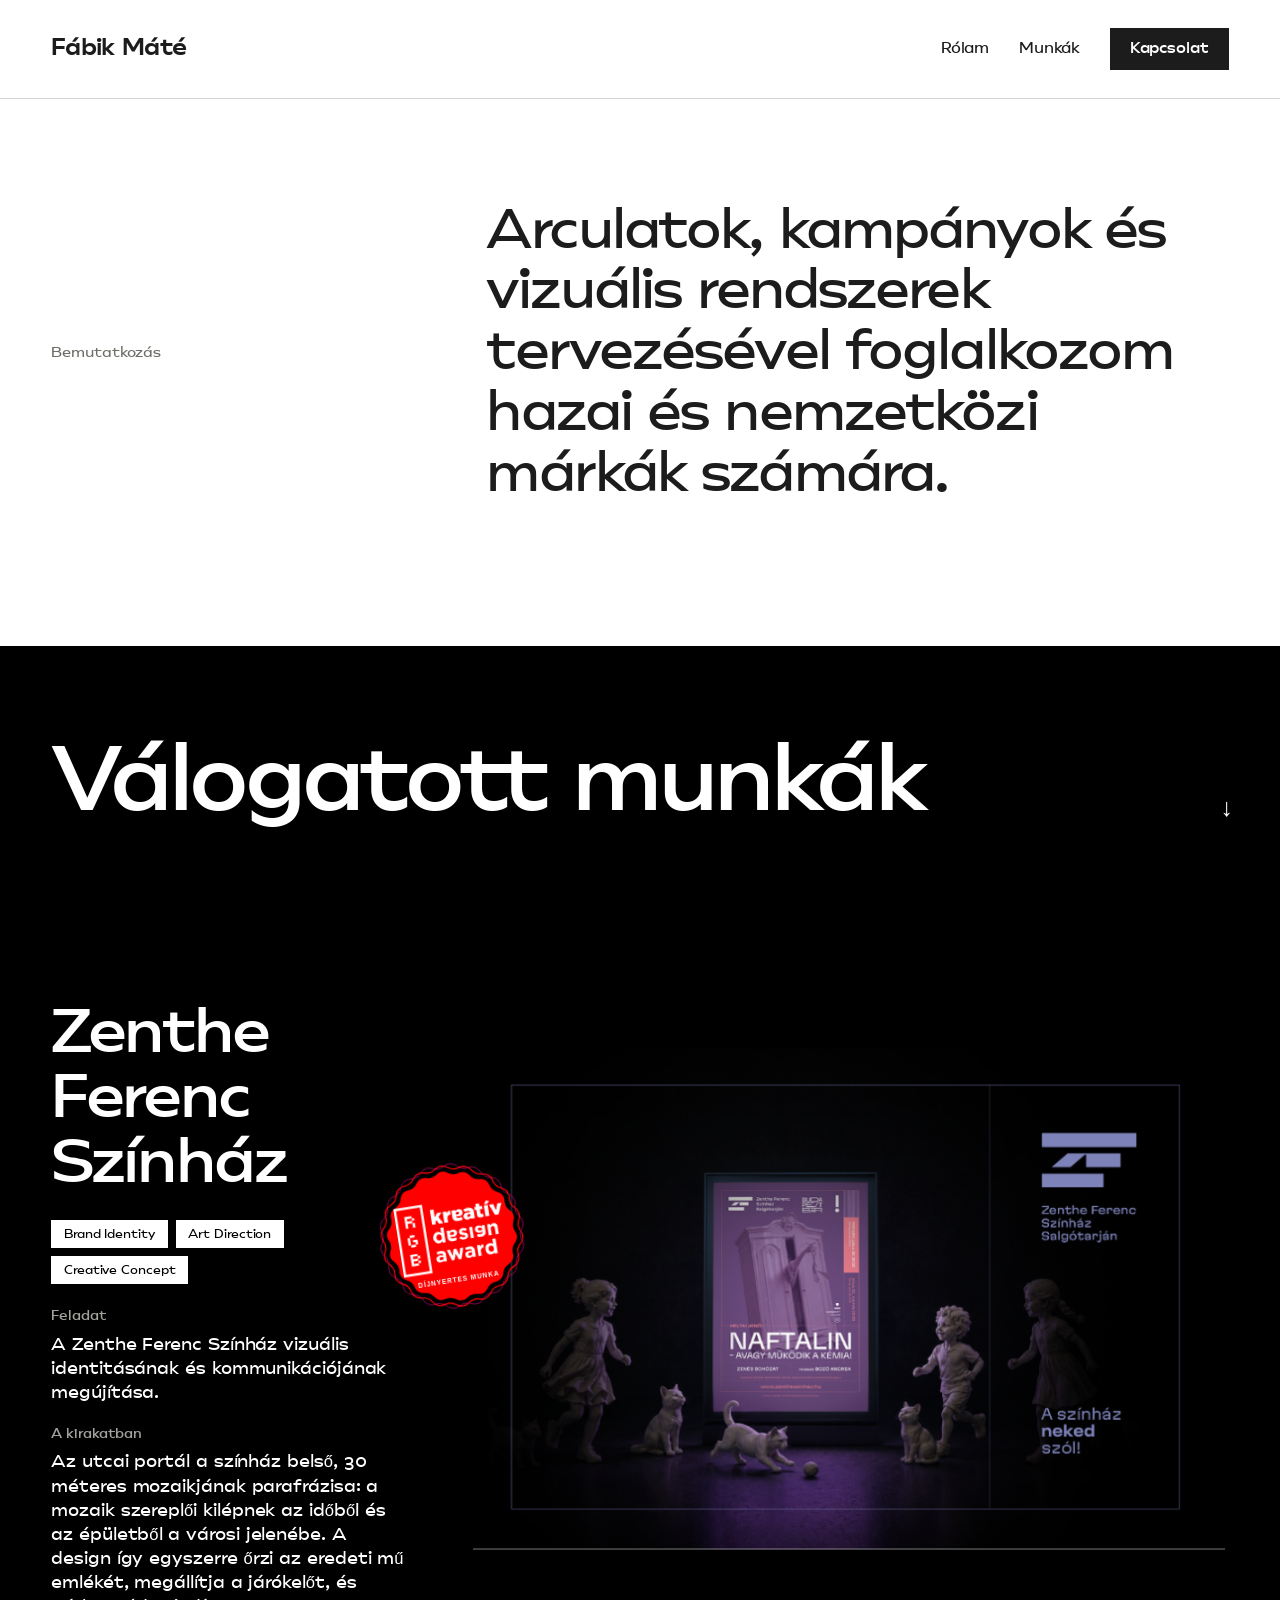
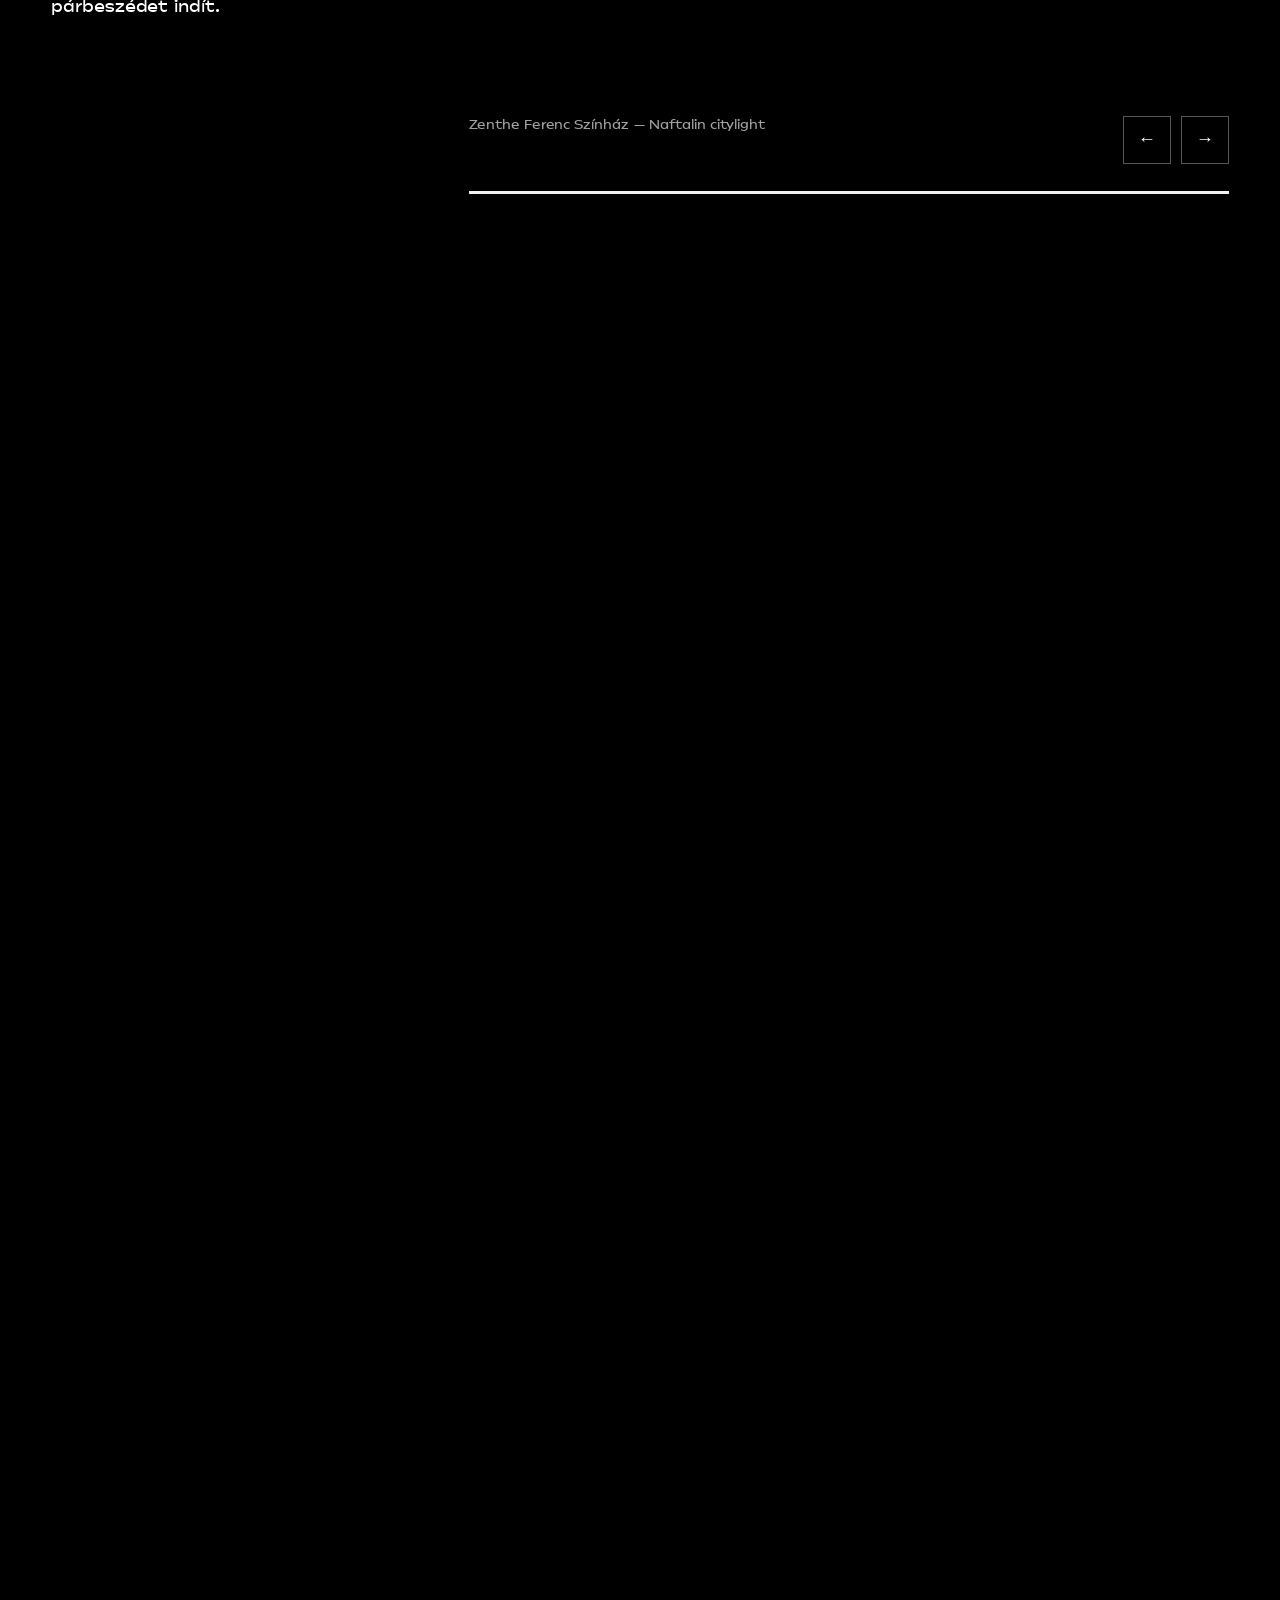
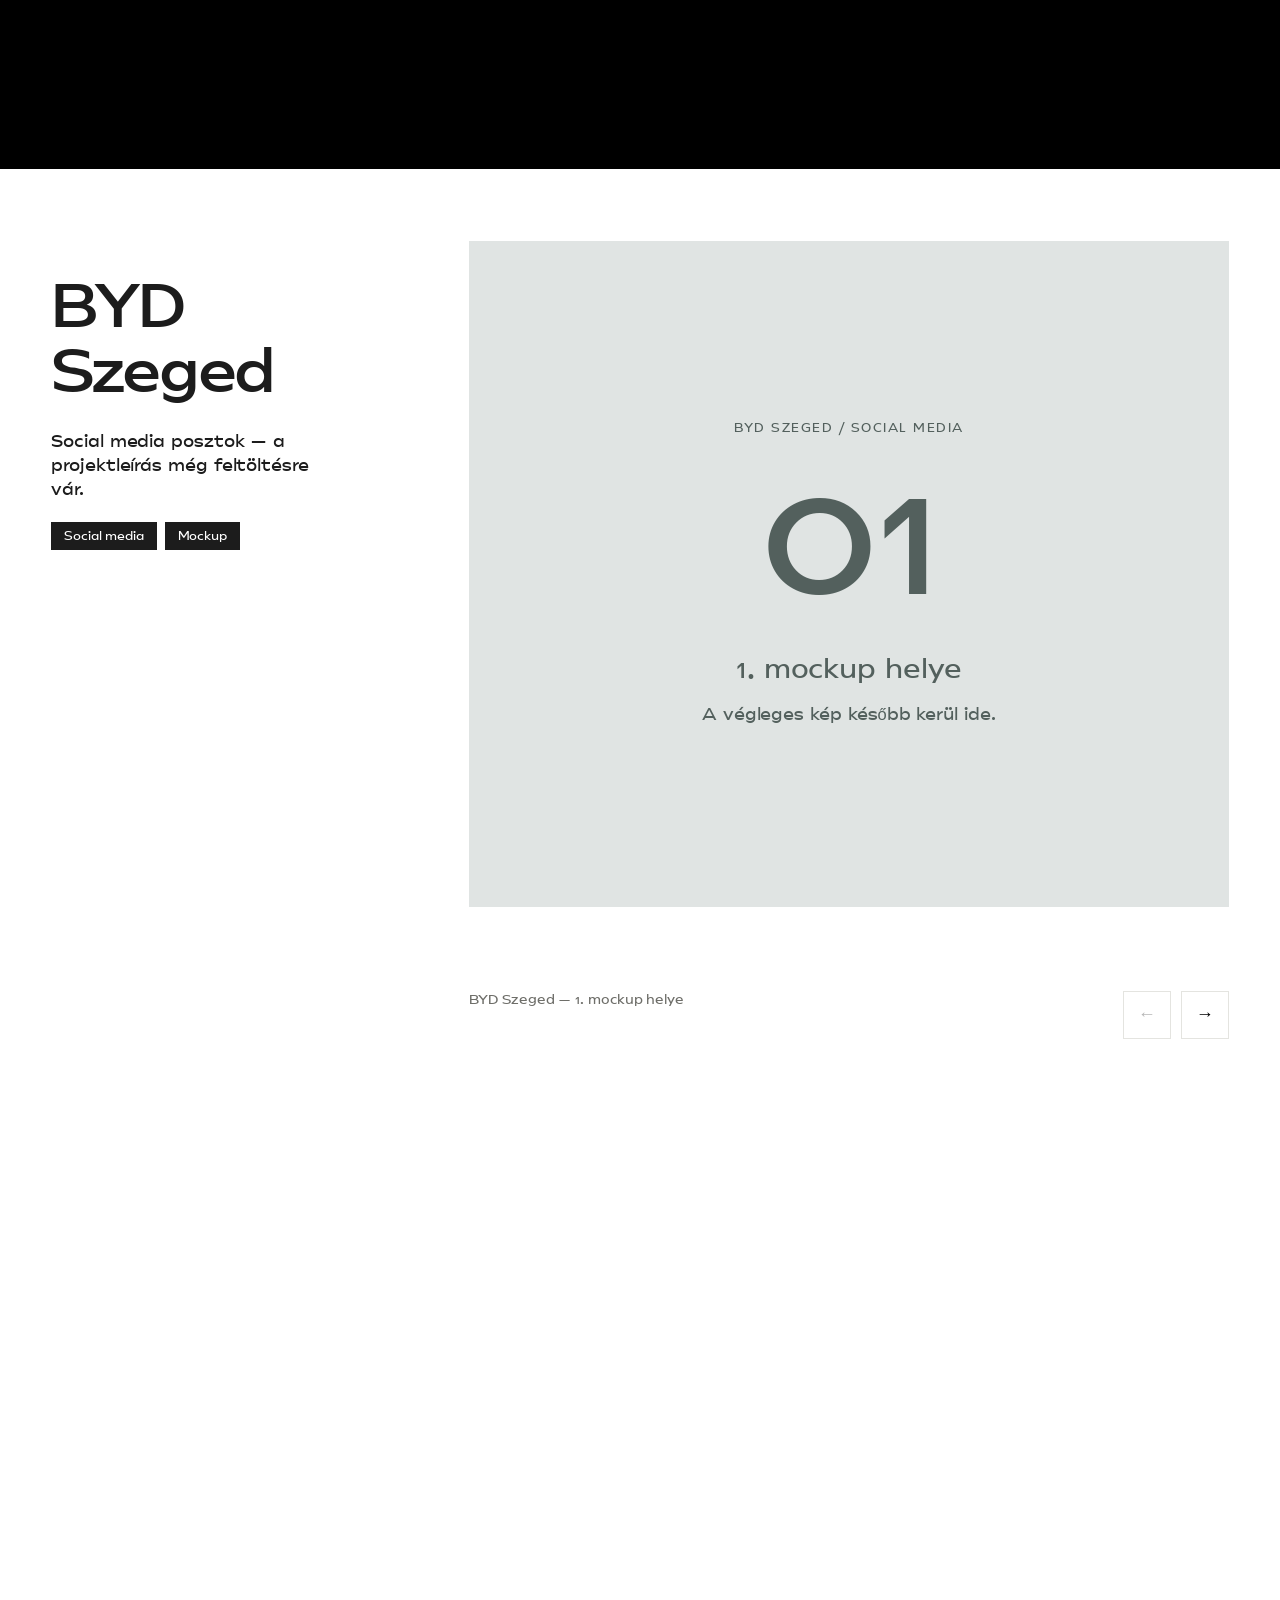
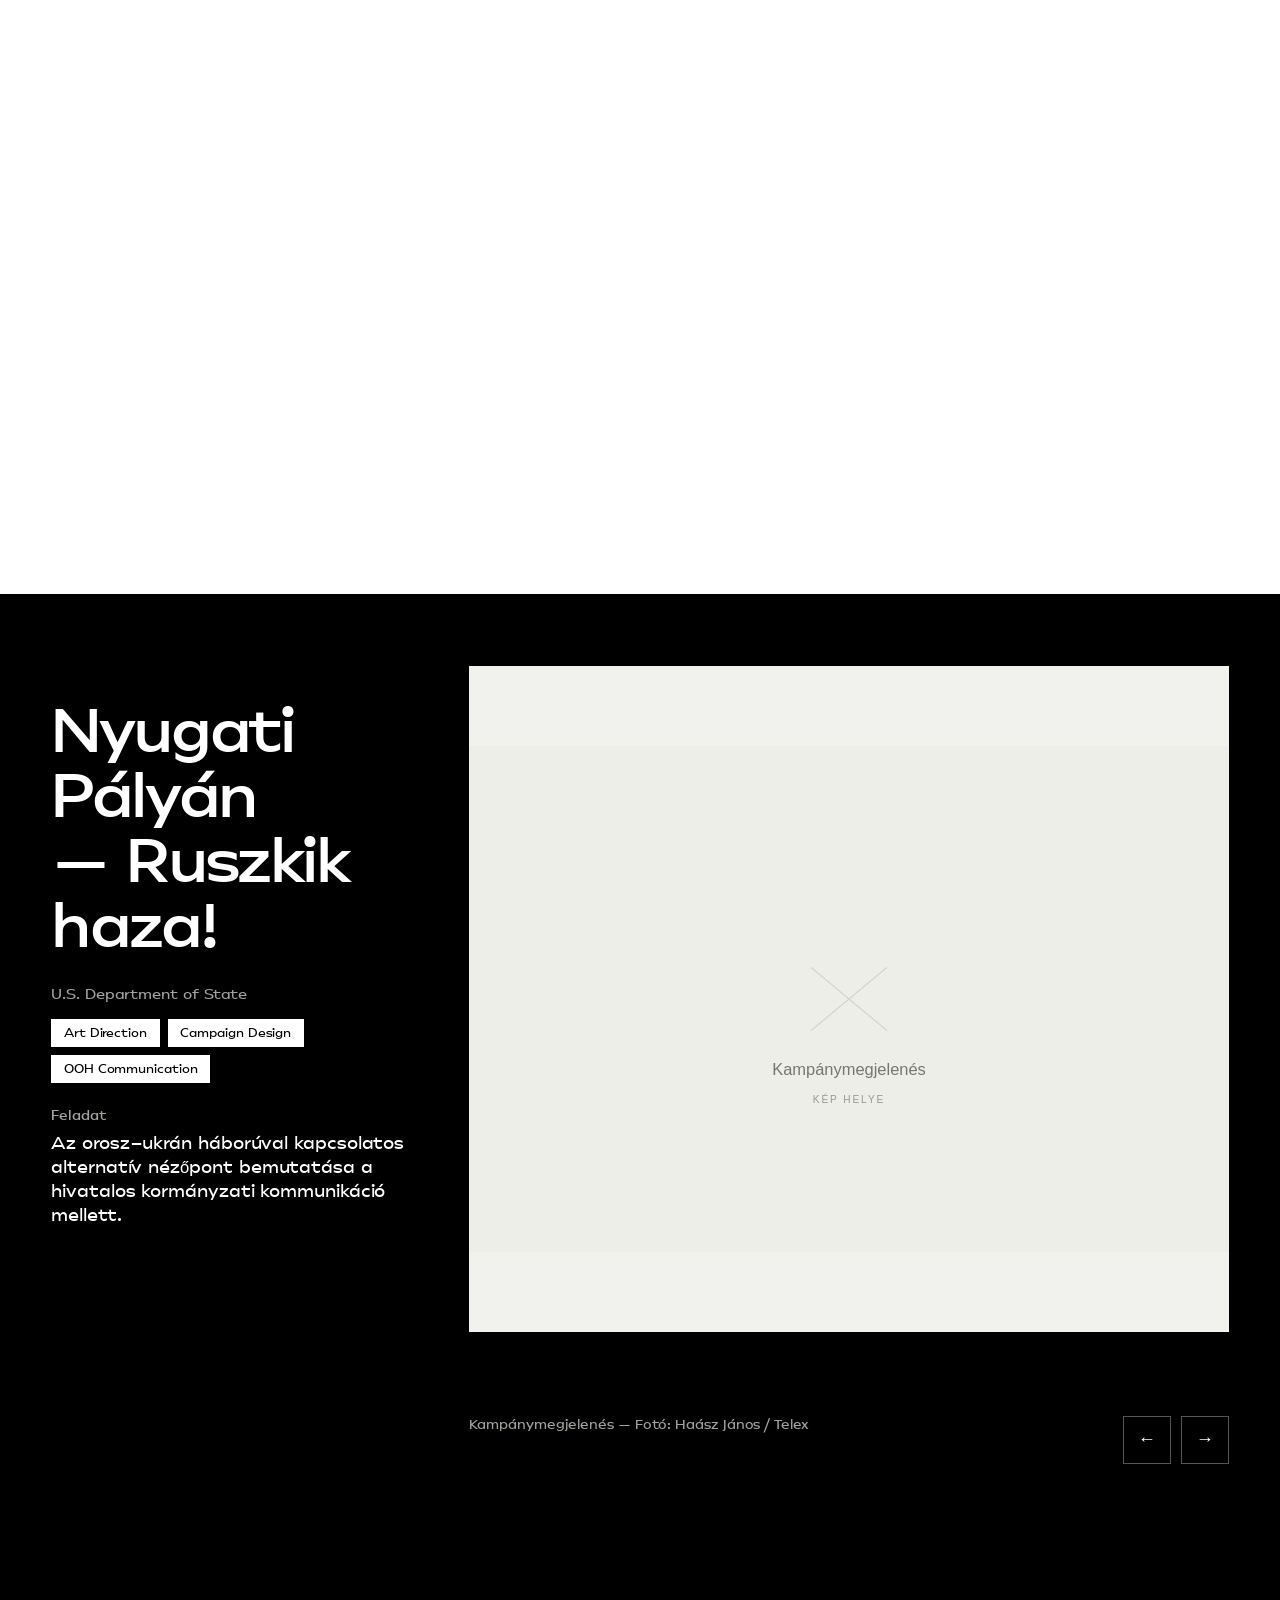
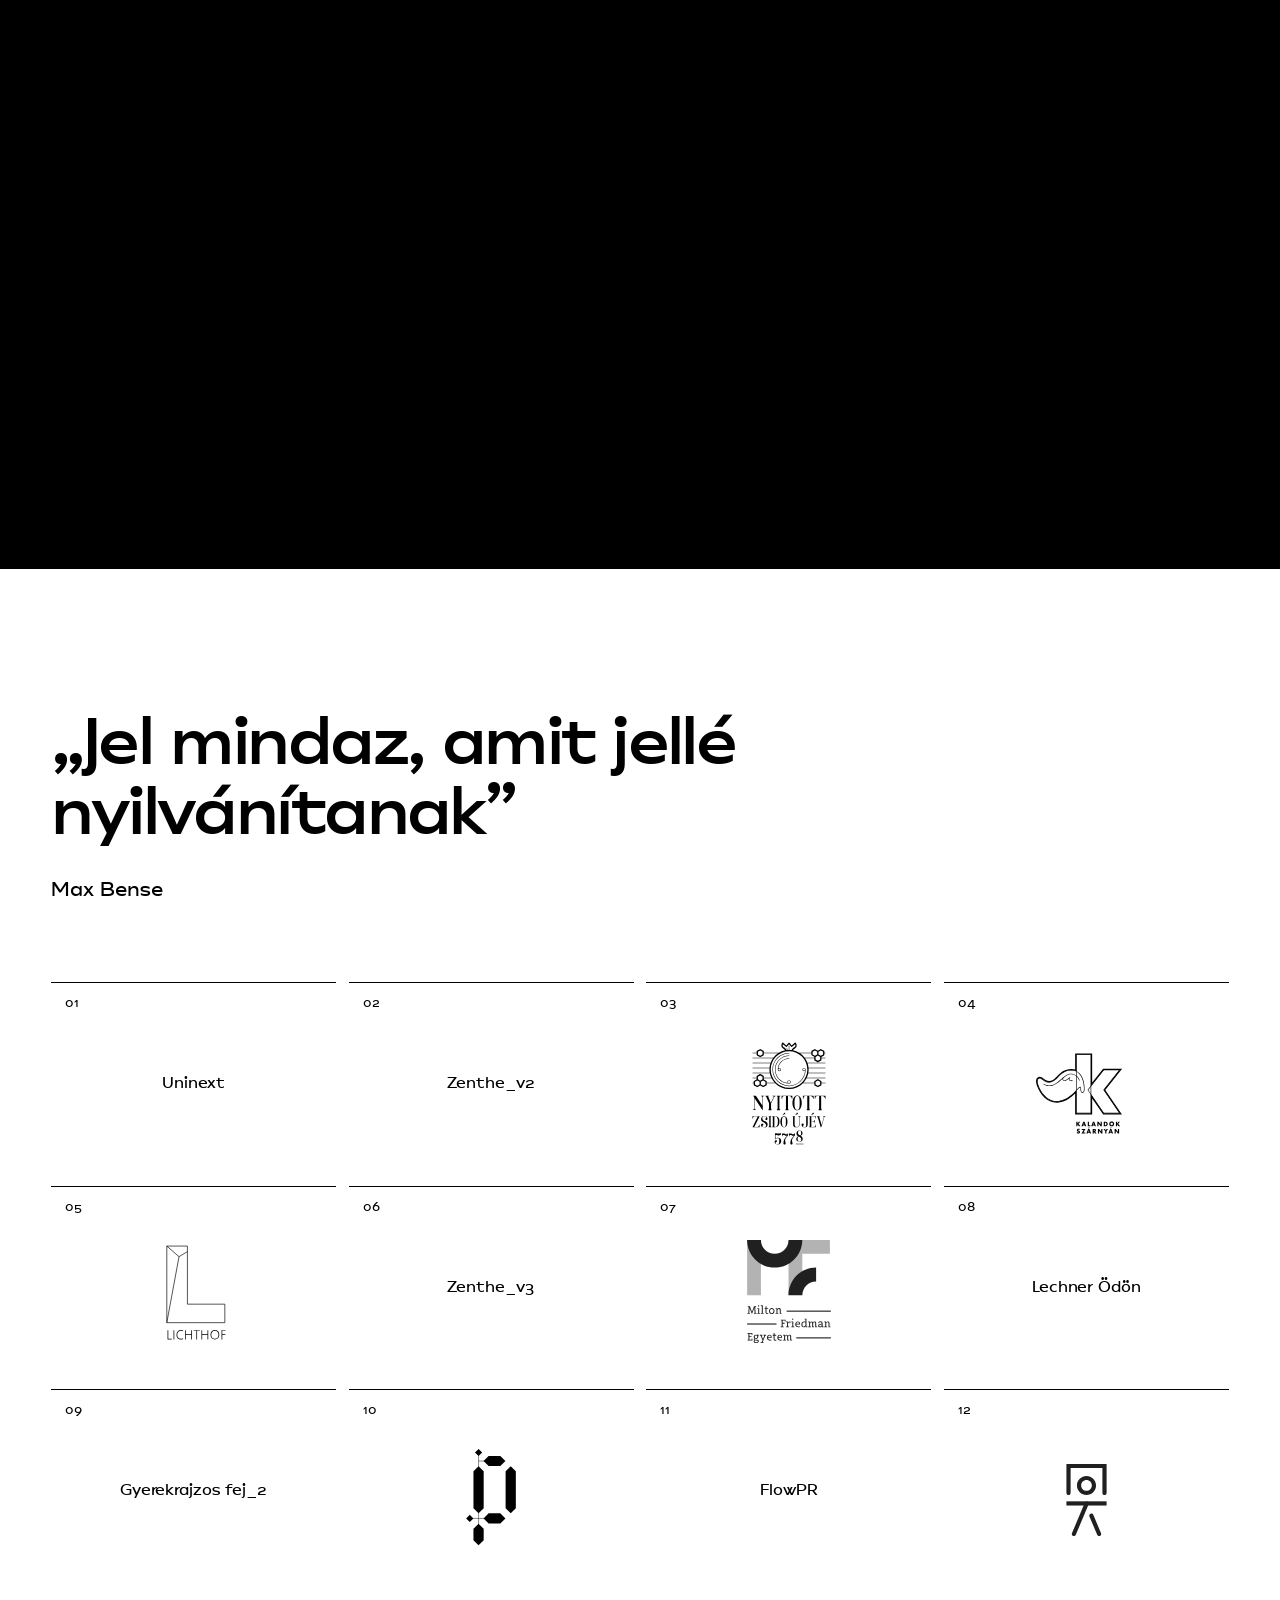
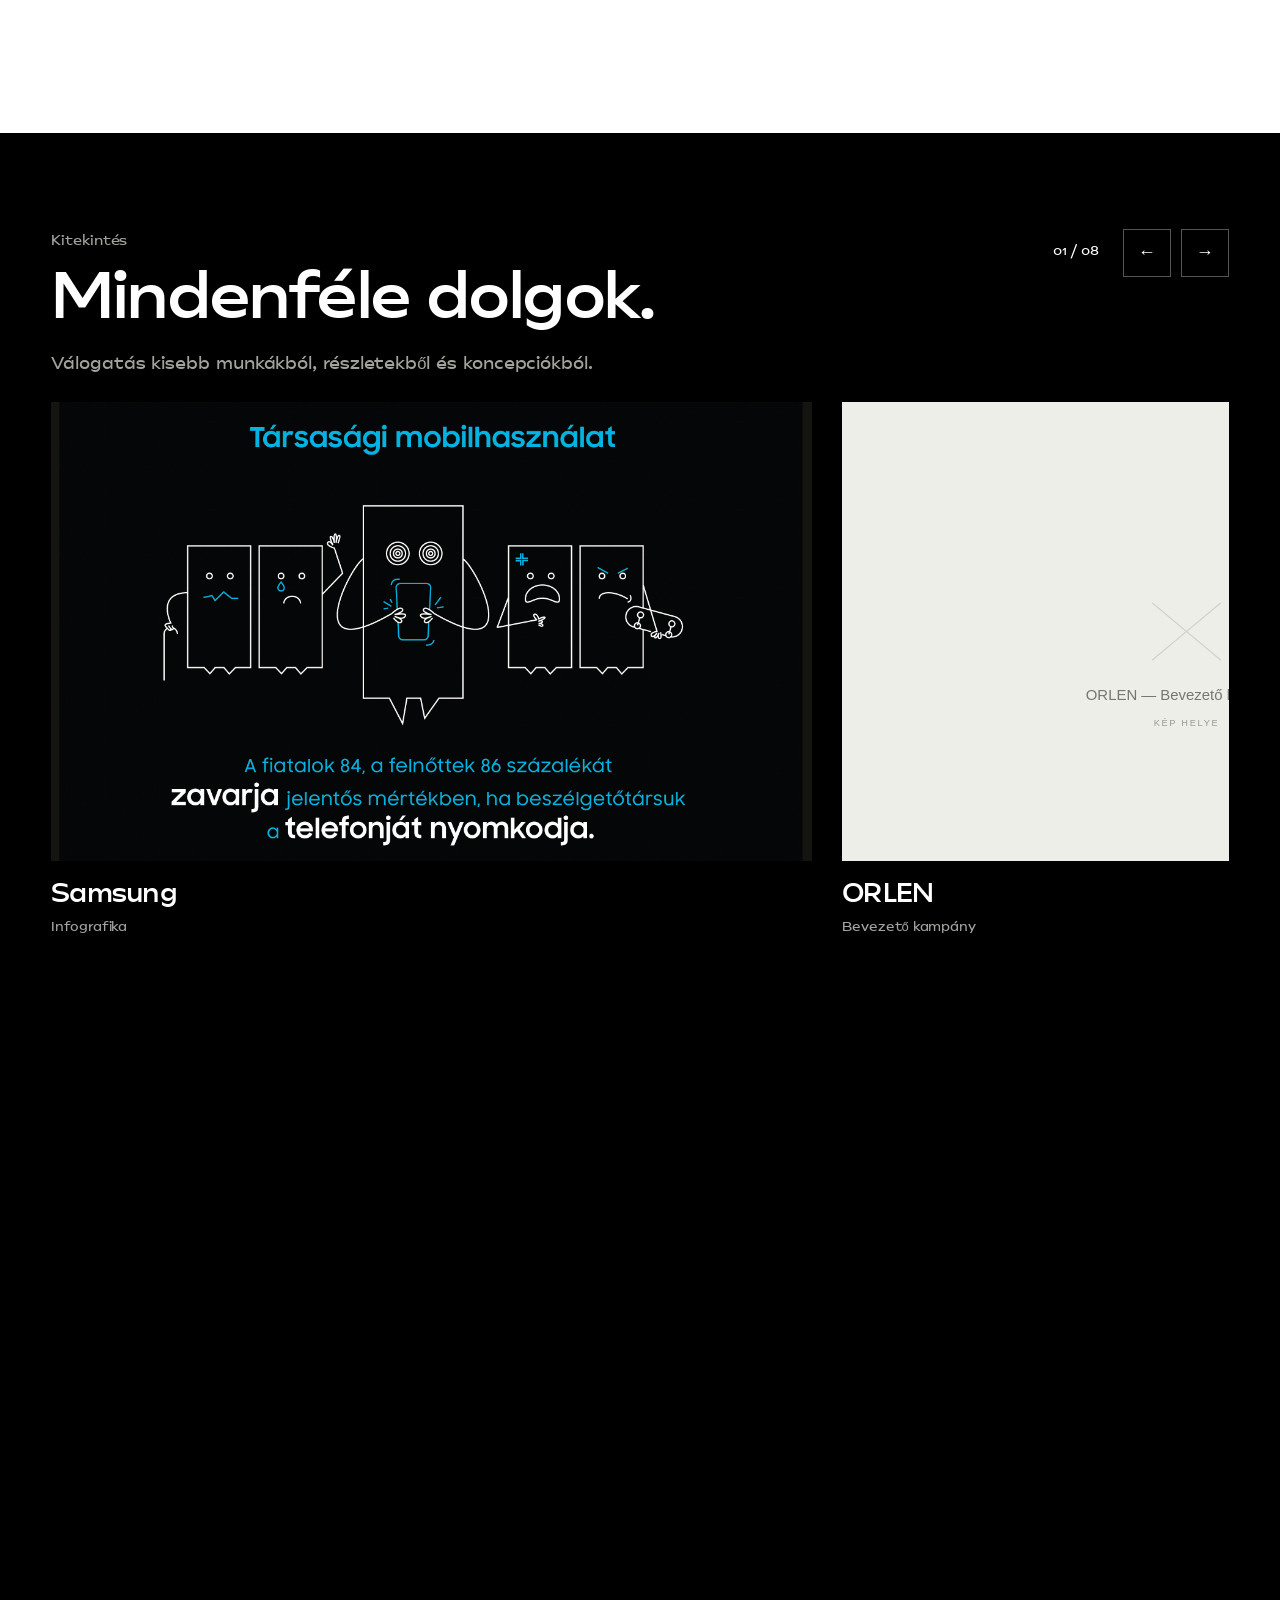
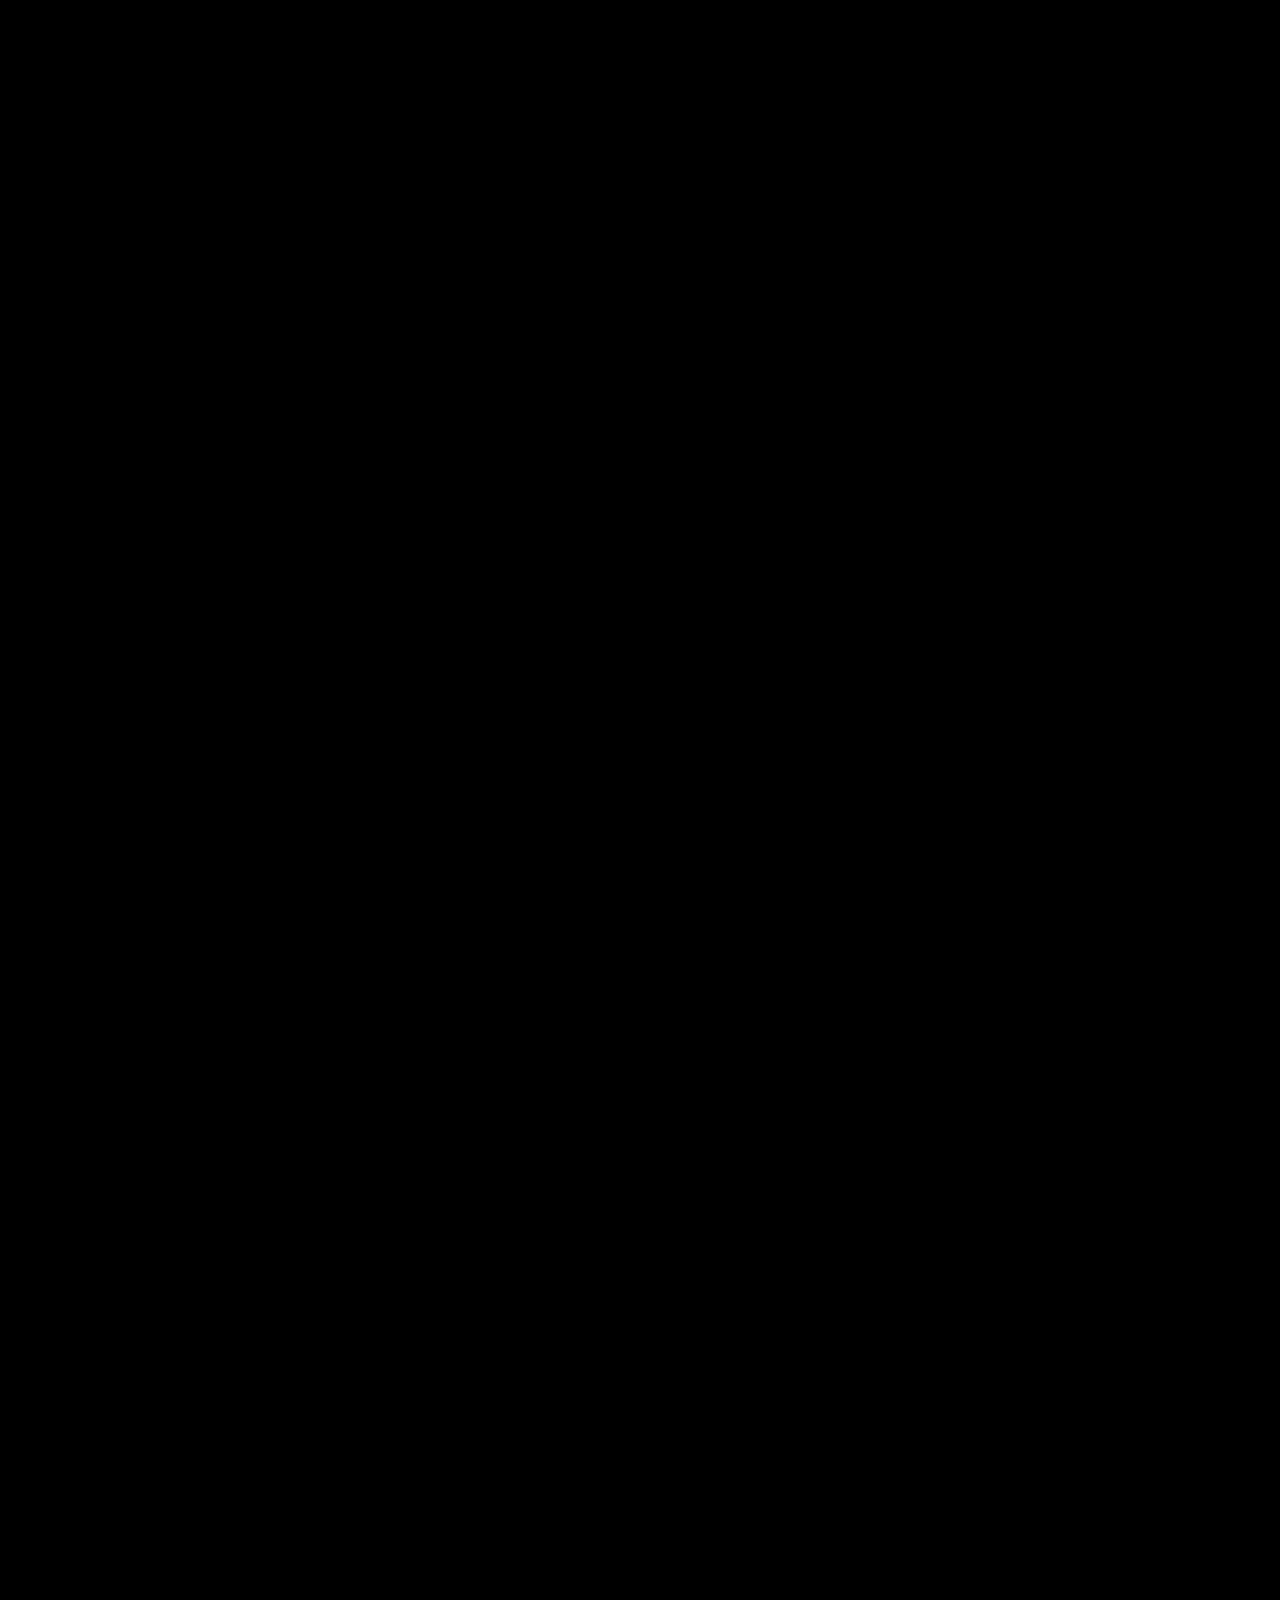
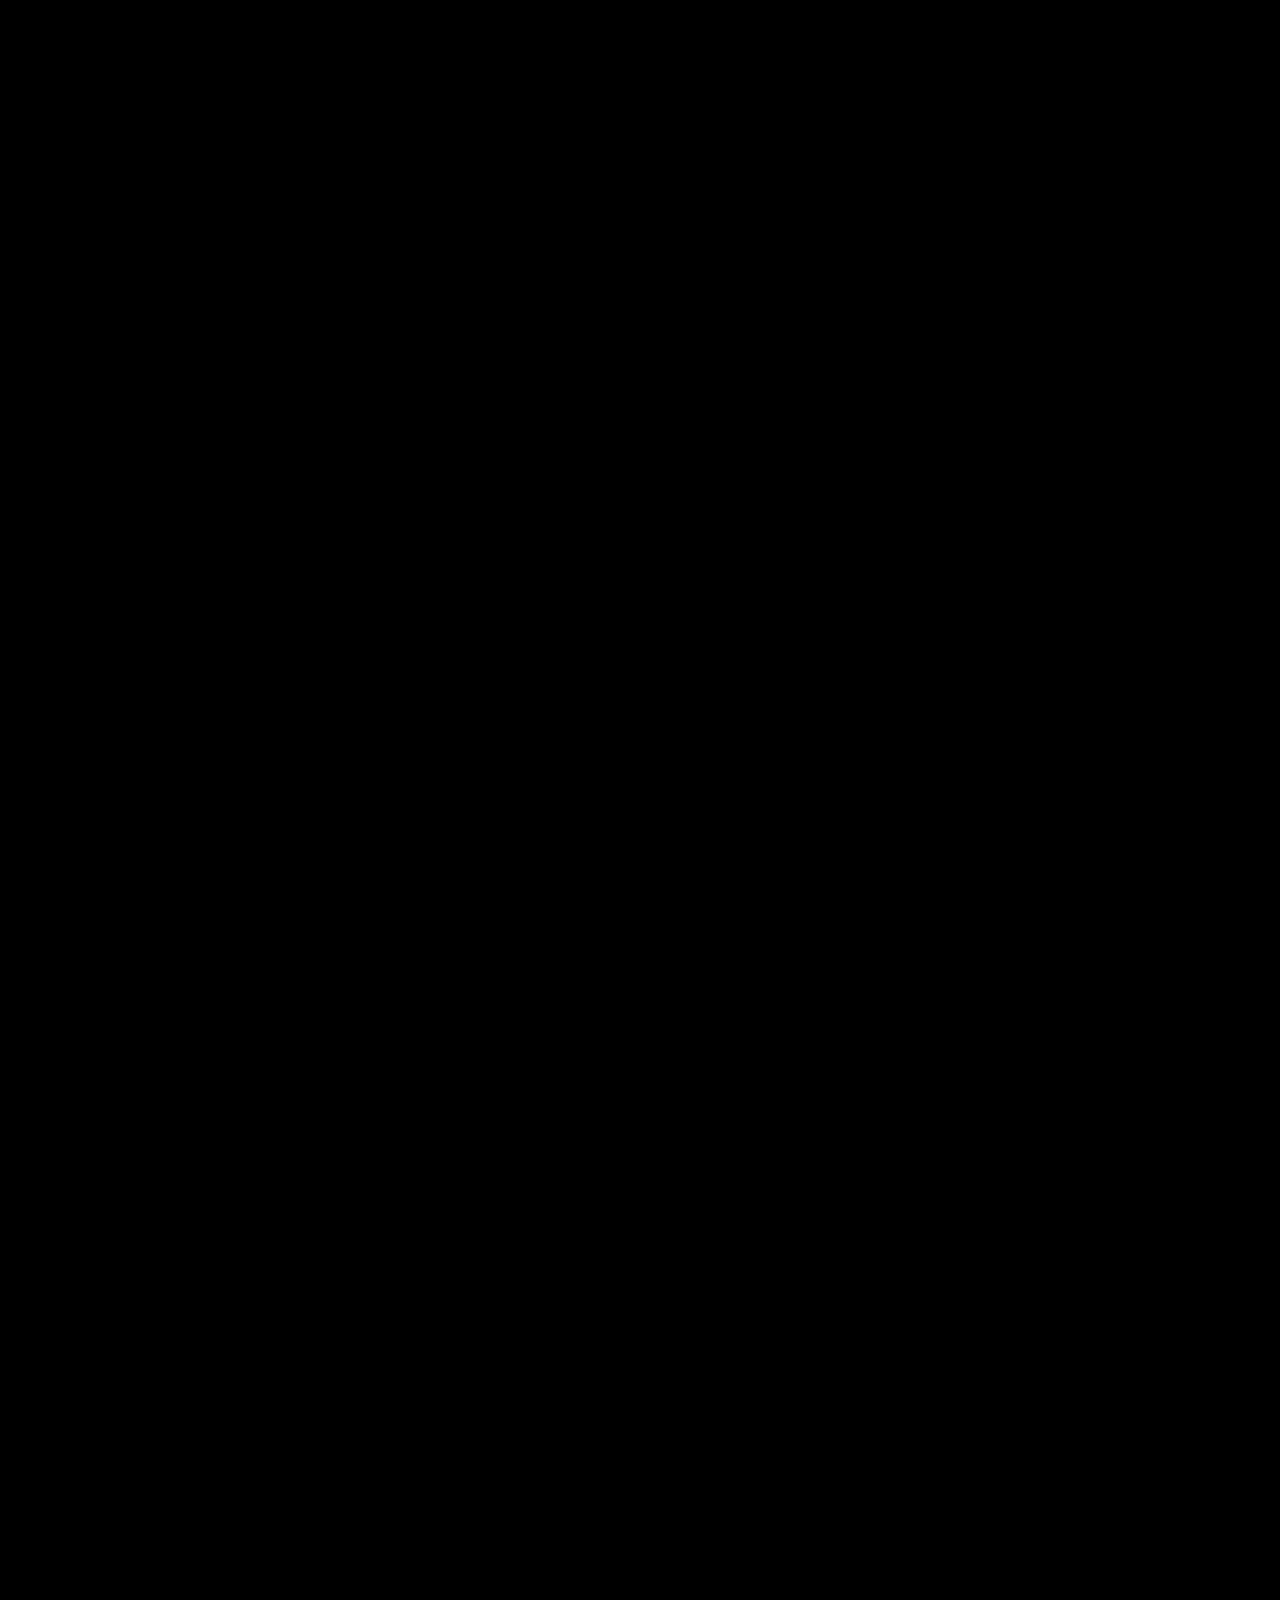
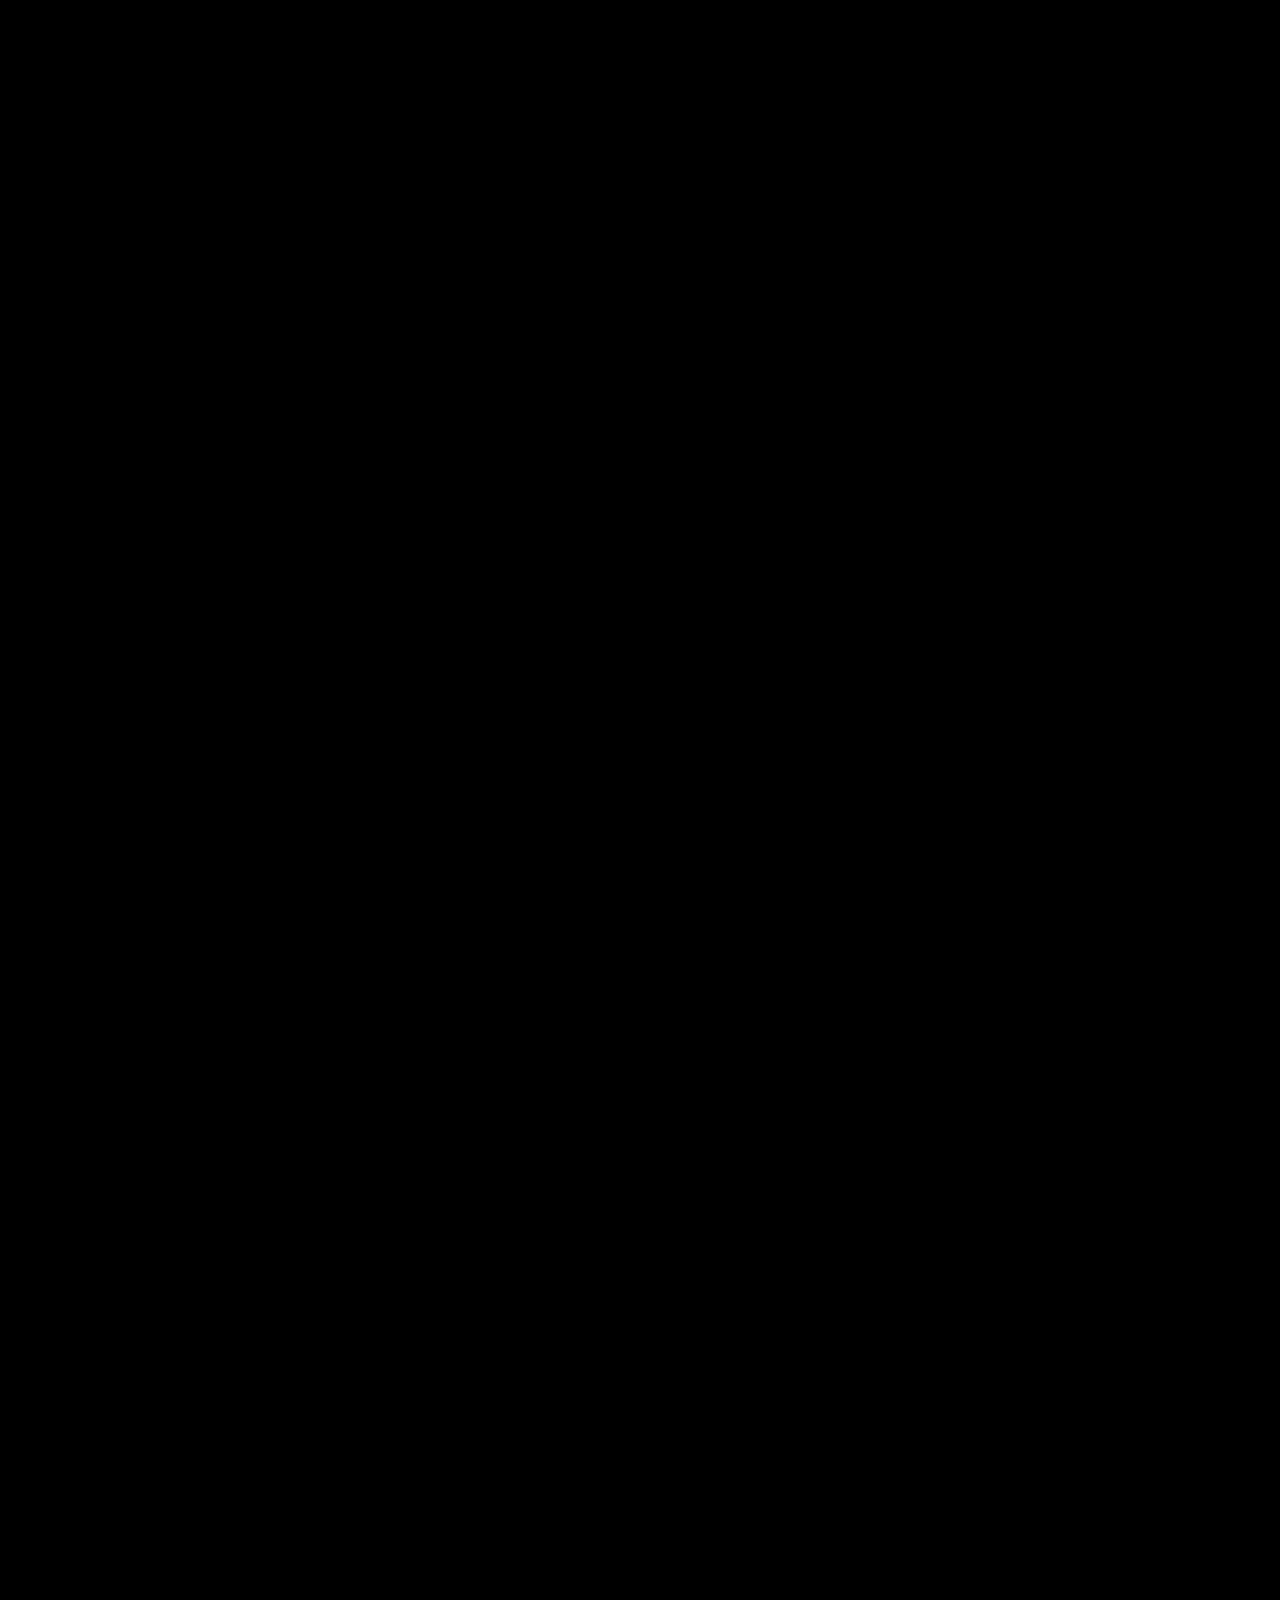
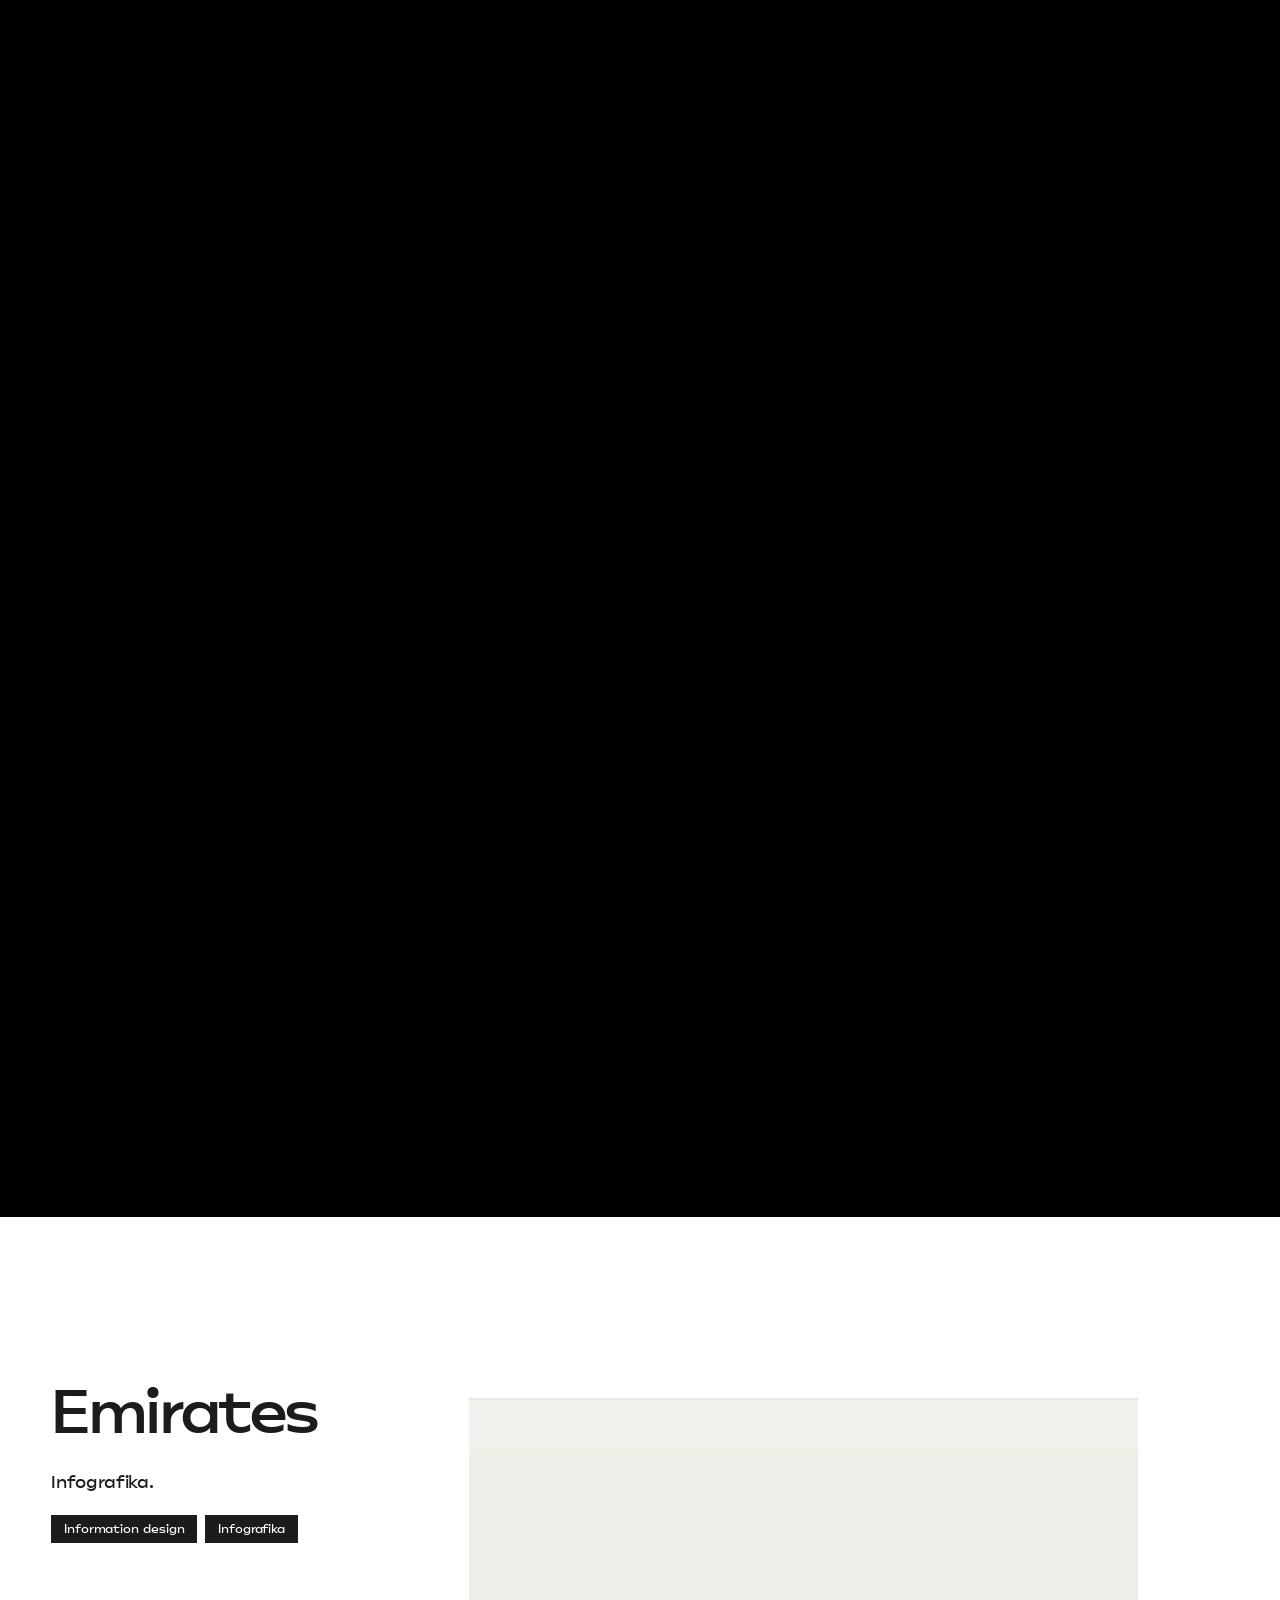
==== public/index.html @ b6dcae7c "Prepare v60 portfolio for Vercel hosting" ====
<!doctype html><html lang="hu" class="no-js"><head><meta charset="utf-8"><meta name="viewport" content="width=device-width, initial-scale=1"><title>Fábik Máté — Art director portfólió</title>











<link rel="stylesheet" href="styles.css"><meta name="robots" content="noindex,nofollow"></head><body><header class="nav wrap"><a href="#top" class="name">Fábik Máté</a><nav class="nav-links" aria-label="Fő navigáció"><a href="#intro"><span class="roll"><span data-t="Rólam">Rólam</span></span></a><a href="#work"><span class="roll"><span data-t="Munkák">Munkák</span></span></a><a class="nav-cta" href="#contact"><span class="roll"><span data-t="Kapcsolat">Kapcsolat</span></span></a></nav></header><main id="top"><div class="wrap"><section class="intro" id="intro"><span class="eyebrow">Bemutatkozás</span><div><p>Arculatok, kampányok és vizuális rendszerek tervezésével foglalkozom hazai és nemzetközi márkák számára.</p></div></section><div class="themed dark"><h2 class="work-title" id="work">Válogatott munkák <span>↓</span></h2><section class="project stacked-project" id="project-1" style="--steps:4" aria-labelledby="title-1"><div class="project-stage"><div class="project-info"><h2 id="title-1">Zenthe Ferenc<br>Színház</h2><div class="tags"><span>Brand Identity</span><span>Art Direction</span><span>Creative Concept</span></div><div class="project-story"><div class="story-page" data-story="0"><h3>Feladat</h3><p>A Zenthe Ferenc Színház vizuális identitásának és kommunikációjának megújítása.</p><h3>A kirakatban</h3><p>Az utcai portál a színház belső, 30 méteres mozaikjának parafrázisa: a mozaik szereplői kilépnek az időből és az épületből a városi jelenébe. A design így egyszerre őrzi az eredeti mű emlékét, megállítja a járókelőt, és párbeszédet indít.</p></div><div class="story-page" data-story="1"><h3>Szlogen</h3><p>A saját ötletből született „A színház … szól!” kreatív platform rugalmasan bővíthető, és többféle kommunikációs üzenetre is könnyen adaptálható. Egységes keretet ad az évad és az egyes előadások kommunikációjának, miközben a színházat sokféle nézői élmény közös otthonaként pozícionálja.</p></div><div class="story-page" data-story="2"><h3>A rendszer</h3><p>A keretezés és a tipográfia stabil rendet eredményez, miközben a 3D-s, szoborszerű képi elemek fejezik ki az előadások drámáját, humorát, érzékiségét.</p><h3>Logó</h3><p>A logó a névadó monogramját a város brutalista hagyományaiból építkező jellé sűríti.</p></div><div class="story-page" data-story="3"><h3>Megvalósítás</h3><p>Logótervezés, arculati rendszer, évadkommunikáció, kiadványok, plakátok és nagy méretű megjelenések.</p><h3>Eredmény</h3><p>Következetes, több felületen is működő márkarendszer és kommunikációs platform.</p></div></div></div><div class="zenthe-award"><svg xmlns="http://www.w3.org/2000/svg" viewBox="0 0 240 240" role="img" aria-labelledby="award-title"><title id="award-title">RGB RED — kreatív.hu — Díjnyertes munka</title>

<image class="badge-inner" x="-10" y="-10" width="260" height="260" href="assets/eebf6dcefcfb0331.svg"/><image class="badge-outer" x="-10" y="-10" width="260" height="260" href="assets/8e0b26b0750b0427.svg"/>
<image x="37" y="65" width="166" height="107" preserveAspectRatio="xMidYMid meet" href="assets/19cd7f42b6163da1.webp"/><text x="120" y="191" fill="#fff" text-anchor="middle" font-family="Arial,Helvetica,sans-serif" font-size="10" font-weight="700" letter-spacing="1.5">DÍJNYERTES MUNKA</text></svg></div><div class="image-area"><div class="image-stack"><figure class="project-image" data-caption="Zenthe Ferenc Színház — Naftalin citylight"><div class="zenthe-sheet" style="background:#000"><img src="assets/1261232fd916cf80.png" alt="Zenthe Ferenc Színház — Naftalin citylight plakát" loading="lazy" decoding="async"></div></figure><figure class="project-image" data-caption="Az arculati rendszer alkalmazása — 01"><div class="zenthe-sheet"><img src="data:image/svg+xml,%3Csvg%20xmlns%3D%22http%3A%2F%2Fwww.w3.org%2F2000%2Fsvg%22%20width%3D%221200%22%20height%3D%22800%22%20viewBox%3D%220%200%201200%20800%22%3E%3Crect%20width%3D%221200%22%20height%3D%22800%22%20fill%3D%22%23eeeee9%22%2F%3E%3Cpath%20d%3D%22M540%20350L660%20450M660%20350L540%20450%22%20stroke%3D%22%23d2d2ca%22%20stroke-width%3D%222%22%2F%3E%3Ctext%20x%3D%22600%22%20y%3D%22520%22%20text-anchor%3D%22middle%22%20font-family%3D%22Arial%2Csans-serif%22%20font-size%3D%2226%22%20fill%3D%22%2377776f%22%3EAz%20arculati%20rendszer%20alkalmaz%C3%A1sa%20%E2%80%94%2001%3C%2Ftext%3E%3Ctext%20x%3D%22600%22%20y%3D%22565%22%20text-anchor%3D%22middle%22%20font-family%3D%22Arial%2Csans-serif%22%20font-size%3D%2216%22%20letter-spacing%3D%223%22%20fill%3D%22%2399998f%22%3EK%C3%89P%20HELYE%3C%2Ftext%3E%3C%2Fsvg%3E" alt="Placeholder — Az arculati rendszer alkalmazása — 01" loading="lazy" decoding="async"></div></figure><figure class="project-image" data-caption="Az arculati rendszer alkalmazása — 02"><div class="zenthe-sheet"><img src="data:image/svg+xml,%3Csvg%20xmlns%3D%22http%3A%2F%2Fwww.w3.org%2F2000%2Fsvg%22%20width%3D%221200%22%20height%3D%22800%22%20viewBox%3D%220%200%201200%20800%22%3E%3Crect%20width%3D%221200%22%20height%3D%22800%22%20fill%3D%22%23eeeee9%22%2F%3E%3Cpath%20d%3D%22M540%20350L660%20450M660%20350L540%20450%22%20stroke%3D%22%23d2d2ca%22%20stroke-width%3D%222%22%2F%3E%3Ctext%20x%3D%22600%22%20y%3D%22520%22%20text-anchor%3D%22middle%22%20font-family%3D%22Arial%2Csans-serif%22%20font-size%3D%2226%22%20fill%3D%22%2377776f%22%3EAz%20arculati%20rendszer%20alkalmaz%C3%A1sa%20%E2%80%94%2002%3C%2Ftext%3E%3Ctext%20x%3D%22600%22%20y%3D%22565%22%20text-anchor%3D%22middle%22%20font-family%3D%22Arial%2Csans-serif%22%20font-size%3D%2216%22%20letter-spacing%3D%223%22%20fill%3D%22%2399998f%22%3EK%C3%89P%20HELYE%3C%2Ftext%3E%3C%2Fsvg%3E" alt="Placeholder — Az arculati rendszer alkalmazása — 02" loading="lazy" decoding="async"></div></figure><figure class="project-image" data-caption="Az arculati rendszer alkalmazása — 03"><div class="zenthe-sheet"><img src="data:image/svg+xml,%3Csvg%20xmlns%3D%22http%3A%2F%2Fwww.w3.org%2F2000%2Fsvg%22%20width%3D%221200%22%20height%3D%22800%22%20viewBox%3D%220%200%201200%20800%22%3E%3Crect%20width%3D%221200%22%20height%3D%22800%22%20fill%3D%22%23eeeee9%22%2F%3E%3Cpath%20d%3D%22M540%20350L660%20450M660%20350L540%20450%22%20stroke%3D%22%23d2d2ca%22%20stroke-width%3D%222%22%2F%3E%3Ctext%20x%3D%22600%22%20y%3D%22520%22%20text-anchor%3D%22middle%22%20font-family%3D%22Arial%2Csans-serif%22%20font-size%3D%2226%22%20fill%3D%22%2377776f%22%3EAz%20arculati%20rendszer%20alkalmaz%C3%A1sa%20%E2%80%94%2003%3C%2Ftext%3E%3Ctext%20x%3D%22600%22%20y%3D%22565%22%20text-anchor%3D%22middle%22%20font-family%3D%22Arial%2Csans-serif%22%20font-size%3D%2216%22%20letter-spacing%3D%223%22%20fill%3D%22%2399998f%22%3EK%C3%89P%20HELYE%3C%2Ftext%3E%3C%2Fsvg%3E" alt="Placeholder — Az arculati rendszer alkalmazása — 03" loading="lazy" decoding="async"></div></figure></div><div class="image-caption"><span class="caption-text">Zenthe Ferenc Színház — Naftalin citylight</span><div class="image-controls"><button type="button" class="prev" aria-label="Előző projektkép">←</button><button type="button" class="next" aria-label="Következő projektkép">→</button></div></div></div></div></section></div><section class="project stacked-project" id="project-2" style="--steps:3" aria-labelledby="title-2"><div class="project-stage"><div class="project-info"><h2 id="title-2">BYD Szeged</h2><p class="project-description">Social media posztok — a projektleírás még feltöltésre vár.</p><div class="tags"><span>Social media</span><span>Mockup</span></div></div><div class="image-area"><div class="image-stack"><figure class="project-image" data-caption="BYD Szeged — 1. mockup helye"><div class="zenthe-sheet"><div class="pending-image"><span>BYD SZEGED / SOCIAL MEDIA</span><strong>01</strong><p>1. mockup helye</p><small>A végleges kép később kerül ide.</small></div></div></figure><figure class="project-image" data-caption="BYD Szeged — 2. mockup helye"><div class="zenthe-sheet"><div class="pending-image"><span>BYD SZEGED / SOCIAL MEDIA</span><strong>02</strong><p>2. mockup helye</p><small>A végleges kép később kerül ide.</small></div></div></figure><figure class="project-image" data-caption="BYD Szeged — 3. mockup helye"><div class="zenthe-sheet"><div class="pending-image"><span>BYD SZEGED / SOCIAL MEDIA</span><strong>03</strong><p>3. mockup helye</p><small>A végleges kép később kerül ide.</small></div></div></figure></div><div class="image-caption"><span class="caption-text">BYD Szeged — 1. mockup helye</span><div class="image-controls"><button type="button" class="prev" aria-label="Előző projektkép">←</button><button type="button" class="next" aria-label="Következő projektkép">→</button></div></div></div></div></section><section class="project stacked-project themed dark" id="project-3" style="--steps:2" aria-labelledby="title-3"><div class="project-stage"><div class="project-info"><h2 id="title-3">Nyugati Pályán<br>— Ruszkik haza!</h2><p class="project-client">U.S. Department of State</p><div class="tags"><span>Art Direction</span><span>Campaign Design</span><span>OOH Communication</span></div><div class="project-story"><div class="story-page" data-story="0"><h3>Feladat</h3><p>Az orosz–ukrán háborúval kapcsolatos alternatív nézőpont bemutatása a hivatalos kormányzati kommunikáció mellett.</p></div><div class="story-page" data-story="1"><h3>Megvalósítás</h3><p>Billboard és citylight kampányok vizuális tervezése, social media megjelenések adaptálása és kreatív kivitelezése.</p><h3>Eredmény</h3><p>A kampány országos médiafigyelmet kapott, több vezető hírportál foglalkozott vele, és a közéleti diskurzus részévé vált.</p></div></div></div><div class="image-area"><div class="image-stack"><figure class="project-image" data-caption="Kampánymegjelenés — Fotó: Haász János / Telex"><div class="zenthe-sheet"><img src="data:image/svg+xml,%3Csvg%20xmlns%3D%22http%3A%2F%2Fwww.w3.org%2F2000%2Fsvg%22%20width%3D%221200%22%20height%3D%22800%22%20viewBox%3D%220%200%201200%20800%22%3E%3Crect%20width%3D%221200%22%20height%3D%22800%22%20fill%3D%22%23eeeee9%22%2F%3E%3Cpath%20d%3D%22M540%20350L660%20450M660%20350L540%20450%22%20stroke%3D%22%23d2d2ca%22%20stroke-width%3D%222%22%2F%3E%3Ctext%20x%3D%22600%22%20y%3D%22520%22%20text-anchor%3D%22middle%22%20font-family%3D%22Arial%2Csans-serif%22%20font-size%3D%2226%22%20fill%3D%22%2377776f%22%3EKamp%C3%A1nymegjelen%C3%A9s%3C%2Ftext%3E%3Ctext%20x%3D%22600%22%20y%3D%22565%22%20text-anchor%3D%22middle%22%20font-family%3D%22Arial%2Csans-serif%22%20font-size%3D%2216%22%20letter-spacing%3D%223%22%20fill%3D%22%2399998f%22%3EK%C3%89P%20HELYE%3C%2Ftext%3E%3C%2Fsvg%3E" alt="Placeholder — Kampánymegjelenés — Fotó: Haász János / Telex" loading="lazy" decoding="async"></div></figure><figure class="project-image" data-caption="Kampánymegjelenés — Fotó: Haász János / Telex"><div class="zenthe-sheet"><img src="data:image/svg+xml,%3Csvg%20xmlns%3D%22http%3A%2F%2Fwww.w3.org%2F2000%2Fsvg%22%20width%3D%221200%22%20height%3D%22800%22%20viewBox%3D%220%200%201200%20800%22%3E%3Crect%20width%3D%221200%22%20height%3D%22800%22%20fill%3D%22%23eeeee9%22%2F%3E%3Cpath%20d%3D%22M540%20350L660%20450M660%20350L540%20450%22%20stroke%3D%22%23d2d2ca%22%20stroke-width%3D%222%22%2F%3E%3Ctext%20x%3D%22600%22%20y%3D%22520%22%20text-anchor%3D%22middle%22%20font-family%3D%22Arial%2Csans-serif%22%20font-size%3D%2226%22%20fill%3D%22%2377776f%22%3EKamp%C3%A1nymegjelen%C3%A9s%3C%2Ftext%3E%3Ctext%20x%3D%22600%22%20y%3D%22565%22%20text-anchor%3D%22middle%22%20font-family%3D%22Arial%2Csans-serif%22%20font-size%3D%2216%22%20letter-spacing%3D%223%22%20fill%3D%22%2399998f%22%3EK%C3%89P%20HELYE%3C%2Ftext%3E%3C%2Fsvg%3E" alt="Placeholder — Kampánymegjelenés — Fotó: Haász János / Telex" loading="lazy" decoding="async"></div></figure></div><div class="image-caption"><span class="caption-text">Kampánymegjelenés — Fotó: Haász János / Telex</span><div class="image-controls"><button type="button" class="prev" aria-label="Előző projektkép">←</button><button type="button" class="next" aria-label="Következő projektkép">→</button></div></div></div></div></section><section class="clients themed" id="clients"><div class="clients-head clients-quote"><div><h2>„Jel mindaz, amit jellé nyilvánítanak”</h2><p class="quote-author">Max Bense</p></div></div><div class="logo-grid"><div class="logo-slot"><small>01</small><div class="logo-reveal"><span>Uninext</span></div></div><div class="logo-slot"><small>02</small><div class="logo-reveal"><span>Zenthe_v2</span></div></div><div class="logo-slot logo-loaded"><small>03</small><div class="logo-reveal"><img class="client-logo" src="assets/0f66ef749f1b070f.svg" alt="Nyitott zsidó újév" decoding="async"></div></div><div class="logo-slot logo-loaded"><small>04</small><div class="logo-reveal"><img class="client-logo" src="assets/0591ff07ad6c3bba.svg" alt="Kalandok szárnyán" decoding="async"></div></div><div class="logo-slot logo-loaded"><small>05</small><div class="logo-reveal"><img class="client-logo" src="assets/65beb220b16b7091.svg" alt="Lichthof" decoding="async"></div></div><div class="logo-slot"><small>06</small><div class="logo-reveal"><span>Zenthe_v3</span></div></div><div class="logo-slot logo-loaded logo-enlarged"><small>07</small><div class="logo-reveal"><img class="client-logo logo-grayscale" src="assets/baa1f4f78a40d2a9.svg" alt="Milton" decoding="async"></div></div><div class="logo-slot"><small>08</small><div class="logo-reveal"><span>Lechner Ödön</span></div></div><div class="logo-slot"><small>09</small><div class="logo-reveal"><span>Gyerekrajzos fej_2</span></div></div><div class="logo-slot logo-loaded"><small>10</small><div class="logo-reveal"><img class="client-logo" src="assets/bbe396ac470ff3cc.svg" alt="Privát Veszprém" decoding="async"></div></div><div class="logo-slot"><small>11</small><div class="logo-reveal"><span>FlowPR</span></div></div><div class="logo-slot logo-loaded"><small>12</small><div class="logo-reveal"><img class="client-logo logo-grayscale" src="assets/0f00538db229e761.svg" alt="Fotó" decoding="async"></div></div></div></section><section class="misc themed dark" id="misc"><div class="misc-pin"><div class="misc-heading"><div><span class="eyebrow">Kitekintés</span><h2>Mindenféle dolgok.</h2></div><div class="misc-controls"><span class="misc-count" aria-live="polite">01 / 08</span><button type="button" class="misc-prev" aria-label="Előző munka">←</button><button type="button" class="misc-next" aria-label="Következő munka">→</button></div></div><p class="misc-intro">Válogatás kisebb munkákból, részletekből és koncepciókból.</p><div class="misc-track" aria-label="Vegyes munkák lapozója"><article class="misc-card"><div class="misc-picture"><img src="assets/e54d77381b43a974.png" alt="Samsung — Társasági mobilhasználat infografika" loading="lazy" decoding="async" style="object-fit:contain;background:#080808"></div><div class="misc-caption"><h3>Samsung</h3><span>Infografika</span></div></article><article class="misc-card"><div class="misc-picture"><img src="data:image/svg+xml,%3Csvg%20xmlns%3D%22http%3A%2F%2Fwww.w3.org%2F2000%2Fsvg%22%20width%3D%221200%22%20height%3D%22800%22%20viewBox%3D%220%200%201200%20800%22%3E%3Crect%20width%3D%221200%22%20height%3D%22800%22%20fill%3D%22%23eeeee9%22%2F%3E%3Cpath%20d%3D%22M540%20350L660%20450M660%20350L540%20450%22%20stroke%3D%22%23d2d2ca%22%20stroke-width%3D%222%22%2F%3E%3Ctext%20x%3D%22600%22%20y%3D%22520%22%20text-anchor%3D%22middle%22%20font-family%3D%22Arial%2Csans-serif%22%20font-size%3D%2226%22%20fill%3D%22%2377776f%22%3EORLEN%20%E2%80%94%20Bevezet%C5%91%20kamp%C3%A1ny%3C%2Ftext%3E%3Ctext%20x%3D%22600%22%20y%3D%22565%22%20text-anchor%3D%22middle%22%20font-family%3D%22Arial%2Csans-serif%22%20font-size%3D%2216%22%20letter-spacing%3D%223%22%20fill%3D%22%2399998f%22%3EK%C3%89P%20HELYE%3C%2Ftext%3E%3C%2Fsvg%3E" alt="Placeholder — ORLEN — Bevezető kampány" loading="lazy"></div><div class="misc-caption"><h3>ORLEN</h3><span>Bevezető kampány</span></div></article><article class="misc-card"><div class="misc-picture"><img src="assets/1f40b9fd4a134662.png" alt="Dr. Gerard — közösségi média kreatív" loading="lazy" decoding="async"></div><div class="misc-caption"><h3>Dr. Gerard</h3><span>Közösségi média</span></div></article><article class="misc-card"><div class="misc-picture"><div class="misc-pending"><span>04 / VEGYES MUNKÁK</span><strong>Énjövőm</strong><p>Kép feltöltésére vár</p></div></div><div class="misc-caption"><h3>Énjövőm</h3><span>Kép feltöltésére vár</span></div></article><article class="misc-card"><div class="misc-picture"><div class="misc-pending"><span>05 / VEGYES MUNKÁK</span><strong>CIG figurák</strong><p>Képek feltöltésére vár</p></div></div><div class="misc-caption"><h3>CIG figurák</h3><span>Képek feltöltésére vár</span></div></article><article class="misc-card"><div class="misc-picture"><img src="assets/64701ca1a2964f7c.png" alt="ÓBKF — közösségi média kreatív" loading="lazy" decoding="async"></div><div class="misc-caption"><h3>ÓBKF</h3><span>Közösségi média</span></div></article><article class="misc-card"><div class="misc-picture"><div class="misc-pending"><span>07 / VEGYES MUNKÁK</span><strong>+1 — még nyitott</strong><p>Opcionális további munka</p></div></div><div class="misc-caption"><h3>+1 — még nyitott</h3><span>Opcionális további munka</span></div></article><article class="misc-card"><div class="misc-picture"><div class="misc-pending"><span>08 / VEGYES MUNKÁK</span><strong>+2 — még nyitott</strong><p>Opcionális további munka</p></div></div><div class="misc-caption"><h3>+2 — még nyitott</h3><span>Opcionális további munka</span></div></article></div></div></section><section class="project" id="project-5" style="--steps:1" aria-labelledby="title-5"><div class="project-stage"><div class="project-info"><h2 id="title-5">Emirates</h2><p class="project-description">Infografika.</p><div class="tags"><span>Information design</span><span>Infografika</span></div></div><div class="image-area"><div class="image-stack"><figure class="project-image" data-caption="Emirates — infografika"><img src="data:image/svg+xml,%3Csvg%20xmlns%3D%22http%3A%2F%2Fwww.w3.org%2F2000%2Fsvg%22%20width%3D%221200%22%20height%3D%22800%22%20viewBox%3D%220%200%201200%20800%22%3E%3Crect%20width%3D%221200%22%20height%3D%22800%22%20fill%3D%22%23eeeee9%22%2F%3E%3Cpath%20d%3D%22M540%20350L660%20450M660%20350L540%20450%22%20stroke%3D%22%23d2d2ca%22%20stroke-width%3D%222%22%2F%3E%3Ctext%20x%3D%22600%22%20y%3D%22520%22%20text-anchor%3D%22middle%22%20font-family%3D%22Arial%2Csans-serif%22%20font-size%3D%2226%22%20fill%3D%22%2377776f%22%3EEmirates%20%E2%80%94%20infografika%3C%2Ftext%3E%3Ctext%20x%3D%22600%22%20y%3D%22565%22%20text-anchor%3D%22middle%22%20font-family%3D%22Arial%2Csans-serif%22%20font-size%3D%2216%22%20letter-spacing%3D%223%22%20fill%3D%22%2399998f%22%3EK%C3%89P%20HELYE%3C%2Ftext%3E%3C%2Fsvg%3E" alt="Placeholder — Emirates — infografika" loading="lazy" decoding="async"></figure></div><div class="image-caption"><span class="caption-text">Emirates — infografika</span><div class="image-controls"><button type="button" class="prev" aria-label="Előző projektkép">←</button><button type="button" class="next" aria-label="Következő projektkép">→</button></div></div></div></div></section><section class="project themed dark" id="project-4" style="--steps:1" aria-labelledby="title-4"><div class="project-stage"><div class="project-info"><h2 id="title-4">Uber @ Sziget</h2><p class="project-client">Fikciós projekt</p><div class="tags"><span>Creative Concept</span><span>Experience Design</span><span>Visual Design</span></div><div class="project-story"><div class="story-page" data-story="0"><h3>Feladat</h3><p>Egy emlékezetes és fesztiválkörnyezetben jól működő Uber-brand megjelenés koncepciójának kidolgozása.</p><h3>Megvalósítás</h3><p>Vizuális koncepció, helyszíni megjelenés tervezése.</p><h3>Eredmény</h3><p>A projekt próbafeladatként készült egy munkáltató számára, és hozzájárult a felvételi folyamat sikeréhez.</p></div></div></div><div class="image-area"><div class="image-stack"><figure class="project-image" data-caption="Uber @ Sziget — koncepcióvideó"><video controls playsinline preload="metadata" aria-label="Uber @ Sziget — koncepcióvideó"><source src="assets/projects/fabikmate_UBER.mp4" type="video/mp4">A böngésződ nem támogatja a videólejátszást.</video></figure></div><div class="image-caption"><span class="caption-text">Uber @ Sziget — koncepcióvideó</span><div class="image-controls"><button type="button" class="prev" aria-label="Előző projektkép">←</button><button type="button" class="next" aria-label="Következő projektkép">→</button></div></div></div></div></section><section class="thinking" id="thinking"><div class="thinking-intro"><span class="eyebrow">Amiben gondolkodom · munkaszöveg</span><h2>Önálló megjelenések helyett<br>összefüggő vizuális világok.</h2></div><div class="thinking-list"><div class="thinking-row"><small>01</small><div><h3>Gondolat.</h3><p>Egy tiszta alapötlet, amely irányt ad a teljes kommunikációnak.</p></div></div><div class="thinking-row"><small>02</small><div><h3>Karakter.</h3><p>Felismerhető vizuális nyelv, amely saját hangot ad a márkának.</p></div></div><div class="thinking-row"><small>03</small><div><h3>Rendszer.</h3><p>Egymáshoz kapcsolódó megoldások — a plakáttól a digitális felületig, a kiadványtól a térig.</p></div></div></div></section><section class="project themed dark" id="project-6" style="--steps:1" aria-labelledby="title-6"><div class="project-stage"><div class="project-info"><h2 id="title-6">Score.</h2><div class="tags"><span>Creative Coding</span><span>Information Design</span><span>Data Sonification</span></div><div class="project-story"><div class="story-page" data-story="0"><h3>Feladat</h3><p>Az adatvizualizáció és a szonifikáció határterületeinek feltérképezése.</p><h3>Megvalósítás</h3><p>A projekt JavaScript és SVG technológiákra épül. Az IMDb-pontszámok hangfrekvenciákká alakulnak, így a színészek filmográfiája egyszerre jelenik meg vizuális és auditív formában.</p><h3>Fókusz</h3><p>Az adatok alternatív, hangalapú értelmezésének vizsgálata.</p></div><div class="story-page" data-story="1"><h3>Mi ez?!</h3><p>A „score” angolul egyszerre jelent pontszámot és kottát. Az alkalmazás erre a kettős jelentésre építve az IMDb-értékeléseket dallammá alakítja, így egy színész karrierje nemcsak megjeleníthető, hanem meghallgatható is.</p></div><div class="story-page" data-story="2"><p>A grafikon minden pontja egy filmet jelöl, a lejátszás során pedig az egyes értékelések hangokká válnak, létrehozva a színész „karrierjének dalát”. A pontokra kattintva megjelenő tooltip a film címét, megjelenési évét, a színész életkorát és az IMDb-pontszámot mutatja, összekapcsolva a hallható élményt a mögöttes adatokkal.</p></div><div class="story-page" data-story="3"><p>A felület szándékosan a vakok és gyengénlátók számára készült weboldalak egyszerű, kontrasztos vizuális világát idézi. A hang itt nem pusztán kiegészítő elem, hanem az adatok értelmezésének egyik eszköze, amely a filmográfiát alternatív, auditív nézőpontból teszi megtapasztalhatóvá.</p></div></div><div class="story-navigation"><span class="story-count">Szöveg 01 / 04</span><button type="button" class="story-prev" aria-label="Előző szövegrész">←</button><button type="button" class="story-next" aria-label="Következő szövegrész">→</button></div></div><div class="project-label-badge"><svg xmlns="http://www.w3.org/2000/svg" viewBox="0 0 240 240" role="img" aria-label="Adatvizualizáció"><image class="badge-inner" x="-10" y="-10" width="260" height="260" href="assets/eebf6dcefcfb0331.svg"/><image class="badge-outer" x="-10" y="-10" width="260" height="260" href="assets/8e0b26b0750b0427.svg"/><g fill="white" text-anchor="middle" font-family="Arial,Helvetica,sans-serif" font-weight="700"><path d="M70 96V77M95 96V59M120 96V40M145 96V66M170 96V48" stroke="white" stroke-width="10"/><text x="120" y="137" font-size="25">adat</text><text x="120" y="166" font-size="23">vizualizáció</text></g></svg></div><div class="image-area"><div class="image-stack"><figure class="project-image" data-caption="Score — az élő, interaktív felület (a lejátszáshoz kattints rá)"><iframe class="embed-frame" src="https://john-smith-fm.github.io/sonification/" title="Score — színészi karrier szonifikációja" loading="lazy" allow="autoplay; fullscreen" sandbox="allow-scripts allow-same-origin allow-popups" referrerpolicy="no-referrer"></iframe></figure></div><div class="image-caption"><span class="caption-text">Score — az élő, interaktív felület (a lejátszáshoz kattints rá)</span><div class="image-controls"><button type="button" class="prev" aria-label="Előző projektkép">←</button><button type="button" class="next" aria-label="Következő projektkép">→</button></div></div></div></div></section><section class="project stacked-project" id="project-7" style="--steps:4" aria-labelledby="title-7"><div class="project-stage"><div class="project-info"><h2 id="title-7">Nostra Culpa</h2><div class="tags"><span>Editorial Design</span><span>Visual Identity</span><span>Cultural Communication</span></div><div class="project-story"><div class="story-page" data-story="0"><h3>Feladat</h3><p>Előadás és a kiállítás kommunikációs megjelenésének megtervezése.</p></div><div class="story-page" data-story="1"><h3>Megvalósítás</h3><p>Plakátok, kiadvány és egyéb arculati elemek tervezése.</p></div><div class="story-page" data-story="2"><h3>Fókusz</h3><p>Egységes vizuális rendszer az előadás és a kiállítás kommunikációjához.</p></div><div class="story-page" data-story="3"><h3>Hogyan lesz egy Twitter-vitából kortárs opera?</h3><p>A Nostra Culpa Paul Krugman és Toomas Hendrik Ilves gazdaságpolitikai vitáját dolgozza fel kortárs operaként. A vizuális identitás központi motívuma a Twitter-logó, amely a kreatívokon operai szereplőkké, előadókká és zenészekké alakul.</p><a href="https://look.org.hu/nc.htm" target="_blank" rel="noopener">A produkció oldala ↗</a></div></div></div><div class="project-label-badge"><svg xmlns="http://www.w3.org/2000/svg" viewBox="0 0 240 240" role="img" aria-label="loveproject"><image class="badge-inner" x="-10" y="-10" width="260" height="260" href="assets/eebf6dcefcfb0331.svg"/><image class="badge-outer" x="-10" y="-10" width="260" height="260" href="assets/8e0b26b0750b0427.svg"/><g fill="white" text-anchor="middle" font-family="Arial,Helvetica,sans-serif" font-weight="700"><path d="M120 99C67 68 93 41 120 62C147 41 173 68 120 99Z" fill="white"/><text x="120" y="145" font-size="24">loveproject</text></g></svg></div><div class="image-area"><div class="image-stack"><figure class="project-image" data-caption="Nostra Culpa — újság, 1. oldal"><div class="zenthe-sheet" style="background:#fff"><img src="assets/6759d721bf700202.png" alt="Nostra Culpa — újság, 1. oldal" loading="lazy" decoding="async"></div></figure><figure class="project-image" data-caption="Nostra Culpa — újság, 2. oldal"><div class="zenthe-sheet" style="background:#fff"><img src="assets/b8d3039dae19de8b.png" alt="Nostra Culpa — újság, 2. oldal" loading="lazy" decoding="async"></div></figure><figure class="project-image" data-caption="Nostra Culpa — vizuális részlet 02"><div class="zenthe-sheet"><img src="data:image/svg+xml,%3Csvg%20xmlns%3D%22http%3A%2F%2Fwww.w3.org%2F2000%2Fsvg%22%20width%3D%221200%22%20height%3D%22800%22%20viewBox%3D%220%200%201200%20800%22%3E%3Crect%20width%3D%221200%22%20height%3D%22800%22%20fill%3D%22%23eeeee9%22%2F%3E%3Cpath%20d%3D%22M540%20350L660%20450M660%20350L540%20450%22%20stroke%3D%22%23d2d2ca%22%20stroke-width%3D%222%22%2F%3E%3Ctext%20x%3D%22600%22%20y%3D%22520%22%20text-anchor%3D%22middle%22%20font-family%3D%22Arial%2Csans-serif%22%20font-size%3D%2226%22%20fill%3D%22%2377776f%22%3ENostra%20Culpa%20%E2%80%94%20vizu%C3%A1lis%20r%C3%A9szlet%2002%3C%2Ftext%3E%3Ctext%20x%3D%22600%22%20y%3D%22565%22%20text-anchor%3D%22middle%22%20font-family%3D%22Arial%2Csans-serif%22%20font-size%3D%2216%22%20letter-spacing%3D%223%22%20fill%3D%22%2399998f%22%3EK%C3%89P%20HELYE%3C%2Ftext%3E%3C%2Fsvg%3E" alt="Placeholder — Nostra Culpa — vizuális részlet 02" loading="lazy" decoding="async"></div></figure><figure class="project-image" data-caption="Nostra Culpa — vizuális részlet 03"><div class="zenthe-sheet"><img src="data:image/svg+xml,%3Csvg%20xmlns%3D%22http%3A%2F%2Fwww.w3.org%2F2000%2Fsvg%22%20width%3D%221200%22%20height%3D%22800%22%20viewBox%3D%220%200%201200%20800%22%3E%3Crect%20width%3D%221200%22%20height%3D%22800%22%20fill%3D%22%23eeeee9%22%2F%3E%3Cpath%20d%3D%22M540%20350L660%20450M660%20350L540%20450%22%20stroke%3D%22%23d2d2ca%22%20stroke-width%3D%222%22%2F%3E%3Ctext%20x%3D%22600%22%20y%3D%22520%22%20text-anchor%3D%22middle%22%20font-family%3D%22Arial%2Csans-serif%22%20font-size%3D%2226%22%20fill%3D%22%2377776f%22%3ENostra%20Culpa%20%E2%80%94%20vizu%C3%A1lis%20r%C3%A9szlet%2003%3C%2Ftext%3E%3Ctext%20x%3D%22600%22%20y%3D%22565%22%20text-anchor%3D%22middle%22%20font-family%3D%22Arial%2Csans-serif%22%20font-size%3D%2216%22%20letter-spacing%3D%223%22%20fill%3D%22%2399998f%22%3EK%C3%89P%20HELYE%3C%2Ftext%3E%3C%2Fsvg%3E" alt="Placeholder — Nostra Culpa — vizuális részlet 03" loading="lazy" decoding="async"></div></figure></div><div class="image-caption"><span class="caption-text">Nostra Culpa — újság, 1. oldal</span><div class="image-controls"><button type="button" class="prev" aria-label="Előző projektkép">←</button><button type="button" class="next" aria-label="Következő projektkép">→</button></div></div></div></div></section><section class="project themed dark" id="project-8" style="--steps:1" aria-labelledby="title-8"><div class="project-stage"><div class="project-info"><h2 id="title-8">KOCH Borászat</h2><p class="project-description">Címketerv.</p><div class="tags"><span>Packaging</span><span>Label design</span></div></div><div class="image-area"><div class="image-stack"><figure class="project-image" data-caption="KOCH Borászat — címketerv"><img src="data:image/svg+xml,%3Csvg%20xmlns%3D%22http%3A%2F%2Fwww.w3.org%2F2000%2Fsvg%22%20width%3D%221200%22%20height%3D%22800%22%20viewBox%3D%220%200%201200%20800%22%3E%3Crect%20width%3D%221200%22%20height%3D%22800%22%20fill%3D%22%23eeeee9%22%2F%3E%3Cpath%20d%3D%22M540%20350L660%20450M660%20350L540%20450%22%20stroke%3D%22%23d2d2ca%22%20stroke-width%3D%222%22%2F%3E%3Ctext%20x%3D%22600%22%20y%3D%22520%22%20text-anchor%3D%22middle%22%20font-family%3D%22Arial%2Csans-serif%22%20font-size%3D%2226%22%20fill%3D%22%2377776f%22%3EKOCH%20Bor%C3%A1szat%20%E2%80%94%20c%C3%ADmketerv%3C%2Ftext%3E%3Ctext%20x%3D%22600%22%20y%3D%22565%22%20text-anchor%3D%22middle%22%20font-family%3D%22Arial%2Csans-serif%22%20font-size%3D%2216%22%20letter-spacing%3D%223%22%20fill%3D%22%2399998f%22%3EK%C3%89P%20HELYE%3C%2Ftext%3E%3C%2Fsvg%3E" alt="Placeholder — KOCH Borászat — címketerv" loading="lazy" decoding="async"></figure></div><div class="image-caption"><span class="caption-text">KOCH Borászat — címketerv</span><div class="image-controls"><button type="button" class="prev" aria-label="Előző projektkép">←</button><button type="button" class="next" aria-label="Következő projektkép">→</button></div></div></div></div></section></div></main><footer class="contact wrap" id="contact"><div class="contact-top"><div><span class="eyebrow">Kapcsolat</span><h2>Mi legyen<br>a következő?</h2><a class="contact-email" href="mailto:mate.fabik@gmail.com">mate.fabik@gmail.com ↗</a><p class="contact-phone"><a href="tel:+36204555758">06 20 455 57 58</a></p></div><form class="contact-form"><label class="field">Neved<input name="name" autocomplete="name" required placeholder="Hogy szólíthatlak?" maxlength="120"></label><label class="field">E-mail-címed<input name="email" type="email" autocomplete="email" required placeholder="nev@pelda.hu" maxlength="200"></label><label class="field">Miről beszélgessünk?<textarea name="message" required placeholder="Pár mondat a projektről, az elképzelésedről…" maxlength="3000"></textarea></label><button class="send" type="submit"><span>E-mail-piszkozat megnyitása</span><span>↗</span></button><p class="form-note">Ebben a látványtervben az űrlap a saját e-mail-alkalmazásodban nyit piszkozatot. Közvetlen küldés még nincs bekötve.</p><p class="form-status" role="status"></p></form></div><div class="footer"><span>Fábik Máté — Art director</span><span>Portfólió / koncepció 60</span><span>Placeholder képek · Cinke Sans Beta tipográfia</span></div></footer><script>(()=>{
const reduced=window.matchMedia('(prefers-reduced-motion: reduce), (max-width: 700px), (max-height: 620px)');
const clamp=(x,a=0,b=1)=>Math.max(a,Math.min(b,x));
const ease=t=>t*t*(3-2*t);
const introHold=.22, endHold=.5;
const projects=[...document.querySelectorAll('.project')].map(section=>({section,stage:section.querySelector('.project-stage'),figures:[...section.querySelectorAll('.project-image')],segments:[...section.querySelectorAll('.progress-segment')],count:section.querySelector('.current'),caption:section.querySelector('.caption-text'),prev:section.querySelector('.prev'),next:section.querySelector('.next'),active:-1,travel:0,unit:0,textPages:[...section.querySelectorAll('.story-page')],storyActive:-1}));
function layout(){
 projects.forEach(p=>{
  if(reduced.matches){p.section.style.height='';p.stage.style.height='';return}
  const height=window.innerHeight;
  if(p.section.classList.contains('stacked-project')){
   p.unit=height*.5;
   p.travel=p.unit*(p.figures.length-1+endHold);
   p.section.style.height=(height+p.travel)+'px';p.stage.style.height=height+'px';
   p.section.style.setProperty('--zenthe-vh',height+'px');
   p.section.style.setProperty('--stack-step',p.unit+'px');
   return;
  }
  p.unit=height*.92;
  const steps=Math.max(p.figures.length,p.textPages.length);
  p.travel=steps>1?p.unit*(steps-1+introHold+endHold):height*.36;
  p.section.style.height=(height+p.travel)+'px';
  p.stage.style.height=height+'px';
 });
}
function draw(p,progress,actualProgress=progress){
 const n=p.figures.length;
 const textSteps=Math.max(n,p.textPages.length);
 const textPosition=p.section.classList.contains('stacked-project')
  ?clamp(progress*(textSteps-1+endHold),0,textSteps-1)
  :clamp(progress*(textSteps-1+introHold+endHold)-introHold,0,textSteps-1);
 // Stacked copy changes only when the incoming sheet reaches its resting position.
 const storyIndex=Math.min(p.textPages.length-1,Math.floor(textPosition+(p.section.classList.contains("stacked-project")?0.001:.5)));
 p.textPages.forEach((page,i)=>{page.hidden=!reduced.matches&&i!==storyIndex;});
 if(p.storyActive!==storyIndex)p.section.querySelector(".project-info").scrollTop=0;
 p.storyActive=storyIndex;
 const storyCount=p.section.querySelector('.story-count');
 if(storyCount){storyCount.textContent='Szöveg '+String(storyIndex+1).padStart(2,'0')+' / '+String(p.textPages.length).padStart(2,'0');p.section.querySelector('.story-prev').disabled=storyIndex===0;p.section.querySelector('.story-next').disabled=storyIndex===p.textPages.length-1;}

 if(p.section.classList.contains('stacked-project')){
  // Firs structure: full-height sticky sheets in normal flow.
  // Later sheets have higher paint order and scroll in over earlier ones.
  const position=clamp(progress*(n-1+endHold),0,n-1);
  const index=Math.min(n-1,Math.floor(position+0.001));
  p.figures.forEach((f,i)=>{
   const recede=clamp(position-i);
   const scale=1-.5*ease(recede);
   const sheet=f.querySelector('.zenthe-sheet');
   // All sheets share one pinned stage and leave the section together.
   const offset=reduced.matches?0:2*Math.max(0,i*p.unit-progress*p.travel);
   sheet.style.transform=`translate3d(0,${offset.toFixed(4)}px,0) scale(${scale.toFixed(5)})`;
   f.style.transform='none';f.style.opacity='1';f.style.zIndex=String(i+1);
   f.setAttribute('aria-hidden',reduced.matches?'false':String(i!==index));
  });
  p.segments.forEach((el,i)=>el.style.setProperty('--fill',clamp(position-i+1)));
  if(p.active!==index){p.active=index;p.caption.textContent=p.figures[index].dataset.caption;p.prev.disabled=index===0;p.next.disabled=index===n-1;}
  return;
 }

 const raw=clamp(progress*(n-1+introHold+endHold)-introHold,0,n-1);
 const whole=Math.floor(raw),fraction=raw-whole;
 const position=whole+ease(fraction);
 const index=Math.min(n-1,Math.floor(position+.5));
 p.figures.forEach((f,i)=>{
  const depth=i-position;
  let x,y,scale;
  if(depth>=0){const d=Math.min(depth,3);x=d*4.5;y=d*-8;scale=1-d*.06;}
  else{const t=clamp(-depth);x=-2*t;y=135*t;scale=1;}
  f.style.transform=`translate3d(${x.toFixed(4)}%,${y.toFixed(4)}%,0) scale(${scale.toFixed(5)})`;
  f.style.opacity="1";
  f.style.zIndex=String(n-i);
  f.style.pointerEvents=i===index?'auto':'none';
  f.setAttribute('aria-hidden',reduced.matches?'false':String(i!==index));
 });
 p.segments.forEach((el,i)=>{const fill=n===1?1:clamp(position-i+1);el.style.setProperty('--fill',fill);});
 if(p.active!==index){p.active=index;p.caption.textContent=p.figures[index].dataset.caption;p.prev.disabled=index===0;p.next.disabled=index===n-1;}
}
let queued=false,lastFrame=0;
function update(now=performance.now()){
 queued=false;
 const dt=Math.min(64,Math.max(1,now-lastFrame||16.67));lastFrame=now;
 const blend=1-Math.exp(-dt/110);
 let moving=false;
 projects.forEach(p=>{
  const rect=p.section.getBoundingClientRect();
  const progress=reduced.matches?0:clamp(-rect.top/Math.max(1,p.travel));
  const smooth=p.section.classList.contains('stacked-project')&&!reduced.matches&&rect.top<window.innerHeight&&rect.bottom>0;
  if(!smooth||p.renderProgress===undefined)p.renderProgress=progress;
  else{
   p.renderProgress+=(progress-p.renderProgress)*blend;
   if(Math.abs(progress-p.renderProgress)*p.travel<.05)p.renderProgress=progress;
   else moving=true;
  }
  if(p.lastProgress!==p.renderProgress||p.lastActual!==progress||p.active<0){
   draw(p,p.renderProgress,progress);p.lastProgress=p.renderProgress;p.lastActual=progress;
  }
 });
 if(moving)schedule();
}
function schedule(){if(!queued){queued=true;requestAnimationFrame(update)}}

projects.forEach(p=>{
 function jump(dir){
  const index=clamp(p.active+dir,0,p.figures.length-1);
  const offset=p.section.classList.contains('stacked-project')
   ?p.unit*(index+(index===p.figures.length-1?endHold*.2:0))
   :index===0?p.unit*introHold*.5:p.unit*(introHold+index+(index===p.figures.length-1?endHold*.35:0));
  window.scrollTo({top:window.scrollY+p.section.getBoundingClientRect().top+offset,behavior:reduced.matches?'instant':'smooth'});
 }
 p.prev.addEventListener('click',()=>jump(-1));p.next.addEventListener('click',()=>jump(1));
 const storyPrev=p.section.querySelector('.story-prev'),storyNext=p.section.querySelector('.story-next');
 function jumpStory(dir){const index=clamp(p.storyActive+dir,0,p.textPages.length-1);window.scrollTo({top:window.scrollY+p.section.getBoundingClientRect().top+p.unit*(introHold+index+.05),behavior:'smooth'});}
 if(storyPrev){storyPrev.addEventListener('click',()=>jumpStory(-1));storyNext.addEventListener('click',()=>jumpStory(1));}

});
document.documentElement.classList.remove('no-js');
window.addEventListener('scroll',schedule,{passive:true});
window.addEventListener('resize',()=>{layout();schedule()});
reduced.addEventListener('change',()=>{projects.forEach(p=>{p.active=-1;p.lastProgress=null});layout();schedule()});
layout();update();

const miscSection=document.querySelector('.misc'),miscPin=document.querySelector('.misc-pin');
const miscTrack=document.querySelector('.misc-track');
const miscCards=[...miscTrack.querySelectorAll('.misc-card')];
const miscPrev=document.querySelector('.misc-prev'),miscNext=document.querySelector('.misc-next');
const miscLead=.2,miscTail=.5;
let miscIndex=0,miscTravel=0,miscUnit=0,miscQueued=false;
function miscStatus(){
 const offsets=miscCards.map(card=>card.offsetLeft-miscCards[0].offsetLeft);
 miscIndex=offsets.reduce((best,x,i)=>Math.abs(x-miscTrack.scrollLeft)<Math.abs(offsets[best]-miscTrack.scrollLeft)?i:best,0);
 document.querySelector('.misc-count').textContent=String(miscIndex+1).padStart(2,'0')+' / '+String(miscCards.length).padStart(2,'0');
 miscPrev.disabled=miscIndex===0;miscNext.disabled=miscIndex===miscCards.length-1;
}
function renderMisc(){
 miscQueued=false;
 if(!reduced.matches){
  const distance=-miscSection.getBoundingClientRect().top;
  const position=clamp(distance/Math.max(1,miscUnit)-miscLead,0,miscCards.length-1);
  const i=Math.floor(position),next=Math.min(i+1,miscCards.length-1);
  const start=miscCards[i].offsetLeft-miscCards[0].offsetLeft;
  miscTrack.scrollLeft=start+(miscCards[next].offsetLeft-miscCards[i].offsetLeft)*(position-i);
 }
 miscStatus();
}
function scheduleMisc(){if(!miscQueued){miscQueued=true;requestAnimationFrame(renderMisc)}}
function layoutMisc(){
 miscCards.forEach(card=>{const img=card.querySelector('img');if(img&&img.naturalWidth)card.style.setProperty('--image-ratio',img.naturalWidth/img.naturalHeight);});
 const last=miscCards[miscCards.length-1];
 miscTrack.style.paddingRight=Math.max(0,miscTrack.clientWidth-last.offsetWidth)+'px';
 if(reduced.matches){miscSection.style.height='';miscPin.style.height='';}
 else{miscUnit=window.innerHeight*.95;miscTravel=miscUnit*(miscCards.length-1+miscLead+miscTail);miscSection.style.height=(window.innerHeight+miscTravel)+'px';miscPin.style.height=window.innerHeight+'px';}
 renderMisc();
}
function moveMisc(dir){
 const target=clamp(miscIndex+dir,0,miscCards.length-1);
 if(reduced.matches){miscTrack.scrollTo({left:miscCards[target].offsetLeft-miscCards[0].offsetLeft,behavior:'instant'});miscStatus();return;}
 const offset=miscUnit*(miscLead+target+(target===miscCards.length-1?miscTail*.3:0));
 window.scrollTo({top:window.scrollY+miscSection.getBoundingClientRect().top+offset,behavior:'smooth'});
}
miscTrack.querySelectorAll('img').forEach(img=>img.addEventListener('load',layoutMisc));
miscPrev.addEventListener('click',()=>moveMisc(-1));miscNext.addEventListener('click',()=>moveMisc(1));
miscTrack.addEventListener('scroll',miscStatus,{passive:true});
window.addEventListener('scroll',scheduleMisc,{passive:true});window.addEventListener('resize',layoutMisc);reduced.addEventListener('change',layoutMisc);layoutMisc();

const form=document.querySelector('.contact-form');form.addEventListener('submit',e=>{e.preventDefault();if(!form.reportValidity())return;const data=new FormData(form);const subject='Portfólió megkeresés — '+data.get('name');const body='Név: '+data.get('name')+'\nE-mail: '+data.get('email')+'\n\n'+data.get('message');window.location.href='mailto:mate.fabik@gmail.com?subject='+encodeURIComponent(subject)+'&body='+encodeURIComponent(body);document.querySelector('.form-status').textContent='Az e-mail-piszkozat megnyitását kértük. A küldést az e-mail-alkalmazásodban véglegesítheted.'});
})();
</script>
<script>(()=>{
 const grid=document.querySelector('.logo-grid');
 const motion=matchMedia('(prefers-reduced-motion: reduce)');
 if(!grid||!('IntersectionObserver' in window))return;
 let observer;
 function setup(){
  if(observer)observer.disconnect();
  if(motion.matches){grid.classList.remove('logos-ready');return;}
  grid.classList.add('logos-ready');
  observer=new IntersectionObserver(entries=>{
   entries.forEach(entry=>{
    if(entry.isIntersecting){entry.target.classList.add('logo-revealed');observer.unobserve(entry.target);}
   });
  },{rootMargin:'0px 0px -'+Math.round(innerHeight*.15)+'px 0px',threshold:0});
  grid.querySelectorAll('.logo-slot:not(.logo-revealed)').forEach(slot=>observer.observe(slot));
 }
 setup();motion.addEventListener('change',setup);
 window.addEventListener('resize',setup,{passive:true});
})();</script>
<script>
(()=>{
 const nav=document.querySelector('header.nav');
 if(!nav)return;
 const spacer=document.createElement('div');
 spacer.setAttribute('aria-hidden','true');
 nav.before(spacer);
 function measure(){spacer.style.height=nav.getBoundingClientRect().height+'px';}
 measure();
 nav.classList.add('nav-floating');
 new ResizeObserver(measure).observe(nav);
 let lastY=Math.max(0,window.scrollY),distance=0,direction=0,pending=false;
 function update(){
  pending=false;
  const y=Math.max(0,Math.min(window.scrollY,document.documentElement.scrollHeight-innerHeight));
  const delta=y-lastY;
  lastY=y;
  if(y<=8){nav.classList.remove('nav-hidden');distance=0;direction=0;return;}
  if(!delta)return;
  const nextDirection=Math.sign(delta);
  if(nextDirection!==direction){distance=0;direction=nextDirection;}
  distance+=Math.abs(delta);
  // Require sustained upward travel; small direction changes do not reveal the menu.
  const threshold=direction<0?240:10;
  if(distance>=threshold){
   nav.classList.toggle('nav-hidden',direction>0 && y>nav.offsetHeight && !nav.contains(document.activeElement));
   distance=0;
  }
 }
 addEventListener('scroll',()=>{if(!pending){pending=true;requestAnimationFrame(update);}},{passive:true});
 nav.addEventListener('focusin',()=>nav.classList.remove('nav-hidden'));
})();
</script>
</body></html>
---- public/styles.css ----
/* Cinke Sans Beta, embedded (woff2) */
@font-face{font-family:"Cinke Sans Beta";src:url(assets/8796080695e3a6a0.woff2) format("woff2");font-weight:300;font-style:normal;font-display:swap}
@font-face{font-family:"Cinke Sans Beta";src:url(assets/21485ce2ed5b03f6.woff2) format("woff2");font-weight:400;font-style:normal;font-display:swap}
@font-face{font-family:"Cinke Sans Beta";src:url(assets/289e57a57d9b15dd.woff2) format("woff2");font-weight:500;font-style:normal;font-display:swap}
@font-face{font-family:"Cinke Sans Beta";src:url(assets/1c4b4fd83de6e47a.woff2) format("woff2");font-weight:600;font-style:normal;font-display:swap}
@font-face{font-family:"Cinke Sans Beta";src:url(assets/e5c53af3841dce12.woff2) format("woff2");font-weight:700;font-style:normal;font-display:swap}
:root{--ink:#292925;--muted:#777770;--line:#ddddd5;--paper:#fff;--soft:#f3f3ee}*{box-sizing:border-box}html{scroll-behavior:smooth}body{margin:0;background:var(--paper);color:var(--ink);font-family:Arial,Helvetica,sans-serif}a{color:inherit;text-decoration:none}button,input,textarea{font:inherit}button,a{touch-action:manipulation}button{cursor:pointer}a:hover{text-decoration:underline;text-underline-offset:5px}:focus-visible{outline:3px solid #8172ac;outline-offset:5px}.wrap{padding-left:4%;padding-right:4%}.nav{display:flex;align-items:center;justify-content:space-between;padding-top:30px;padding-bottom:30px;gap:24px}.name{font-size:40.5px;font-weight:600;letter-spacing:-1.4px}.nav-links{display:flex;gap:35px;font-size:19.5px}.nav-links small{font-size:13.5px;margin-right:8px;color:#777}.hero{height:70vh;min-height:380px;max-height:850px;background:#e9e9e2;position:relative;display:flex;align-items:center;justify-content:center;overflow:hidden}.hero:before,.hero:after{content:'';position:absolute;width:46%;height:1px;background:#d4d4cb;transform:rotate(30deg)}.hero:after{transform:rotate(-30deg)}.hero-center{background:#e9e9e2;padding:18px;z-index:1;text-align:center;font-size:19.5px;color:#77776d}.hero-center span{display:block;font-size:15px;letter-spacing:2px;text-transform:uppercase;margin-bottom:10px}.hero-caption{position:absolute;bottom:24px;left:4%;font-size:16.5px;color:#77776d}.intro{display:grid;grid-template-columns:4fr 8fr;gap:30px;padding-top:130px;padding-bottom:150px}.eyebrow{font-size:18px;line-height:1.5;color:var(--muted)}h1{font-size:clamp(57px,7.95vw,114px);line-height:1.06;letter-spacing:-.055em;font-weight:400;margin:0 0 35px;max-width:940px}.intro p{font-size:28.5px;line-height:1.5;max-width:570px;margin:0}.work-title{font-size:clamp(72px,12vw,174px);letter-spacing:-.065em;font-weight:400;line-height:1;margin:0;padding-bottom:50px;display:flex;justify-content:space-between;gap:24px;border-bottom:1px solid var(--line)}.project{position:relative;height:calc(100svh + var(--steps) * 72vh);scroll-margin-top:0}.project-stage{height:100svh;min-height:0;position:sticky;top:0;padding-top:7vh;padding-bottom:6vh;display:grid;grid-template-columns:4fr 8fr;gap:3vw;align-items:center;border-bottom:1px solid var(--line)}.project-info{align-self:stretch;display:flex;flex-direction:column;justify-content:center}.project-no{font-size:18px;color:var(--muted);margin-bottom:30px}.project h2{font-size:clamp(46.5px,5.55vw,87px);letter-spacing:-.06em;line-height:1.03;font-weight:400;margin:0 0 22px}.project-description{font-size:22.5px;line-height:1.5;max-width:290px;margin:0 0 20px}.tags{font-size:16.5px;line-height:1.7;color:var(--muted)}.project-progress{margin-top:45px;max-width:235px}.project-counter{font-size:18px;display:flex;justify-content:space-between;margin-bottom:15px}.progress-track{display:flex;gap:7px}.progress-segment{height:2px;background:#deded8;flex:1}.progress-segment.past,.progress-segment.active{background:#292925}.scroll-hint{font-size:16.5px;color:#828279;margin-top:20px}.image-area{min-width:0;position:relative}.image-stack{position:relative;height:min(64vh,700px);min-height:350px;isolation:isolate}.project-image{margin:0;position:absolute;inset:0;display:flex;align-items:center;justify-content:center;background:#f1f1ed;transform-origin:50% 50%;transition:none;overflow:hidden}.project-image img{width:100%;height:100%;object-fit:contain;display:block}.image-caption{display:flex;justify-content:space-between;gap:20px;font-size:16.5px;line-height:1.5;color:var(--muted);margin-top:20px;min-height:32px}.image-caption span:first-child{max-width:75%}.image-controls{display:flex;gap:10px}.image-controls button{background:none;border:1px solid #ccccc3;width:36px;height:32px;border-radius:0;font-size:25.5px}.image-controls button:hover{background:#292925;color:white}.image-controls button:disabled{opacity:.3;cursor:default}.clients{padding-top:100px;padding-bottom:140px}.clients-head{display:flex;justify-content:space-between;gap:30px}.clients h2{font-size:clamp(57px,8.1vw,114px);letter-spacing:-.06em;line-height:1.05;font-weight:400;margin:0}.logo-note{font-size:18px;color:var(--muted);margin:28px 0 50px}.logo-grid{display:grid;grid-template-columns:repeat(4,1fr);border-left:1px solid var(--line);border-top:1px solid var(--line)}.logo-slot{position:relative;aspect-ratio:1.6;display:flex;align-items:center;justify-content:center;border-right:1px solid var(--line);border-bottom:1px solid var(--line);font-size:21px;color:#a1a198}.logo-slot small{position:absolute;left:15px;top:13px;font-size:15px;color:#88887f}.logo-slot b{position:absolute;right:15px;bottom:10px;font-weight:400;color:#bcbcb2}.thinking{padding-top:110px;padding-bottom:140px;border-bottom:1px solid var(--line)}.thinking-intro{display:grid;grid-template-columns:4fr 8fr;gap:30px;margin-bottom:75px}.thinking-intro h2{font-size:clamp(51px,6.45vw,93px);font-weight:400;line-height:1.1;letter-spacing:-.055em;margin:0}.thinking-list{margin-left:33.333%}.thinking-row{border-top:1px solid var(--line);padding:30px 0 35px;display:grid;grid-template-columns:38px 1fr;gap:14px}.thinking-row small{font-size:15px;color:var(--muted);padding-top:12px}.thinking-row h3{font-size:clamp(64.5px,9.6vw,138px);letter-spacing:-.065em;line-height:1;font-weight:400;margin:0 0 20px}.thinking-row p{font-size:22.5px;line-height:1.5;margin:0;max-width:420px}.contact{background:var(--soft);padding-top:85px;padding-bottom:30px}.contact-top{display:grid;grid-template-columns:1fr 1fr;gap:7vw}.contact h2{font-size:clamp(72px,10.35vw,150px);font-weight:400;letter-spacing:-.065em;line-height:.98;margin:30px 0 35px}.contact-email{font-size:24px;border-bottom:1px solid #aaa99f;padding-bottom:7px;overflow-wrap:anywhere}.contact-form{padding-top:20px}.field{display:block;font-size:18px;margin-bottom:28px}.field input,.field textarea{display:block;width:100%;background:transparent;border:0;border-bottom:1px solid #bdbdb2;border-radius:0;padding:15px 0;color:#292925;font-size:24px;resize:vertical}.field textarea{min-height:120px}.send{display:flex;align-items:center;justify-content:space-between;width:100%;padding:18px 20px;background:#292925;color:#fff;border:0;font-size:21px}.form-note{font-size:16.5px;color:#77776d;line-height:1.5;margin-top:15px}.form-status{font-size:19.5px;line-height:1.5}.footer{display:flex;justify-content:space-between;gap:20px;flex-wrap:wrap;border-top:1px solid #d2d2c8;padding-top:23px;margin-top:100px;font-size:15px;color:#77776e}.no-js .project{height:auto}.no-js .project-stage{height:auto;position:static}.no-js .project-image{position:relative;inset:auto;margin-bottom:15px;min-height:200px}.no-js .image-stack{height:auto}.no-js .image-controls{display:none}
@media(max-width:700px){.nav{padding-top:22px;padding-bottom:22px}.name{font-size:34.5px}.nav-links{gap:16px;font-size:18px}.nav-links small{display:none}.hero{height:53vh;min-height:300px}.intro{grid-template-columns:1fr;padding-top:65px;padding-bottom:85px;gap:25px}.intro p{font-size:25.5px}.work-title{font-size:70.5px;padding-bottom:30px}.project-stage{grid-template-columns:1fr;gap:0;padding-top:25px;padding-bottom:25px;align-content:center;min-height:0}.project-info{display:block;margin-bottom:35px}.project-no{margin-bottom:12px;font-size:15px}.project h2{font-size:48px;margin-bottom:12px}.project-description{display:none}.tags{font-size:15px}.project-progress{margin-top:16px;max-width:none;display:flex;align-items:center;gap:25px}.project-counter{font-size:16.5px;margin:0;gap:10px;white-space:nowrap}.project-counter .progress-label{display:none}.progress-track{flex:1}.scroll-hint{display:none}.image-stack{height:43svh;min-height:235px;max-height:430px}.image-caption{margin-top:13px;font-size:15px}.clients{padding-top:70px;padding-bottom:80px}.clients-head{flex-direction:column-reverse;gap:22px}.logo-grid{grid-template-columns:repeat(3,1fr)}.logo-slot{aspect-ratio:1.15;font-size:18px}.logo-slot small{left:10px;top:10px}.thinking{padding-top:65px;padding-bottom:70px}.thinking-intro{grid-template-columns:1fr;gap:25px;margin-bottom:40px}.thinking-list{margin-left:0}.thinking-row h3{font-size:76.5px}.contact-top{grid-template-columns:1fr;gap:35px}.contact{padding-top:60px}.contact h2{font-size:93px}.footer{margin-top:60px}.image-controls button{width:40px;height:40px}}
@media(max-height:650px) and (min-width:701px){.project-stage{min-height:0}.image-stack{min-height:270px}.project-no{margin-bottom:15px}.project-progress{margin-top:20px}.project-description{font-size:19.5px}.project h2{font-size:51px}}
@media(prefers-reduced-motion:reduce){html{scroll-behavior:auto}*,*:before,*:after{transition:none!important;animation:none!important}.project{height:auto}.project-stage{height:auto;min-height:0;position:static;padding-top:55px;padding-bottom:55px;align-items:start}.image-stack{height:auto;min-height:0}.project-image{position:relative!important;inset:auto!important;transform:none!important;opacity:1!important;margin:0 0 20px;height:auto;z-index:auto!important}.project-image img{height:auto}.image-controls,.project-progress,.scroll-hint{display:none}.image-caption{margin-top:0}}

.progress-segment{position:relative;overflow:hidden}.progress-segment:after{content:"";position:absolute;inset:0;background:#292925;transform:scaleX(var(--fill,0));transform-origin:left}
@media(max-height:620px) and (max-width:700px){.project-stage{padding-top:15px;padding-bottom:15px}.project-info{margin-bottom:22px}.project h2{font-size:37.5px;margin-bottom:8px}.project-no{margin-bottom:6px}.project-progress{margin-top:8px}.image-stack{height:36svh;min-height:150px}.image-caption{margin-top:8px}.tags{font-size:13.5px}}

/* Opaque physical stack: cards leave the clipped stage, never dissolve. */
.image-stack{overflow:hidden;overflow:clip}
.project-image{inset:18% 12% 0 0;transform-origin:center center;background:#f1f1ed;opacity:1;box-shadow:0 -2px 0 rgba(0,0,0,.1)}
@media(prefers-reduced-motion:reduce){.image-stack{overflow:visible}.project-image{box-shadow:none}}

.pending-image{width:100%;height:100%;background:#e0e4e3;display:flex;flex-direction:column;align-items:center;justify-content:center;padding:24px;text-align:center;color:#53605d}.pending-image>span{font-size:15px;letter-spacing:2px}.pending-image strong{font-size:clamp(90px,13.5vw,180px);line-height:1;margin:20px 0;font-weight:400;letter-spacing:-6px}.pending-image p{font-size:27px;margin:0 0 14px}.pending-image small{font-size:16.5px;line-height:1.5}.project-image:nth-child(2) .pending-image{background:#d2dad7}.project-image:nth-child(3) .pending-image{background:#c3ceca}.uber-pending{background:#e3e3de;color:#373b36}.misc{padding:90px 0 120px;border-bottom:1px solid var(--line)}.misc-heading{display:flex;align-items:end;justify-content:space-between;gap:25px}.misc h2{font-size:clamp(54px,7.8vw,108px);font-weight:400;letter-spacing:-.055em;line-height:1.05;margin:20px 0 0}.misc-intro{font-size:21px;color:var(--muted);margin:25px 0 40px}.misc-controls{display:flex;align-items:center;gap:10px}.misc-count{font-size:18px;white-space:nowrap;margin-right:14px}.misc-controls button{background:none;border:1px solid #ccc;width:44px;height:44px;font-size:30px}.misc-controls button:disabled{opacity:.3;cursor:default}.misc-track{display:flex;gap:30px;overflow-x:auto;scroll-snap-type:x mandatory;overscroll-behavior-x:contain;scrollbar-width:thin;padding-bottom:20px}.misc-card{flex:0 0 72%;scroll-snap-align:start;min-width:0}.misc-picture{height:460px;background:#f1f1ed}.misc-picture img{width:100%;height:100%;object-fit:contain;display:block}.misc-caption{display:flex;gap:20px;justify-content:space-between;align-items:baseline;padding-top:18px}.misc-caption h3{font-size:33px;font-weight:400;margin:0;letter-spacing:-.6px}.misc-caption span{font-size:18px;color:var(--muted)}
@media(max-width:700px){.misc{padding:65px 0 75px}.misc-heading{display:block}.misc-controls{margin-top:25px}.misc-card{flex-basis:88%}.misc-track{gap:16px}.misc-picture{height:300px}.misc-caption{display:block}.misc-caption span{display:block;margin-top:9px}.pending-image p{font-size:22.5px}.pending-image strong{font-size:97.5px;margin:12px 0}.pending-image{padding:15px}}

.misc{padding:0;position:relative;border-bottom:0}
.misc-pin{position:sticky;top:0;height:100svh;display:flex;flex-direction:column;justify-content:center;padding:35px 0;border-bottom:1px solid var(--line);overflow:hidden}
.misc h2{font-size:clamp(48px,6.75vw,96px);margin-top:12px}
.misc-intro{margin:18px 0 25px}
.misc-track{position:relative;flex-shrink:0;overflow-x:hidden;scroll-snap-type:none;scroll-behavior:auto;gap:30px;padding-bottom:0;scrollbar-width:none}
.misc-card{flex-basis:100%;scroll-snap-align:none}
.misc-picture{height:min(51vh,520px)}
.misc-caption{padding-top:15px;min-height:42px}
@media(max-width:700px){.misc{padding:0}.misc-pin{padding:20px 0}.misc-heading{display:flex;align-items:center;gap:12px}.misc-controls{margin-top:0;gap:5px;flex-wrap:wrap;justify-content:flex-end;max-width:110px}.misc-count{width:100%;text-align:right;margin:0 0 5px}.misc h2{font-size:48px}.misc-intro{font-size:18px;margin:15px 0 22px}.misc-card{flex-basis:100%}.misc-picture{height:43svh}.misc-caption{min-height:66px}}
@media(prefers-reduced-motion:reduce){.misc{height:auto!important;padding:60px 0}.misc-pin{position:static;height:auto!important;overflow:visible;padding:0}.misc-track{overflow-x:auto;scroll-snap-type:x mandatory}.misc-card{scroll-snap-align:start}}
.no-js .misc{height:auto}.no-js .misc-pin{position:static;height:auto;padding:60px 0}.no-js .misc-track{overflow-x:auto}

.logo-slot>span{padding:25px 16px;text-align:center;max-width:100%;line-height:1.4;overflow-wrap:anywhere;color:#797970}
.misc-pending{height:100%;width:100%;display:flex;flex-direction:column;align-items:center;justify-content:center;padding:30px;text-align:center;background:#e9e9e3;color:#74776b}
.misc-pending>span{font-size:15px;letter-spacing:1.5px}
.misc-pending strong{font-weight:400;font-size:clamp(48px,7.5vw,105px);line-height:1.1;letter-spacing:-.055em;margin:30px 0 15px}
.misc-pending p{font-size:18px;margin:0;line-height:1.5}
@media(max-width:700px){.logo-slot>span{font-size:16.5px;padding:25px 10px}.misc-pending strong{font-size:57px}}

/* Firs-style sticky sheets. No clipping mask and no opacity animation. */
.stacked-project{height:auto}
.stacked-project .project-stage{position:relative;top:auto;height:auto!important;min-height:0;padding:0;align-items:start;overflow:visible}
.stacked-project .project-info{position:sticky;top:0;height:var(--zenthe-vh,100svh);align-self:start;padding:7vh 0;justify-content:center}
.stacked-project .image-stack{height:auto;min-height:0;overflow:visible;padding-bottom:calc(var(--zenthe-vh,100svh) * .5);isolation:isolate}
.stacked-project .project-image{position:sticky;top:0;inset:auto;height:var(--zenthe-vh,100svh);width:100%;margin:0;padding:0;display:flex;align-items:flex-start;justify-content:center;overflow:visible;background:transparent;box-shadow:none;transform:none!important;opacity:1!important;clip-path:none!important}
.stacked-project .project-image{top:0}
.stacked-project .zenthe-sheet{width:100%;height:64vh;max-height:700px;margin-top:12vh;background:#f1f1ed;transform-origin:top center;box-shadow:0 -1px 0 #00000012;will-change:transform}
.stacked-project .project-image:nth-child(2) .zenthe-sheet{margin-top:calc(12vh + 14px)}
.stacked-project .project-image:nth-child(3) .zenthe-sheet{margin-top:calc(12vh + 28px)}
.stacked-project .project-image:nth-child(4) .zenthe-sheet{margin-top:calc(12vh + 42px)}
.stacked-project .zenthe-sheet img{height:100%;width:100%;object-fit:contain}
.stacked-project .image-caption{position:absolute;bottom:30px;left:0;right:0;margin:0}
@media(max-width:700px){
 .stacked-project .project-stage{grid-template-columns:1fr}
 .stacked-project .project-info{position:sticky;top:0;height:190px;padding:20px 0 0;margin:0;z-index:10;background:#fff}
 .stacked-project .image-area{margin-top:-190px}
 .stacked-project .zenthe-sheet{margin-top:220px;height:43svh;max-height:430px}
 .stacked-project .project-image:nth-child(2) .zenthe-sheet{margin-top:230px}
 .stacked-project .project-image:nth-child(3) .zenthe-sheet{margin-top:240px}
 .stacked-project .project-image:nth-child(4) .zenthe-sheet{margin-top:250px}
 .stacked-project .image-caption{bottom:22px}
}
@media(max-height:620px) and (max-width:700px){.stacked-project .project-info{height:150px}.stacked-project .image-area{margin-top:-150px}.stacked-project .zenthe-sheet{margin-top:170px;height:36svh}.stacked-project .project-image:nth-child(2) .zenthe-sheet{margin-top:180px}.stacked-project .project-image:nth-child(3) .zenthe-sheet{margin-top:190px}.stacked-project .project-image:nth-child(4) .zenthe-sheet{margin-top:200px}}
@media(prefers-reduced-motion:reduce){.stacked-project .project-info{position:static;height:auto;margin:0;padding:25px 0}.stacked-project .image-area{margin-top:0}.stacked-project .image-stack{padding-bottom:0}.stacked-project .project-image{position:relative;height:auto;margin:0 0 25px}.stacked-project .project-image .zenthe-sheet{margin-top:0;height:auto;max-height:none;transform:none!important}.stacked-project .zenthe-sheet img{height:auto}.stacked-project .image-caption{position:static}}

.stacked-project .image-stack{padding-bottom:0}
.stacked-project .image-stack:after{content:"";display:block;height:calc(var(--zenthe-vh,100svh) * .5)}
@media(prefers-reduced-motion:reduce){.stacked-project .image-stack:after{display:none}}

.project-copy{padding:50px 0 100px;border-bottom:1px solid var(--line)}
.copy-grid{display:grid;grid-template-columns:repeat(3,minmax(0,1fr));gap:45px}
.project-copy h3{font-size:19.5px;font-weight:500;margin:0 0 14px}
.project-copy p{font-size:24px;line-height:1.65;margin:0;max-width:650px}
.copy-narrative{margin-top:65px;margin-left:34%;display:grid;gap:32px}
.copy-narrative h3{font-size:34.5px;font-weight:400;letter-spacing:-.5px}
.copy-narrative a{font-size:19.5px;text-decoration:underline;text-underline-offset:4px}
.project-client{font-size:18px;color:var(--muted);margin:0 0 18px}
.contact-phone{font-size:22.5px;margin-top:24px}
@media(max-width:700px){.project-copy{padding:35px 0 65px}.copy-grid{grid-template-columns:1fr;gap:28px}.project-copy p{font-size:22.5px}.copy-narrative{margin-left:0;margin-top:40px;gap:25px}.project-client{margin:0 0 8px;font-size:15px}}

.project-story{margin-top:22px;max-width:360px}
.story-page[hidden]{display:none}
.story-page h3{font-size:16.5px;letter-spacing:.2px;font-weight:600;margin:16px 0 7px}
.story-page h3:first-child{margin-top:0}
.story-page p{font-size:21px;line-height:1.5;margin:0 0 10px}
.story-page a{font-size:18px;text-decoration:underline}
.project-info .project-progress{margin-top:22px}
.project-info .project-no{margin-bottom:18px}
.project-info h2{font-size:clamp(43.5px,4.95vw,69px);margin-bottom:16px}
.project-info .scroll-hint{margin-top:12px}
.story-navigation{display:flex;gap:10px;align-items:center;margin-top:12px}
.story-count{font-size:16.5px;color:var(--muted);margin-right:auto}
.story-navigation button{background:transparent;border:1px solid var(--line);width:36px;height:32px}
.story-navigation button:disabled{opacity:.35}
@media(prefers-reduced-motion:reduce),(max-width:700px),(max-height:620px){
.project{height:auto!important}.project-stage{position:static!important;height:auto!important;min-height:0;display:grid;grid-template-columns:1fr;padding:45px 0;gap:30px}
.project-info,.stacked-project .project-info{position:static!important;height:auto!important;padding:0;margin:0}
.project-description{display:block}.project-story{max-width:650px}.story-page[hidden]{display:block}.story-page+.story-page{margin-top:28px}
.image-stack,.stacked-project .image-stack{height:auto;min-height:0;padding:0;overflow:visible}
.project-image,.stacked-project .project-image{position:relative!important;inset:auto!important;top:auto!important;transform:none!important;opacity:1!important;clip-path:none!important;height:auto!important;margin:0 0 20px}
.project-image img{height:auto;max-height:75vh;object-fit:contain}
.stacked-project .image-area{margin-top:0}.stacked-project .image-stack:after{display:none}
.stacked-project .project-image .zenthe-sheet{margin:0;height:auto;max-height:none;transform:none!important}
.image-caption,.stacked-project .image-caption{position:static;margin-top:12px}
.project-progress,.scroll-hint,.image-controls,.story-navigation{display:none!important}
.pending-image{min-height:230px}
.misc{height:auto!important;padding:50px 0}.misc-pin{position:static;height:auto!important;padding:0;overflow:visible}.misc-track{overflow-x:auto;scroll-snap-type:x mandatory}.misc-card{scroll-snap-align:start}
}

/* Cinke Sans (locally installed) with measured Firs-style type scale. */
body{font-family:"Cinke Sans Beta","Cinke Sans",Arial,Helvetica,sans-serif;font-size:27px;line-height:1.3;letter-spacing:-.01em}
.name{font-weight:500;letter-spacing:-.035em}
.nav-links{font-size:27px;line-height:1.3;letter-spacing:-.02em}
h1{font-size:clamp(54px,6.5625vw,105px);font-weight:500;line-height:1;letter-spacing:-.035em}
.intro p,.project-description,.story-page p,.thinking-row p{font-size:27px;line-height:1.3;letter-spacing:-.01em}
.work-title{font-size:clamp(82.5px,15.3vw,240px);font-weight:500;line-height:.8;letter-spacing:-.04em;padding-bottom:64px}
.project h2{font-size:clamp(48px,5.625vw,84px);font-weight:500;line-height:1;letter-spacing:-.03em}
.project-story{max-width:440px;margin-top:22px}
.story-page h3{font-size:21px;line-height:1.3;font-weight:500;letter-spacing:-.02em}
.project-stage{grid-template-columns:5fr 7fr}
.project-info{min-width:0}
.stacked-project .pending-image{height:100%;width:100%}
.clients h2{font-size:clamp(60px,6.5625vw,105px);font-weight:500;line-height:1;letter-spacing:-.035em}
.thinking-intro h2{font-size:clamp(54px,6.5625vw,105px);font-weight:500;line-height:1;letter-spacing:-.035em}
.thinking-row h3{font-size:clamp(69px,13.9995vw,210px);font-weight:500;line-height:.8;letter-spacing:-.05em;margin-bottom:30px}
.contact h2{font-weight:500;line-height:.9;letter-spacing:-.04em}
#project-6{--ink:#fff;--muted:#aaa;--line:#333;background:#000;color:#fff;margin-inline:-4.348%;padding-inline:4.348%}
#project-6 .project-stage{border-color:#333}
#project-6 .project-image,#project-6 .pending-image{background:#000;color:#fff;border-color:#333}
#project-6 .pending-image span,#project-6 .pending-image p,#project-6 .pending-image small,#project-6 .scroll-hint{color:#aaa}
#project-6 button{color:#fff;border-color:#666}
#project-6 button:hover{background:#fff;color:#000}
#project-6 .progress-segment{background:#333}
#project-6 .progress-segment:before,#project-6 .progress-segment:after{background:#fff}
@media(min-width:701px) and (min-height:621px){.project-info{padding-block:24px!important}.project-no{margin-bottom:18px}.project-progress{margin-top:24px}.scroll-hint{margin-top:14px}}
@media(max-width:700px),(max-height:620px){.project-stage{grid-template-columns:1fr}.project-story{max-width:650px}.nav-links{font-size:21px}.work-title{font-size:clamp(63px,15vw,135px);line-height:.95}.thinking-row h3{line-height:.95}}

/* v15: all explicit type sizes doubled; keep oversized copy readable. */
h1,h2,h3,.work-title,.pending-image strong{overflow-wrap:anywhere}
.work-title{display:block}
.nav{flex-wrap:wrap}.nav-links{flex-wrap:wrap}
.intro>div,.thinking-intro>*,.contact-top>*{min-width:0}
.intro p,.thinking-row p{max-width:none}
.project-story{max-width:none}
.project-stage{grid-template-columns:minmax(0,5fr) minmax(0,7fr)}
.image-controls button,.story-navigation button{width:64px;height:58px;flex-shrink:0}
.image-caption{align-items:start}
.logo-slot{padding:42px 20px;text-align:center;overflow-wrap:anywhere}
.logo-slot small{text-align:left}
@media(min-width:701px) and (min-height:621px){
.project .project-info{max-height:100svh;overflow-y:auto;overscroll-behavior:auto;justify-content:safe center;padding-right:12px;scrollbar-width:thin}
}
@media(max-width:700px),(max-height:620px){
.project-stage{grid-template-columns:1fr}.project-info{max-height:none;overflow:visible}
.intro,.thinking-intro,.contact-top{grid-template-columns:1fr}
.thinking-list{margin-left:0}.logo-grid{grid-template-columns:repeat(2,minmax(0,1fr))}
}

/* v16: 75% of v15 type size, with more editorial breathing room. */
.nav{padding-top:42px;padding-bottom:42px}.nav-links{gap:48px}
.intro{padding-top:180px;padding-bottom:200px;gap:5vw}
h1{margin-bottom:50px}.intro p{max-width:680px}
.work-title{padding-bottom:90px}
.project-stage{column-gap:5vw}
.project{margin-bottom:90px}
.project h2{margin-bottom:32px}.project-no{margin-bottom:28px}
.project-story{margin-top:34px}.story-page h3{margin-top:28px;margin-bottom:12px}.story-page p{margin-bottom:22px}
.project-progress{margin-top:38px}.scroll-hint{margin-top:24px}
.clients{padding-top:150px;padding-bottom:190px}.logo-note{margin-top:40px;margin-bottom:70px}.logo-slot{aspect-ratio:1.4}
.thinking{padding-top:170px;padding-bottom:190px}.thinking-intro{gap:5vw;margin-bottom:110px}
.thinking-row{padding-top:48px;padding-bottom:60px}.thinking-row h3{margin-bottom:40px}
.contact{padding-top:130px;padding-bottom:45px}.contact-top{gap:9vw}.field{margin-bottom:40px}.footer{margin-top:140px;padding-top:34px}
@media(min-width:701px) and (min-height:621px){.project .project-info{padding-top:40px!important;padding-bottom:40px!important;padding-right:20px}}
@media(max-width:700px){
.nav{padding-top:28px;padding-bottom:28px}.nav-links{gap:24px}
.intro{padding-top:100px;padding-bottom:120px;gap:36px}
.project{margin-bottom:65px}.project-stage{row-gap:48px}
.clients,.thinking{padding-top:100px;padding-bottom:120px}
.thinking-intro{margin-bottom:70px}.contact{padding-top:90px}.contact-top{gap:60px}
}

/* Logo cells retain only their top rule. */
.logo-grid{border:0;column-gap:28px}
.logo-slot{border:0;border-top:1px solid var(--line)}

/* ===== v21: Firs-inspired refinement (type scale, hero, nav, pills, rounded sheets, dark contact) ===== */
:root{--ink:#1c1c1c;--muted:#6e6e69;--line:#e4e4e0;--soft:#f3f3f0;--accent:#7a66e0;--r:clamp(12px,1.4vw,20px)}
body{font-size:clamp(16px,1.25vw,19px);line-height:1.45;letter-spacing:-.005em;-webkit-font-smoothing:antialiased}
:focus-visible{outline-color:var(--accent)}

/* nav floats over the hero */
.nav{position:absolute;left:0;right:0;top:0;z-index:30;padding-top:clamp(16px,2.4vw,34px);padding-bottom:0;color:#fff;flex-wrap:nowrap}
.name{font-size:clamp(19px,1.8vw,27px);font-weight:600;letter-spacing:-.03em}
.nav-links{font-size:clamp(14px,1.15vw,17px);line-height:1;gap:clamp(12px,2.3vw,34px);align-items:center;letter-spacing:-.005em;flex-wrap:nowrap}
.nav-links small{font-size:.78em;margin-right:6px;color:inherit;opacity:.55}
.nav a:hover{text-decoration:none;opacity:.7}
.nav .nav-cta{background:#fff;color:#000;padding:.8em 1.35em;border-radius:999px;font-weight:500;transition:background .2s,color .2s}
.nav .nav-cta:hover{opacity:1;background:var(--accent);color:#fff}

/* hero */
.hero{display:flex;flex-direction:column;justify-content:flex-end;align-items:stretch;height:100svh;min-height:540px;max-height:none;padding:0 4% clamp(24px,3.6vw,52px);color:#fff;
 background:var(--hero-img,none) center/cover no-repeat,radial-gradient(120% 90% at 85% 0%,#4b4278 0%,#1f1c30 48%,#09090c 100%)}
.hero:before{content:none}
.hero:after{content:"";position:absolute;inset:0;width:auto;height:auto;transform:none;background:linear-gradient(180deg,rgba(0,0,0,.35) 0,transparent 28%,rgba(0,0,0,.4) 100%);pointer-events:none}
.hero-inner{position:relative;z-index:1;animation:rise .9s cubic-bezier(.2,.7,.2,1) both}
@keyframes rise{from{opacity:0;transform:translateY(26px)}to{opacity:1;transform:none}}
.hero h1{font-size:clamp(40px,7.4vw,124px);line-height:.94;letter-spacing:-.05em;font-weight:500;margin:0 0 clamp(24px,3.2vw,48px);max-width:none;color:#fff}
.hero-foot{display:flex;justify-content:space-between;align-items:center;gap:16px 24px;flex-wrap:wrap}
.btn{display:inline-flex;align-items:center;background:#fff;color:#000;padding:1.05em 1.7em;border-radius:999px;font-weight:500;font-size:clamp(15px,1.2vw,18px);line-height:1;transition:background .2s,color .2s}
.btn:hover{text-decoration:none;background:var(--accent);color:#fff}
.hero-caption{position:static;font-size:clamp(13px,1vw,15px);color:rgba(255,255,255,.72)}

/* intro: one large statement */
.intro{padding-top:clamp(80px,12vw,200px);padding-bottom:clamp(80px,12vw,200px)}
.eyebrow{font-size:clamp(14px,1.1vw,16px);line-height:1.5;color:var(--muted)}
.intro p{font-size:clamp(26px,3.4vw,56px);line-height:1.1;letter-spacing:-.035em;font-weight:500;max-width:21em;color:var(--ink)}

.work-title{display:flex;justify-content:space-between;align-items:flex-end;font-size:clamp(54px,13.5vw,230px);line-height:.86;letter-spacing:-.05em;padding-bottom:clamp(32px,5vw,80px)}
.work-title span{font-size:.28em;line-height:1;padding-bottom:.35em}

/* projects */
.project h2,.project-info h2{font-size:clamp(34px,4.7vw,74px);line-height:.98;letter-spacing:-.04em;font-weight:500;margin-bottom:clamp(14px,1.8vw,26px)}
.project-description,.story-page p{font-size:clamp(16px,1.3vw,20px);line-height:1.45;letter-spacing:-.005em}
.story-page p{margin-bottom:1em}
.story-page h3{font-size:clamp(13px,1vw,15px);font-weight:500;line-height:1.3;letter-spacing:0;color:var(--muted);margin-top:1.7em;margin-bottom:.5em}
.project-client{font-size:clamp(14px,1.1vw,16px);color:var(--muted);margin:0 0 14px}
.project-story{margin-top:clamp(18px,2vw,30px)}
.tags{display:flex;flex-wrap:wrap;gap:8px;margin:0}
.tags span{font-size:clamp(12px,.95vw,14px);line-height:1;padding:.65em 1.05em;border:1px solid var(--line);border-radius:999px;color:var(--ink);white-space:nowrap}
.stacked-project .zenthe-sheet{border-radius:var(--r);overflow:hidden}
.project-image{border-radius:var(--r)}
.image-caption{font-size:clamp(13px,1vw,15px)}
.image-controls button,.story-navigation button,.misc-controls button{width:48px;height:48px;padding:0;border-radius:50%;border:1px solid var(--line);background:transparent;font-size:18px;line-height:1;display:inline-grid;place-items:center;transition:background .2s,color .2s}
.story-count,.project-counter{font-size:clamp(13px,1vw,15px)}
.pending-image>span,.misc-pending>span{font-size:12px;letter-spacing:1.5px}

/* clients as soft tiles */
.clients{padding-top:clamp(80px,11vw,170px);padding-bottom:clamp(80px,11vw,170px)}
.clients h2{font-size:clamp(34px,5vw,80px);line-height:1;letter-spacing:-.04em;font-weight:500}
.logo-note{font-size:clamp(14px,1.1vw,16px)}
.logo-grid{gap:clamp(8px,1vw,14px)}
.logo-slot{border:0;background:var(--soft);border-radius:var(--r);font-size:clamp(14px,1.2vw,18px);padding:0}
.logo-slot small{font-size:12px;left:14px;top:12px}

/* thinking */
.thinking{padding-top:clamp(80px,11vw,170px);padding-bottom:clamp(80px,11vw,170px)}
.thinking-intro{margin-bottom:clamp(50px,7vw,110px)}
.thinking-intro h2{font-size:clamp(30px,4.6vw,72px);line-height:1;letter-spacing:-.04em}
.thinking-row h3{font-size:clamp(46px,11vw,170px);line-height:.86;letter-spacing:-.05em}
.thinking-row p{font-size:clamp(16px,1.3vw,20px);line-height:1.45}
.thinking-row small{font-size:13px}

/* misc gallery */
.misc h2{font-size:clamp(32px,5vw,80px);font-weight:500;letter-spacing:-.04em}
.misc-intro{font-size:clamp(15px,1.3vw,19px)}
.misc-count{font-size:clamp(13px,1vw,15px)}
.misc-picture{border-radius:var(--r);overflow:hidden}
.misc-caption h3{font-size:clamp(20px,2vw,30px);font-weight:500;letter-spacing:-.03em}
.misc-caption span{font-size:clamp(13px,1vw,16px)}

/* contact: dark closing block */
.contact{background:#000;color:#fff;border-radius:clamp(20px,3vw,40px) clamp(20px,3vw,40px) 0 0;padding-top:clamp(70px,9vw,140px);padding-bottom:32px}
.contact .eyebrow{color:#9b9b95}
.contact h2{font-size:clamp(46px,9vw,150px);line-height:.9;letter-spacing:-.05em;font-weight:500;margin:clamp(18px,2vw,30px) 0 clamp(24px,3vw,44px)}
.contact-email{font-size:clamp(18px,2vw,30px);border-bottom:1px solid #555}
.contact-phone{font-size:clamp(16px,1.4vw,22px)}
.field{font-size:clamp(13px,1vw,15px);color:#a5a5a0}
.field input,.field textarea{color:#fff;border-bottom:1px solid #444;font-size:clamp(18px,1.7vw,24px)}
.field input::placeholder,.field textarea::placeholder{color:#6a6a66}
.send{background:#fff;color:#000;border-radius:999px;padding:1.05em 1.6em;font-size:clamp(16px,1.3vw,19px);font-weight:500;transition:background .2s,color .2s}
.send:hover{background:var(--accent);color:#fff}
.form-note,.form-status{font-size:clamp(13px,1vw,15px);color:#9b9b95}
.contact :focus-visible{outline-color:#fff}
.footer{border-top:1px solid #2a2a2a;color:#8d8d88;font-size:clamp(12px,.95vw,14px)}

@media(max-width:700px){
 .nav-links small{display:none}
 .hero{min-height:520px}
 .hero-foot{flex-direction:column;align-items:flex-start}
 .work-title span{display:none}
}

/* v21.1: mobile/reduced-motion flow fix — sheets are plain stacked blocks, nothing may overflow its section */
@media(max-width:700px),(max-height:620px),(prefers-reduced-motion:reduce){
 .project .image-area,.stacked-project .image-area{height:auto!important;margin-top:0!important}
 .project .image-stack,.stacked-project .image-stack{height:auto!important;min-height:0!important;max-height:none!important;overflow:visible!important;padding:0!important}
 .stacked-project .project-image:nth-child(n) .zenthe-sheet,.stacked-project .project-image .zenthe-sheet{margin:0!important;height:auto!important;max-height:none!important;transform:none!important;box-shadow:none}
 .project-image{margin:0 0 14px!important;height:auto!important;min-height:0!important;box-shadow:none}
 .project .project-image img{max-height:70vh}
 .project .image-caption,.stacked-project .image-caption{position:static!important;margin-top:4px}
 .project-stage{overflow:visible}
}

/* nav text-roll (Firs-style): label slides up, duplicate rises from below */
.nav-links a{display:inline-flex;align-items:baseline}
.roll{display:inline-block;position:relative;overflow:hidden;vertical-align:top;line-height:1.25;height:1.25em}
.roll>span{display:block;transition:transform .55s cubic-bezier(.76,0,.24,1)}
.roll>span:after{content:attr(data-t);display:block}
.nav-links a:hover,.nav .nav-cta:hover{opacity:1}
.nav-links a:focus-visible .roll>span{transform:translateY(-50%)}
@media(hover:hover){.nav-links a:hover .roll>span{transform:translateY(-50%)}}
.nav .nav-cta{align-items:center}

/* v21.2: titles and copy sit top-left on the grid in every section */
.intro,.thinking-intro,.contact-top,.misc-heading{align-items:start}
.clients-head{display:grid;grid-template-columns:minmax(0,4fr) minmax(0,8fr);gap:5vw;align-items:start}
.clients-head .eyebrow{order:-1}
.intro,.clients,.thinking,.misc,.contact,.project-info{text-align:left}
.project-stage{align-items:start}
@media(min-width:701px) and (min-height:621px){
 .project .project-info{align-self:start;justify-content:flex-start!important}
 .project:not(.stacked-project) .project-info{padding-top:calc(min(64vh,700px)*.18)!important}
 .stacked-project .project-info{padding-top:12vh!important}
}
@media(max-width:700px),(max-height:620px){.clients-head{grid-template-columns:1fr;gap:22px}}

/* v21.3: filled tag pills — inverse of the background, text in the background colour, no outline */
.tags span{border:0;background:var(--ink);color:#fff}
#project-6 .tags span{background:#fff;color:#000}

/* ===== v21.4: no hero; white header above the intro; white/black alternating section backgrounds ===== */
.nav{position:static;color:var(--ink);padding-top:clamp(16px,2.2vw,32px);padding-bottom:clamp(16px,2.2vw,32px)}
.nav .nav-cta{background:var(--ink);color:#fff}
.nav .nav-cta:hover{background:var(--accent);color:#fff}
.intro{padding-top:clamp(56px,8vw,130px);padding-bottom:clamp(80px,11vw,180px)}
.intro h1{font-size:clamp(40px,7.4vw,124px);line-height:.94;letter-spacing:-.05em;font-weight:500;margin:0 0 clamp(24px,3vw,48px);max-width:none;animation:rise .9s cubic-bezier(.2,.7,.2,1) both}
.intro p{font-size:clamp(18px,1.7vw,26px);line-height:1.3;letter-spacing:-.015em;font-weight:400;max-width:32em}

/* full-bleed theme bands inside the padded wrapper */
.themed{margin-inline:-4.348%;padding-inline:4.348%}
.project,.project.themed{margin-bottom:0}
.project-stage,.thinking,.misc-pin{border-bottom:0}
.work-title{border-bottom:0;padding-top:clamp(48px,7vw,110px)}
.dark{--ink:#fff;--muted:#a3a39d;--line:#2e2e2e;--soft:#171717;background:#000;color:#fff}
.dark .tags span{background:#fff;color:#000}
.dark button,.dark .image-controls button,.dark .story-navigation button,.dark .misc-controls button{color:#fff;border-color:#555}
.dark button:hover,.dark .image-controls button:hover{background:#fff;color:#000}
.dark .progress-segment{background:#333}
.dark .progress-segment:after{background:#fff}
.dark .logo-slot>span{color:#b5b5ae}
.dark .logo-slot small{color:#8d8d87}
.stacked-project .project-info{background:transparent}

/* closing block is white (13th band), so it is themed light */
.contact{background:#fff;color:var(--ink);border-radius:0;border-top:0}
.contact .eyebrow{color:var(--muted)}
.contact-email{border-bottom-color:#9a9a94}
.field{color:var(--muted)}
.field input,.field textarea{color:var(--ink);border-bottom-color:#c9c9c3}
.field input::placeholder,.field textarea::placeholder{color:#a2a29c}
.send{background:var(--ink);color:#fff}
.send:hover{background:var(--accent);color:#fff}
.form-note,.form-status{color:var(--muted)}
.contact :focus-visible{outline-color:var(--accent)}
.footer{border-top-color:var(--line);color:#77776e}

/* v21.5: hairline under the header */
.nav{border-bottom:1px solid #d6d6d0}

/* v21.6: more leading on large headings so ascenders and descenders no longer collide */
.work-title{line-height:1.02}
.intro h1{line-height:1.04}
.project h2,.project-info h2{line-height:1.08}
.clients h2,.thinking-intro h2,.misc h2{line-height:1.1}
.thinking-row h3{line-height:.98}
.contact h2{line-height:1.04}

/* v21.7: logo cells — no grey tile, only a thin light rule on the top edge */
.logo-slot{background:none;border:0;border-top:1px solid #d2d2cc;border-radius:0}
.logo-grid{row-gap:0}

/* v21.8: Score — live embed instead of an image, as large as the stage allows */
@media(min-width:701px) and (min-height:621px){
 #project-6 .project-stage{grid-template-columns:minmax(0,4fr) minmax(0,8fr);column-gap:3vw}
 #project-6 .project-info{padding-top:0!important}
 #project-6 .image-stack{height:calc(100svh - 13svh - 76px);min-height:380px;max-height:none}
}
#project-6 .project-image{inset:0;background:#000;border-radius:var(--r);overflow:hidden;box-shadow:none}
.embed-frame{display:block;flex:1;width:100%;height:100%;border:0;background:#000}
@media(max-width:700px),(max-height:620px),(prefers-reduced-motion:reduce){
 #project-6 .project-image{overflow:hidden}
 #project-6 .embed-frame{height:72svh;min-height:420px}
}

/* v22: Firs-style coverage: every sheet settles on the same footprint.
   Incoming sheets move in normal flow; previous sheets recede centrally.
   Keep surfaces opaque rather than cross-fading the images. */
@media(min-width:701px) and (min-height:621px) and (prefers-reduced-motion:no-preference){
 .stacked-project .project-image:nth-child(n) .zenthe-sheet{
  margin-top:12vh;
  transform-origin:50% 50%;
  box-shadow:none;
 }
}

/* v24: half-distance image steps; the final sheet retains a full viewport. */
@media(min-width:701px) and (min-height:621px) and (prefers-reduced-motion:no-preference){
 .stacked-project .project-image{height:var(--stack-step,50svh)}
 .stacked-project .project-image:last-child{height:var(--zenthe-vh,100svh)}
 .stacked-project .image-stack:after{height:calc(var(--stack-step,50svh) * .5)}
 .story-page:not([hidden]){animation:story-enter 260ms cubic-bezier(.2,.65,.3,1) both}
}
@keyframes story-enter{from{opacity:0;transform:translateY(6px)}to{opacity:1;transform:translateY(0)}}
@media(prefers-reduced-motion:reduce){.story-page{animation:none!important}}

/* v25: one sticky stage, so rear sheets cannot detach at the section end. */
@media(min-width:701px) and (min-height:621px) and (prefers-reduced-motion:no-preference){
 .project.stacked-project .project-stage{position:sticky;top:0;height:var(--zenthe-vh,100svh)!important;padding:0;align-items:start}
 .project.stacked-project .project-info{position:relative;top:0;height:var(--zenthe-vh,100svh);align-self:start}
 .project.stacked-project .image-area{position:relative;height:var(--zenthe-vh,100svh);overflow:hidden;margin:0}
 .project.stacked-project .image-stack{position:relative;height:100%;min-height:0;padding:0}
 .project.stacked-project .image-stack:after{display:none}
 .project.stacked-project .project-image{position:absolute!important;inset:0!important;width:100%;height:100%!important;margin:0;pointer-events:none}
 .project.stacked-project .image-caption{z-index:20;bottom:30px}
}

.logo-slot .client-logo{display:block;width:78%;height:74%;object-fit:contain}.logo-slot.logo-loaded{padding:18px 0 0}

/* v30: v27 baseline, Nyugati before logos, white-first alternating bands. */
#clients{--ink:#000;--muted:#000;--line:#000;background:#fff;color:#000}
#clients .eyebrow,#clients .logo-note,#clients .logo-slot,#clients .logo-slot>span,#clients .logo-slot small{color:#000}
#clients .logo-slot{background:transparent;border:0;border-top:1px solid #000}
#clients .client-logo{filter:brightness(0)}

/* v31: measured Firs logo entrance: 125% -> 0, 800ms, no fade. */
.logo-slot .logo-reveal{width:78%;overflow:hidden;text-align:center}
.logo-slot.logo-loaded .logo-reveal{height:74%}
.logo-slot .logo-reveal>span{display:block}
.logo-slot .logo-reveal>.client-logo{width:100%;height:100%;object-fit:contain}
@media(prefers-reduced-motion:no-preference){
 .logo-grid.logos-ready .logo-reveal>*{transform:translate3d(0,125%,0);transition:transform 800ms cubic-bezier(.12,.05,.205,.995)}
 .logo-grid.logos-ready .logo-slot.logo-revealed .logo-reveal>*{transform:translate3d(0,0,0)}
}

#clients .client-logo.logo-grayscale{filter:grayscale(1)}


/* Direction-aware navigation; the spacer keeps the original page geometry. */
.nav.nav-floating{position:fixed;top:0;left:0;right:0;z-index:100;background:#fff;color:var(--ink);transform:translateY(0);transition:transform 280ms cubic-bezier(.22,.61,.36,1);will-change:transform}
.nav.nav-floating.nav-hidden{transform:translateY(-101%);pointer-events:none}
.nav.nav-floating:focus-within{transform:translateY(0);pointer-events:auto}
@media(prefers-reduced-motion:reduce){.nav.nav-floating{transition:none}}


/* v34: larger project canvases, with a narrower text column. */
@media(min-width:701px) and (min-height:621px){
 .project .project-stage,#project-6 .project-stage{grid-template-columns:minmax(0,4fr) minmax(0,8fr);column-gap:3vw}
}
@media(min-width:701px) and (min-height:621px) and (prefers-reduced-motion:no-preference){
 .project:not(.stacked-project) .image-stack{height:74svh;min-height:0;max-height:none}
 #project-6 .image-stack{height:74svh;min-height:0;max-height:none}
 .stacked-project .project-image:nth-child(n) .zenthe-sheet{height:74svh;max-height:none;margin-top:8svh}
}


/* v38: square corners throughout the portfolio. */
:root{--r:0px}
*,*::before,*::after{border-radius:0!important}


/* v41: independent award seal, above the project image stack. */
#project-1 .project-stage{position:relative}
#project-1 .zenthe-award{position:absolute;left:34%;top:38%;width:clamp(110px,11vw,176px);transform:translate(-50%,-50%) rotate(-9deg);z-index:110;pointer-events:none}
.zenthe-award svg{display:block;width:100%;height:auto;overflow:visible}
@media(min-width:701px) and (min-height:621px) and (prefers-reduced-motion:no-preference){#project-1.stacked-project .project-stage{position:sticky}}
@media(max-width:700px),(max-height:620px),(prefers-reduced-motion:reduce){#project-1 .zenthe-award{position:relative;left:auto;top:auto;justify-self:end;width:120px;transform:rotate(-9deg);margin:-16px 0 -48px}}


/* v44: simpler introduction and a quieter work heading. */
.intro p{font-size:clamp(30px,4.2vw,68px);line-height:1.13;letter-spacing:-.035em;font-weight:400;max-width:23em}
.work-title{font-size:clamp(40px,7vw,112px);line-height:1.05;letter-spacing:-.045em}


/* v45: opening illustration alongside the introduction. */
.intro{grid-template-columns:minmax(0,4fr) minmax(0,8fr);align-items:center}
.intro-visual{min-width:0;display:flex;flex-direction:column;gap:28px}
.intro-visual img{display:block;width:100%;max-width:450px;height:auto;object-fit:contain}
@media(max-width:700px){.intro{grid-template-columns:1fr;gap:36px}.intro-visual img{width:min(72vw,320px);align-self:center}.intro-visual{gap:20px}}


/* v46: project labels share the seal shape without an award claim. */
.project-label-badge{position:absolute;left:34%;top:38%;width:clamp(110px,11vw,176px);transform:translate(-50%,-50%) rotate(-9deg);z-index:110;pointer-events:none}
.project-label-badge svg{display:block;width:100%;height:auto;overflow:visible}
.project-label-badge .award-seal{transform-origin:120px 120px;animation:award-turn 32s linear infinite}
@media(min-width:701px) and (min-height:621px) and (prefers-reduced-motion:no-preference){#project-6 .project-stage{position:sticky!important;top:0}}
@media(max-width:700px),(max-height:620px),(prefers-reduced-motion:reduce){.project-label-badge{position:relative;left:auto;top:auto;justify-self:end;width:120px;transform:rotate(-9deg);margin:-16px 0 -48px}}
@media(prefers-reduced-motion:reduce){.project-label-badge .award-seal{animation:none}}


#clients .clients-quote{display:block;margin-bottom:clamp(48px,6vw,96px)}
#clients .clients-quote h2{max-width:18ch}
#clients .quote-author{font-size:clamp(16px,1.5vw,22px);line-height:1.4;margin:28px 0 0;font-weight:400}


/* v51: enlarge the artwork without changing the reveal transform. */
.logo-slot.logo-enlarged .logo-reveal{width:100%;height:100%;overflow:visible}
.logo-slot.logo-enlarged .logo-reveal>.client-logo{width:117%;height:111%;max-width:none;margin-left:-8.5%;margin-top:-5.5%}


/* v53: cards follow each image's proportions. */
.misc-card{--image-ratio:1.5;flex:0 0 auto;width:calc(min(51vh,520px) * var(--image-ratio));max-width:92vw}
.misc-picture{height:auto;aspect-ratio:var(--image-ratio);background:transparent}
.misc-picture img{width:100%;height:100%;object-fit:contain}
.misc-caption{display:flex;flex-direction:column;align-items:flex-start;justify-content:flex-start;gap:6px;min-height:72px}
.misc-caption span{display:block;margin:0}
#project-4 video{display:block;width:100%;height:100%;object-fit:contain;background:#000}
@media(max-width:700px){.misc-card{width:calc(43svh * var(--image-ratio));max-width:92vw}.misc-picture{height:auto}}
@media(max-width:700px),(max-height:620px),(prefers-reduced-motion:reduce){#project-4 video{height:auto}}


/* v57: supplied static inner seal and rotating outer contours. */
.zenthe-award .badge-outer,.project-label-badge .badge-outer{transform-origin:120px 120px;animation:badge-outline-turn 32s linear infinite}
@keyframes badge-outline-turn{to{transform:rotate(360deg)}}
@media(prefers-reduced-motion:reduce){.zenthe-award .badge-outer,.project-label-badge .badge-outer{animation:none}}


/* v58: counter-rotating inner seal; lettering stays stationary. */
.zenthe-award .badge-inner,.project-label-badge .badge-inner{transform-origin:120px 120px;animation:badge-outline-turn 32s linear infinite reverse}
@media(prefers-reduced-motion:reduce){.zenthe-award .badge-inner,.project-label-badge .badge-inner{animation:none}}


/* v60: badges reduced 15% from v59, retaining their centers. */
#project-1 .zenthe-award,.project-label-badge{width:clamp(121.55px,12.155vw,194.48px)}
@media(max-width:700px),(max-height:620px),(prefers-reduced-motion:reduce){#project-1 .zenthe-award,.project-label-badge{width:132.6px}}

.award-seal{transform-origin:120px 120px;animation:award-turn 32s linear infinite}@keyframes award-turn{to{transform:rotate(360deg)}}@media(prefers-reduced-motion:reduce){.award-seal{animation:none}}
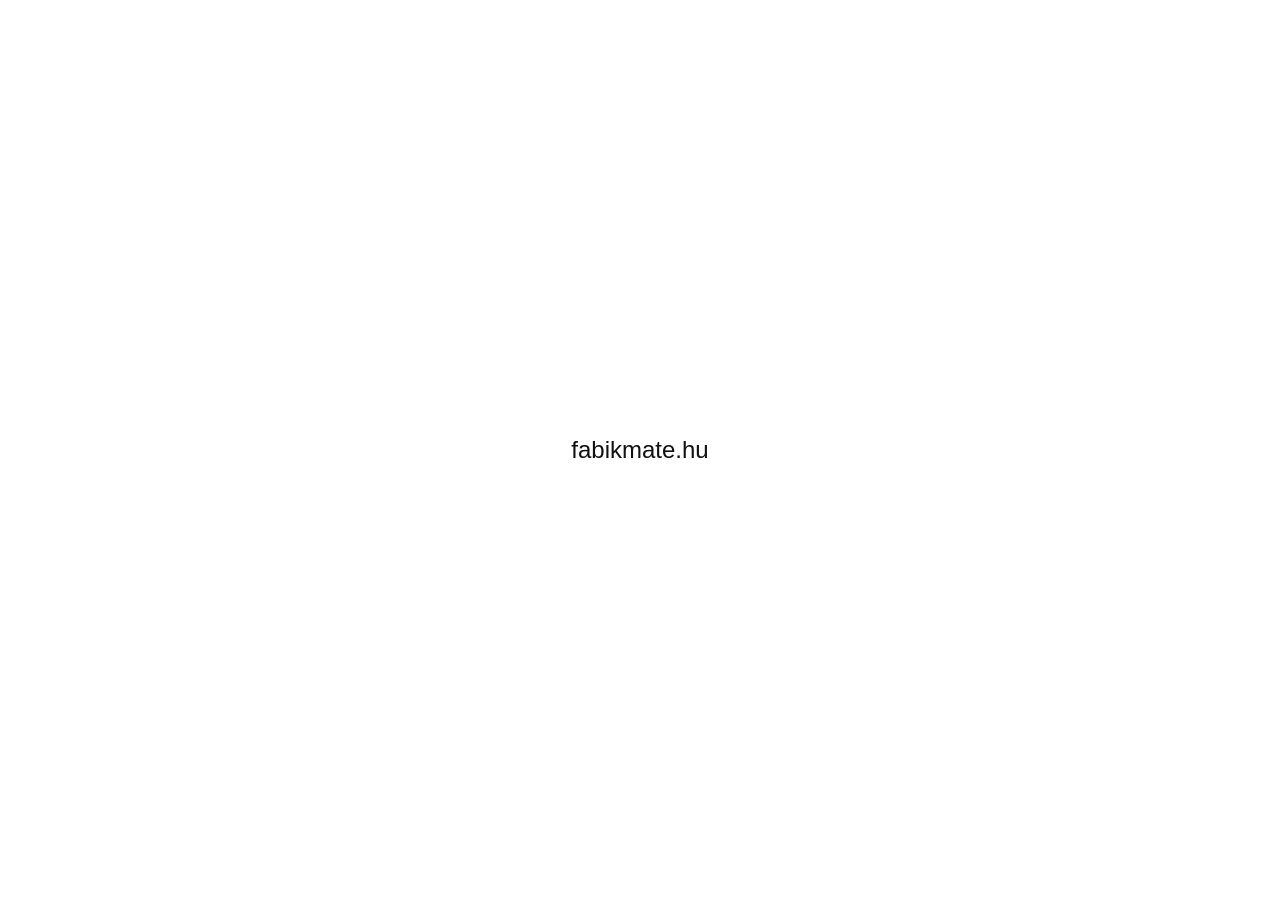
==== commit b5a9edb6: "Show only domain name on homepage and move portfolio to test route" ====
--- a/public/index.html
+++ b/public/index.html
@@ -1,235 +1,2 @@
-<!doctype html><html lang="hu" class="no-js"><head><meta charset="utf-8"><meta name="viewport" content="width=device-width, initial-scale=1"><title>Fábik Máté — Art director portfólió</title>
-
-
-
-
-
-
-
-
-
-
-
-<link rel="stylesheet" href="styles.css"><meta name="robots" content="noindex,nofollow"></head><body><header class="nav wrap"><a href="#top" class="name">Fábik Máté</a><nav class="nav-links" aria-label="Fő navigáció"><a href="#intro"><span class="roll"><span data-t="Rólam">Rólam</span></span></a><a href="#work"><span class="roll"><span data-t="Munkák">Munkák</span></span></a><a class="nav-cta" href="#contact"><span class="roll"><span data-t="Kapcsolat">Kapcsolat</span></span></a></nav></header><main id="top"><div class="wrap"><section class="intro" id="intro"><span class="eyebrow">Bemutatkozás</span><div><p>Arculatok, kampányok és vizuális rendszerek tervezésével foglalkozom hazai és nemzetközi márkák számára.</p></div></section><div class="themed dark"><h2 class="work-title" id="work">Válogatott munkák <span>↓</span></h2><section class="project stacked-project" id="project-1" style="--steps:4" aria-labelledby="title-1"><div class="project-stage"><div class="project-info"><h2 id="title-1">Zenthe Ferenc<br>Színház</h2><div class="tags"><span>Brand Identity</span><span>Art Direction</span><span>Creative Concept</span></div><div class="project-story"><div class="story-page" data-story="0"><h3>Feladat</h3><p>A Zenthe Ferenc Színház vizuális identitásának és kommunikációjának megújítása.</p><h3>A kirakatban</h3><p>Az utcai portál a színház belső, 30 méteres mozaikjának parafrázisa: a mozaik szereplői kilépnek az időből és az épületből a városi jelenébe. A design így egyszerre őrzi az eredeti mű emlékét, megállítja a járókelőt, és párbeszédet indít.</p></div><div class="story-page" data-story="1"><h3>Szlogen</h3><p>A saját ötletből született „A színház … szól!” kreatív platform rugalmasan bővíthető, és többféle kommunikációs üzenetre is könnyen adaptálható. Egységes keretet ad az évad és az egyes előadások kommunikációjának, miközben a színházat sokféle nézői élmény közös otthonaként pozícionálja.</p></div><div class="story-page" data-story="2"><h3>A rendszer</h3><p>A keretezés és a tipográfia stabil rendet eredményez, miközben a 3D-s, szoborszerű képi elemek fejezik ki az előadások drámáját, humorát, érzékiségét.</p><h3>Logó</h3><p>A logó a névadó monogramját a város brutalista hagyományaiból építkező jellé sűríti.</p></div><div class="story-page" data-story="3"><h3>Megvalósítás</h3><p>Logótervezés, arculati rendszer, évadkommunikáció, kiadványok, plakátok és nagy méretű megjelenések.</p><h3>Eredmény</h3><p>Következetes, több felületen is működő márkarendszer és kommunikációs platform.</p></div></div></div><div class="zenthe-award"><svg xmlns="http://www.w3.org/2000/svg" viewBox="0 0 240 240" role="img" aria-labelledby="award-title"><title id="award-title">RGB RED — kreatív.hu — Díjnyertes munka</title>
-
-<image class="badge-inner" x="-10" y="-10" width="260" height="260" href="assets/eebf6dcefcfb0331.svg"/><image class="badge-outer" x="-10" y="-10" width="260" height="260" href="assets/8e0b26b0750b0427.svg"/>
-<image x="37" y="65" width="166" height="107" preserveAspectRatio="xMidYMid meet" href="assets/19cd7f42b6163da1.webp"/><text x="120" y="191" fill="#fff" text-anchor="middle" font-family="Arial,Helvetica,sans-serif" font-size="10" font-weight="700" letter-spacing="1.5">DÍJNYERTES MUNKA</text></svg></div><div class="image-area"><div class="image-stack"><figure class="project-image" data-caption="Zenthe Ferenc Színház — Naftalin citylight"><div class="zenthe-sheet" style="background:#000"><img src="assets/1261232fd916cf80.png" alt="Zenthe Ferenc Színház — Naftalin citylight plakát" loading="lazy" decoding="async"></div></figure><figure class="project-image" data-caption="Az arculati rendszer alkalmazása — 01"><div class="zenthe-sheet"><img src="data:image/svg+xml,%3Csvg%20xmlns%3D%22http%3A%2F%2Fwww.w3.org%2F2000%2Fsvg%22%20width%3D%221200%22%20height%3D%22800%22%20viewBox%3D%220%200%201200%20800%22%3E%3Crect%20width%3D%221200%22%20height%3D%22800%22%20fill%3D%22%23eeeee9%22%2F%3E%3Cpath%20d%3D%22M540%20350L660%20450M660%20350L540%20450%22%20stroke%3D%22%23d2d2ca%22%20stroke-width%3D%222%22%2F%3E%3Ctext%20x%3D%22600%22%20y%3D%22520%22%20text-anchor%3D%22middle%22%20font-family%3D%22Arial%2Csans-serif%22%20font-size%3D%2226%22%20fill%3D%22%2377776f%22%3EAz%20arculati%20rendszer%20alkalmaz%C3%A1sa%20%E2%80%94%2001%3C%2Ftext%3E%3Ctext%20x%3D%22600%22%20y%3D%22565%22%20text-anchor%3D%22middle%22%20font-family%3D%22Arial%2Csans-serif%22%20font-size%3D%2216%22%20letter-spacing%3D%223%22%20fill%3D%22%2399998f%22%3EK%C3%89P%20HELYE%3C%2Ftext%3E%3C%2Fsvg%3E" alt="Placeholder — Az arculati rendszer alkalmazása — 01" loading="lazy" decoding="async"></div></figure><figure class="project-image" data-caption="Az arculati rendszer alkalmazása — 02"><div class="zenthe-sheet"><img src="data:image/svg+xml,%3Csvg%20xmlns%3D%22http%3A%2F%2Fwww.w3.org%2F2000%2Fsvg%22%20width%3D%221200%22%20height%3D%22800%22%20viewBox%3D%220%200%201200%20800%22%3E%3Crect%20width%3D%221200%22%20height%3D%22800%22%20fill%3D%22%23eeeee9%22%2F%3E%3Cpath%20d%3D%22M540%20350L660%20450M660%20350L540%20450%22%20stroke%3D%22%23d2d2ca%22%20stroke-width%3D%222%22%2F%3E%3Ctext%20x%3D%22600%22%20y%3D%22520%22%20text-anchor%3D%22middle%22%20font-family%3D%22Arial%2Csans-serif%22%20font-size%3D%2226%22%20fill%3D%22%2377776f%22%3EAz%20arculati%20rendszer%20alkalmaz%C3%A1sa%20%E2%80%94%2002%3C%2Ftext%3E%3Ctext%20x%3D%22600%22%20y%3D%22565%22%20text-anchor%3D%22middle%22%20font-family%3D%22Arial%2Csans-serif%22%20font-size%3D%2216%22%20letter-spacing%3D%223%22%20fill%3D%22%2399998f%22%3EK%C3%89P%20HELYE%3C%2Ftext%3E%3C%2Fsvg%3E" alt="Placeholder — Az arculati rendszer alkalmazása — 02" loading="lazy" decoding="async"></div></figure><figure class="project-image" data-caption="Az arculati rendszer alkalmazása — 03"><div class="zenthe-sheet"><img src="data:image/svg+xml,%3Csvg%20xmlns%3D%22http%3A%2F%2Fwww.w3.org%2F2000%2Fsvg%22%20width%3D%221200%22%20height%3D%22800%22%20viewBox%3D%220%200%201200%20800%22%3E%3Crect%20width%3D%221200%22%20height%3D%22800%22%20fill%3D%22%23eeeee9%22%2F%3E%3Cpath%20d%3D%22M540%20350L660%20450M660%20350L540%20450%22%20stroke%3D%22%23d2d2ca%22%20stroke-width%3D%222%22%2F%3E%3Ctext%20x%3D%22600%22%20y%3D%22520%22%20text-anchor%3D%22middle%22%20font-family%3D%22Arial%2Csans-serif%22%20font-size%3D%2226%22%20fill%3D%22%2377776f%22%3EAz%20arculati%20rendszer%20alkalmaz%C3%A1sa%20%E2%80%94%2003%3C%2Ftext%3E%3Ctext%20x%3D%22600%22%20y%3D%22565%22%20text-anchor%3D%22middle%22%20font-family%3D%22Arial%2Csans-serif%22%20font-size%3D%2216%22%20letter-spacing%3D%223%22%20fill%3D%22%2399998f%22%3EK%C3%89P%20HELYE%3C%2Ftext%3E%3C%2Fsvg%3E" alt="Placeholder — Az arculati rendszer alkalmazása — 03" loading="lazy" decoding="async"></div></figure></div><div class="image-caption"><span class="caption-text">Zenthe Ferenc Színház — Naftalin citylight</span><div class="image-controls"><button type="button" class="prev" aria-label="Előző projektkép">←</button><button type="button" class="next" aria-label="Következő projektkép">→</button></div></div></div></div></section></div><section class="project stacked-project" id="project-2" style="--steps:3" aria-labelledby="title-2"><div class="project-stage"><div class="project-info"><h2 id="title-2">BYD Szeged</h2><p class="project-description">Social media posztok — a projektleírás még feltöltésre vár.</p><div class="tags"><span>Social media</span><span>Mockup</span></div></div><div class="image-area"><div class="image-stack"><figure class="project-image" data-caption="BYD Szeged — 1. mockup helye"><div class="zenthe-sheet"><div class="pending-image"><span>BYD SZEGED / SOCIAL MEDIA</span><strong>01</strong><p>1. mockup helye</p><small>A végleges kép később kerül ide.</small></div></div></figure><figure class="project-image" data-caption="BYD Szeged — 2. mockup helye"><div class="zenthe-sheet"><div class="pending-image"><span>BYD SZEGED / SOCIAL MEDIA</span><strong>02</strong><p>2. mockup helye</p><small>A végleges kép később kerül ide.</small></div></div></figure><figure class="project-image" data-caption="BYD Szeged — 3. mockup helye"><div class="zenthe-sheet"><div class="pending-image"><span>BYD SZEGED / SOCIAL MEDIA</span><strong>03</strong><p>3. mockup helye</p><small>A végleges kép később kerül ide.</small></div></div></figure></div><div class="image-caption"><span class="caption-text">BYD Szeged — 1. mockup helye</span><div class="image-controls"><button type="button" class="prev" aria-label="Előző projektkép">←</button><button type="button" class="next" aria-label="Következő projektkép">→</button></div></div></div></div></section><section class="project stacked-project themed dark" id="project-3" style="--steps:2" aria-labelledby="title-3"><div class="project-stage"><div class="project-info"><h2 id="title-3">Nyugati Pályán<br>— Ruszkik haza!</h2><p class="project-client">U.S. Department of State</p><div class="tags"><span>Art Direction</span><span>Campaign Design</span><span>OOH Communication</span></div><div class="project-story"><div class="story-page" data-story="0"><h3>Feladat</h3><p>Az orosz–ukrán háborúval kapcsolatos alternatív nézőpont bemutatása a hivatalos kormányzati kommunikáció mellett.</p></div><div class="story-page" data-story="1"><h3>Megvalósítás</h3><p>Billboard és citylight kampányok vizuális tervezése, social media megjelenések adaptálása és kreatív kivitelezése.</p><h3>Eredmény</h3><p>A kampány országos médiafigyelmet kapott, több vezető hírportál foglalkozott vele, és a közéleti diskurzus részévé vált.</p></div></div></div><div class="image-area"><div class="image-stack"><figure class="project-image" data-caption="Kampánymegjelenés — Fotó: Haász János / Telex"><div class="zenthe-sheet"><img src="data:image/svg+xml,%3Csvg%20xmlns%3D%22http%3A%2F%2Fwww.w3.org%2F2000%2Fsvg%22%20width%3D%221200%22%20height%3D%22800%22%20viewBox%3D%220%200%201200%20800%22%3E%3Crect%20width%3D%221200%22%20height%3D%22800%22%20fill%3D%22%23eeeee9%22%2F%3E%3Cpath%20d%3D%22M540%20350L660%20450M660%20350L540%20450%22%20stroke%3D%22%23d2d2ca%22%20stroke-width%3D%222%22%2F%3E%3Ctext%20x%3D%22600%22%20y%3D%22520%22%20text-anchor%3D%22middle%22%20font-family%3D%22Arial%2Csans-serif%22%20font-size%3D%2226%22%20fill%3D%22%2377776f%22%3EKamp%C3%A1nymegjelen%C3%A9s%3C%2Ftext%3E%3Ctext%20x%3D%22600%22%20y%3D%22565%22%20text-anchor%3D%22middle%22%20font-family%3D%22Arial%2Csans-serif%22%20font-size%3D%2216%22%20letter-spacing%3D%223%22%20fill%3D%22%2399998f%22%3EK%C3%89P%20HELYE%3C%2Ftext%3E%3C%2Fsvg%3E" alt="Placeholder — Kampánymegjelenés — Fotó: Haász János / Telex" loading="lazy" decoding="async"></div></figure><figure class="project-image" data-caption="Kampánymegjelenés — Fotó: Haász János / Telex"><div class="zenthe-sheet"><img src="data:image/svg+xml,%3Csvg%20xmlns%3D%22http%3A%2F%2Fwww.w3.org%2F2000%2Fsvg%22%20width%3D%221200%22%20height%3D%22800%22%20viewBox%3D%220%200%201200%20800%22%3E%3Crect%20width%3D%221200%22%20height%3D%22800%22%20fill%3D%22%23eeeee9%22%2F%3E%3Cpath%20d%3D%22M540%20350L660%20450M660%20350L540%20450%22%20stroke%3D%22%23d2d2ca%22%20stroke-width%3D%222%22%2F%3E%3Ctext%20x%3D%22600%22%20y%3D%22520%22%20text-anchor%3D%22middle%22%20font-family%3D%22Arial%2Csans-serif%22%20font-size%3D%2226%22%20fill%3D%22%2377776f%22%3EKamp%C3%A1nymegjelen%C3%A9s%3C%2Ftext%3E%3Ctext%20x%3D%22600%22%20y%3D%22565%22%20text-anchor%3D%22middle%22%20font-family%3D%22Arial%2Csans-serif%22%20font-size%3D%2216%22%20letter-spacing%3D%223%22%20fill%3D%22%2399998f%22%3EK%C3%89P%20HELYE%3C%2Ftext%3E%3C%2Fsvg%3E" alt="Placeholder — Kampánymegjelenés — Fotó: Haász János / Telex" loading="lazy" decoding="async"></div></figure></div><div class="image-caption"><span class="caption-text">Kampánymegjelenés — Fotó: Haász János / Telex</span><div class="image-controls"><button type="button" class="prev" aria-label="Előző projektkép">←</button><button type="button" class="next" aria-label="Következő projektkép">→</button></div></div></div></div></section><section class="clients themed" id="clients"><div class="clients-head clients-quote"><div><h2>„Jel mindaz, amit jellé nyilvánítanak”</h2><p class="quote-author">Max Bense</p></div></div><div class="logo-grid"><div class="logo-slot"><small>01</small><div class="logo-reveal"><span>Uninext</span></div></div><div class="logo-slot"><small>02</small><div class="logo-reveal"><span>Zenthe_v2</span></div></div><div class="logo-slot logo-loaded"><small>03</small><div class="logo-reveal"><img class="client-logo" src="assets/0f66ef749f1b070f.svg" alt="Nyitott zsidó újév" decoding="async"></div></div><div class="logo-slot logo-loaded"><small>04</small><div class="logo-reveal"><img class="client-logo" src="assets/0591ff07ad6c3bba.svg" alt="Kalandok szárnyán" decoding="async"></div></div><div class="logo-slot logo-loaded"><small>05</small><div class="logo-reveal"><img class="client-logo" src="assets/65beb220b16b7091.svg" alt="Lichthof" decoding="async"></div></div><div class="logo-slot"><small>06</small><div class="logo-reveal"><span>Zenthe_v3</span></div></div><div class="logo-slot logo-loaded logo-enlarged"><small>07</small><div class="logo-reveal"><img class="client-logo logo-grayscale" src="assets/baa1f4f78a40d2a9.svg" alt="Milton" decoding="async"></div></div><div class="logo-slot"><small>08</small><div class="logo-reveal"><span>Lechner Ödön</span></div></div><div class="logo-slot"><small>09</small><div class="logo-reveal"><span>Gyerekrajzos fej_2</span></div></div><div class="logo-slot logo-loaded"><small>10</small><div class="logo-reveal"><img class="client-logo" src="assets/bbe396ac470ff3cc.svg" alt="Privát Veszprém" decoding="async"></div></div><div class="logo-slot"><small>11</small><div class="logo-reveal"><span>FlowPR</span></div></div><div class="logo-slot logo-loaded"><small>12</small><div class="logo-reveal"><img class="client-logo logo-grayscale" src="assets/0f00538db229e761.svg" alt="Fotó" decoding="async"></div></div></div></section><section class="misc themed dark" id="misc"><div class="misc-pin"><div class="misc-heading"><div><span class="eyebrow">Kitekintés</span><h2>Mindenféle dolgok.</h2></div><div class="misc-controls"><span class="misc-count" aria-live="polite">01 / 08</span><button type="button" class="misc-prev" aria-label="Előző munka">←</button><button type="button" class="misc-next" aria-label="Következő munka">→</button></div></div><p class="misc-intro">Válogatás kisebb munkákból, részletekből és koncepciókból.</p><div class="misc-track" aria-label="Vegyes munkák lapozója"><article class="misc-card"><div class="misc-picture"><img src="assets/e54d77381b43a974.png" alt="Samsung — Társasági mobilhasználat infografika" loading="lazy" decoding="async" style="object-fit:contain;background:#080808"></div><div class="misc-caption"><h3>Samsung</h3><span>Infografika</span></div></article><article class="misc-card"><div class="misc-picture"><img src="data:image/svg+xml,%3Csvg%20xmlns%3D%22http%3A%2F%2Fwww.w3.org%2F2000%2Fsvg%22%20width%3D%221200%22%20height%3D%22800%22%20viewBox%3D%220%200%201200%20800%22%3E%3Crect%20width%3D%221200%22%20height%3D%22800%22%20fill%3D%22%23eeeee9%22%2F%3E%3Cpath%20d%3D%22M540%20350L660%20450M660%20350L540%20450%22%20stroke%3D%22%23d2d2ca%22%20stroke-width%3D%222%22%2F%3E%3Ctext%20x%3D%22600%22%20y%3D%22520%22%20text-anchor%3D%22middle%22%20font-family%3D%22Arial%2Csans-serif%22%20font-size%3D%2226%22%20fill%3D%22%2377776f%22%3EORLEN%20%E2%80%94%20Bevezet%C5%91%20kamp%C3%A1ny%3C%2Ftext%3E%3Ctext%20x%3D%22600%22%20y%3D%22565%22%20text-anchor%3D%22middle%22%20font-family%3D%22Arial%2Csans-serif%22%20font-size%3D%2216%22%20letter-spacing%3D%223%22%20fill%3D%22%2399998f%22%3EK%C3%89P%20HELYE%3C%2Ftext%3E%3C%2Fsvg%3E" alt="Placeholder — ORLEN — Bevezető kampány" loading="lazy"></div><div class="misc-caption"><h3>ORLEN</h3><span>Bevezető kampány</span></div></article><article class="misc-card"><div class="misc-picture"><img src="assets/1f40b9fd4a134662.png" alt="Dr. Gerard — közösségi média kreatív" loading="lazy" decoding="async"></div><div class="misc-caption"><h3>Dr. Gerard</h3><span>Közösségi média</span></div></article><article class="misc-card"><div class="misc-picture"><div class="misc-pending"><span>04 / VEGYES MUNKÁK</span><strong>Énjövőm</strong><p>Kép feltöltésére vár</p></div></div><div class="misc-caption"><h3>Énjövőm</h3><span>Kép feltöltésére vár</span></div></article><article class="misc-card"><div class="misc-picture"><div class="misc-pending"><span>05 / VEGYES MUNKÁK</span><strong>CIG figurák</strong><p>Képek feltöltésére vár</p></div></div><div class="misc-caption"><h3>CIG figurák</h3><span>Képek feltöltésére vár</span></div></article><article class="misc-card"><div class="misc-picture"><img src="assets/64701ca1a2964f7c.png" alt="ÓBKF — közösségi média kreatív" loading="lazy" decoding="async"></div><div class="misc-caption"><h3>ÓBKF</h3><span>Közösségi média</span></div></article><article class="misc-card"><div class="misc-picture"><div class="misc-pending"><span>07 / VEGYES MUNKÁK</span><strong>+1 — még nyitott</strong><p>Opcionális további munka</p></div></div><div class="misc-caption"><h3>+1 — még nyitott</h3><span>Opcionális további munka</span></div></article><article class="misc-card"><div class="misc-picture"><div class="misc-pending"><span>08 / VEGYES MUNKÁK</span><strong>+2 — még nyitott</strong><p>Opcionális további munka</p></div></div><div class="misc-caption"><h3>+2 — még nyitott</h3><span>Opcionális további munka</span></div></article></div></div></section><section class="project" id="project-5" style="--steps:1" aria-labelledby="title-5"><div class="project-stage"><div class="project-info"><h2 id="title-5">Emirates</h2><p class="project-description">Infografika.</p><div class="tags"><span>Information design</span><span>Infografika</span></div></div><div class="image-area"><div class="image-stack"><figure class="project-image" data-caption="Emirates — infografika"><img src="data:image/svg+xml,%3Csvg%20xmlns%3D%22http%3A%2F%2Fwww.w3.org%2F2000%2Fsvg%22%20width%3D%221200%22%20height%3D%22800%22%20viewBox%3D%220%200%201200%20800%22%3E%3Crect%20width%3D%221200%22%20height%3D%22800%22%20fill%3D%22%23eeeee9%22%2F%3E%3Cpath%20d%3D%22M540%20350L660%20450M660%20350L540%20450%22%20stroke%3D%22%23d2d2ca%22%20stroke-width%3D%222%22%2F%3E%3Ctext%20x%3D%22600%22%20y%3D%22520%22%20text-anchor%3D%22middle%22%20font-family%3D%22Arial%2Csans-serif%22%20font-size%3D%2226%22%20fill%3D%22%2377776f%22%3EEmirates%20%E2%80%94%20infografika%3C%2Ftext%3E%3Ctext%20x%3D%22600%22%20y%3D%22565%22%20text-anchor%3D%22middle%22%20font-family%3D%22Arial%2Csans-serif%22%20font-size%3D%2216%22%20letter-spacing%3D%223%22%20fill%3D%22%2399998f%22%3EK%C3%89P%20HELYE%3C%2Ftext%3E%3C%2Fsvg%3E" alt="Placeholder — Emirates — infografika" loading="lazy" decoding="async"></figure></div><div class="image-caption"><span class="caption-text">Emirates — infografika</span><div class="image-controls"><button type="button" class="prev" aria-label="Előző projektkép">←</button><button type="button" class="next" aria-label="Következő projektkép">→</button></div></div></div></div></section><section class="project themed dark" id="project-4" style="--steps:1" aria-labelledby="title-4"><div class="project-stage"><div class="project-info"><h2 id="title-4">Uber @ Sziget</h2><p class="project-client">Fikciós projekt</p><div class="tags"><span>Creative Concept</span><span>Experience Design</span><span>Visual Design</span></div><div class="project-story"><div class="story-page" data-story="0"><h3>Feladat</h3><p>Egy emlékezetes és fesztiválkörnyezetben jól működő Uber-brand megjelenés koncepciójának kidolgozása.</p><h3>Megvalósítás</h3><p>Vizuális koncepció, helyszíni megjelenés tervezése.</p><h3>Eredmény</h3><p>A projekt próbafeladatként készült egy munkáltató számára, és hozzájárult a felvételi folyamat sikeréhez.</p></div></div></div><div class="image-area"><div class="image-stack"><figure class="project-image" data-caption="Uber @ Sziget — koncepcióvideó"><video controls playsinline preload="metadata" aria-label="Uber @ Sziget — koncepcióvideó"><source src="assets/projects/fabikmate_UBER.mp4" type="video/mp4">A böngésződ nem támogatja a videólejátszást.</video></figure></div><div class="image-caption"><span class="caption-text">Uber @ Sziget — koncepcióvideó</span><div class="image-controls"><button type="button" class="prev" aria-label="Előző projektkép">←</button><button type="button" class="next" aria-label="Következő projektkép">→</button></div></div></div></div></section><section class="thinking" id="thinking"><div class="thinking-intro"><span class="eyebrow">Amiben gondolkodom · munkaszöveg</span><h2>Önálló megjelenések helyett<br>összefüggő vizuális világok.</h2></div><div class="thinking-list"><div class="thinking-row"><small>01</small><div><h3>Gondolat.</h3><p>Egy tiszta alapötlet, amely irányt ad a teljes kommunikációnak.</p></div></div><div class="thinking-row"><small>02</small><div><h3>Karakter.</h3><p>Felismerhető vizuális nyelv, amely saját hangot ad a márkának.</p></div></div><div class="thinking-row"><small>03</small><div><h3>Rendszer.</h3><p>Egymáshoz kapcsolódó megoldások — a plakáttól a digitális felületig, a kiadványtól a térig.</p></div></div></div></section><section class="project themed dark" id="project-6" style="--steps:1" aria-labelledby="title-6"><div class="project-stage"><div class="project-info"><h2 id="title-6">Score.</h2><div class="tags"><span>Creative Coding</span><span>Information Design</span><span>Data Sonification</span></div><div class="project-story"><div class="story-page" data-story="0"><h3>Feladat</h3><p>Az adatvizualizáció és a szonifikáció határterületeinek feltérképezése.</p><h3>Megvalósítás</h3><p>A projekt JavaScript és SVG technológiákra épül. Az IMDb-pontszámok hangfrekvenciákká alakulnak, így a színészek filmográfiája egyszerre jelenik meg vizuális és auditív formában.</p><h3>Fókusz</h3><p>Az adatok alternatív, hangalapú értelmezésének vizsgálata.</p></div><div class="story-page" data-story="1"><h3>Mi ez?!</h3><p>A „score” angolul egyszerre jelent pontszámot és kottát. Az alkalmazás erre a kettős jelentésre építve az IMDb-értékeléseket dallammá alakítja, így egy színész karrierje nemcsak megjeleníthető, hanem meghallgatható is.</p></div><div class="story-page" data-story="2"><p>A grafikon minden pontja egy filmet jelöl, a lejátszás során pedig az egyes értékelések hangokká válnak, létrehozva a színész „karrierjének dalát”. A pontokra kattintva megjelenő tooltip a film címét, megjelenési évét, a színész életkorát és az IMDb-pontszámot mutatja, összekapcsolva a hallható élményt a mögöttes adatokkal.</p></div><div class="story-page" data-story="3"><p>A felület szándékosan a vakok és gyengénlátók számára készült weboldalak egyszerű, kontrasztos vizuális világát idézi. A hang itt nem pusztán kiegészítő elem, hanem az adatok értelmezésének egyik eszköze, amely a filmográfiát alternatív, auditív nézőpontból teszi megtapasztalhatóvá.</p></div></div><div class="story-navigation"><span class="story-count">Szöveg 01 / 04</span><button type="button" class="story-prev" aria-label="Előző szövegrész">←</button><button type="button" class="story-next" aria-label="Következő szövegrész">→</button></div></div><div class="project-label-badge"><svg xmlns="http://www.w3.org/2000/svg" viewBox="0 0 240 240" role="img" aria-label="Adatvizualizáció"><image class="badge-inner" x="-10" y="-10" width="260" height="260" href="assets/eebf6dcefcfb0331.svg"/><image class="badge-outer" x="-10" y="-10" width="260" height="260" href="assets/8e0b26b0750b0427.svg"/><g fill="white" text-anchor="middle" font-family="Arial,Helvetica,sans-serif" font-weight="700"><path d="M70 96V77M95 96V59M120 96V40M145 96V66M170 96V48" stroke="white" stroke-width="10"/><text x="120" y="137" font-size="25">adat</text><text x="120" y="166" font-size="23">vizualizáció</text></g></svg></div><div class="image-area"><div class="image-stack"><figure class="project-image" data-caption="Score — az élő, interaktív felület (a lejátszáshoz kattints rá)"><iframe class="embed-frame" src="https://john-smith-fm.github.io/sonification/" title="Score — színészi karrier szonifikációja" loading="lazy" allow="autoplay; fullscreen" sandbox="allow-scripts allow-same-origin allow-popups" referrerpolicy="no-referrer"></iframe></figure></div><div class="image-caption"><span class="caption-text">Score — az élő, interaktív felület (a lejátszáshoz kattints rá)</span><div class="image-controls"><button type="button" class="prev" aria-label="Előző projektkép">←</button><button type="button" class="next" aria-label="Következő projektkép">→</button></div></div></div></div></section><section class="project stacked-project" id="project-7" style="--steps:4" aria-labelledby="title-7"><div class="project-stage"><div class="project-info"><h2 id="title-7">Nostra Culpa</h2><div class="tags"><span>Editorial Design</span><span>Visual Identity</span><span>Cultural Communication</span></div><div class="project-story"><div class="story-page" data-story="0"><h3>Feladat</h3><p>Előadás és a kiállítás kommunikációs megjelenésének megtervezése.</p></div><div class="story-page" data-story="1"><h3>Megvalósítás</h3><p>Plakátok, kiadvány és egyéb arculati elemek tervezése.</p></div><div class="story-page" data-story="2"><h3>Fókusz</h3><p>Egységes vizuális rendszer az előadás és a kiállítás kommunikációjához.</p></div><div class="story-page" data-story="3"><h3>Hogyan lesz egy Twitter-vitából kortárs opera?</h3><p>A Nostra Culpa Paul Krugman és Toomas Hendrik Ilves gazdaságpolitikai vitáját dolgozza fel kortárs operaként. A vizuális identitás központi motívuma a Twitter-logó, amely a kreatívokon operai szereplőkké, előadókká és zenészekké alakul.</p><a href="https://look.org.hu/nc.htm" target="_blank" rel="noopener">A produkció oldala ↗</a></div></div></div><div class="project-label-badge"><svg xmlns="http://www.w3.org/2000/svg" viewBox="0 0 240 240" role="img" aria-label="loveproject"><image class="badge-inner" x="-10" y="-10" width="260" height="260" href="assets/eebf6dcefcfb0331.svg"/><image class="badge-outer" x="-10" y="-10" width="260" height="260" href="assets/8e0b26b0750b0427.svg"/><g fill="white" text-anchor="middle" font-family="Arial,Helvetica,sans-serif" font-weight="700"><path d="M120 99C67 68 93 41 120 62C147 41 173 68 120 99Z" fill="white"/><text x="120" y="145" font-size="24">loveproject</text></g></svg></div><div class="image-area"><div class="image-stack"><figure class="project-image" data-caption="Nostra Culpa — újság, 1. oldal"><div class="zenthe-sheet" style="background:#fff"><img src="assets/6759d721bf700202.png" alt="Nostra Culpa — újság, 1. oldal" loading="lazy" decoding="async"></div></figure><figure class="project-image" data-caption="Nostra Culpa — újság, 2. oldal"><div class="zenthe-sheet" style="background:#fff"><img src="assets/b8d3039dae19de8b.png" alt="Nostra Culpa — újság, 2. oldal" loading="lazy" decoding="async"></div></figure><figure class="project-image" data-caption="Nostra Culpa — vizuális részlet 02"><div class="zenthe-sheet"><img src="data:image/svg+xml,%3Csvg%20xmlns%3D%22http%3A%2F%2Fwww.w3.org%2F2000%2Fsvg%22%20width%3D%221200%22%20height%3D%22800%22%20viewBox%3D%220%200%201200%20800%22%3E%3Crect%20width%3D%221200%22%20height%3D%22800%22%20fill%3D%22%23eeeee9%22%2F%3E%3Cpath%20d%3D%22M540%20350L660%20450M660%20350L540%20450%22%20stroke%3D%22%23d2d2ca%22%20stroke-width%3D%222%22%2F%3E%3Ctext%20x%3D%22600%22%20y%3D%22520%22%20text-anchor%3D%22middle%22%20font-family%3D%22Arial%2Csans-serif%22%20font-size%3D%2226%22%20fill%3D%22%2377776f%22%3ENostra%20Culpa%20%E2%80%94%20vizu%C3%A1lis%20r%C3%A9szlet%2002%3C%2Ftext%3E%3Ctext%20x%3D%22600%22%20y%3D%22565%22%20text-anchor%3D%22middle%22%20font-family%3D%22Arial%2Csans-serif%22%20font-size%3D%2216%22%20letter-spacing%3D%223%22%20fill%3D%22%2399998f%22%3EK%C3%89P%20HELYE%3C%2Ftext%3E%3C%2Fsvg%3E" alt="Placeholder — Nostra Culpa — vizuális részlet 02" loading="lazy" decoding="async"></div></figure><figure class="project-image" data-caption="Nostra Culpa — vizuális részlet 03"><div class="zenthe-sheet"><img src="data:image/svg+xml,%3Csvg%20xmlns%3D%22http%3A%2F%2Fwww.w3.org%2F2000%2Fsvg%22%20width%3D%221200%22%20height%3D%22800%22%20viewBox%3D%220%200%201200%20800%22%3E%3Crect%20width%3D%221200%22%20height%3D%22800%22%20fill%3D%22%23eeeee9%22%2F%3E%3Cpath%20d%3D%22M540%20350L660%20450M660%20350L540%20450%22%20stroke%3D%22%23d2d2ca%22%20stroke-width%3D%222%22%2F%3E%3Ctext%20x%3D%22600%22%20y%3D%22520%22%20text-anchor%3D%22middle%22%20font-family%3D%22Arial%2Csans-serif%22%20font-size%3D%2226%22%20fill%3D%22%2377776f%22%3ENostra%20Culpa%20%E2%80%94%20vizu%C3%A1lis%20r%C3%A9szlet%2003%3C%2Ftext%3E%3Ctext%20x%3D%22600%22%20y%3D%22565%22%20text-anchor%3D%22middle%22%20font-family%3D%22Arial%2Csans-serif%22%20font-size%3D%2216%22%20letter-spacing%3D%223%22%20fill%3D%22%2399998f%22%3EK%C3%89P%20HELYE%3C%2Ftext%3E%3C%2Fsvg%3E" alt="Placeholder — Nostra Culpa — vizuális részlet 03" loading="lazy" decoding="async"></div></figure></div><div class="image-caption"><span class="caption-text">Nostra Culpa — újság, 1. oldal</span><div class="image-controls"><button type="button" class="prev" aria-label="Előző projektkép">←</button><button type="button" class="next" aria-label="Következő projektkép">→</button></div></div></div></div></section><section class="project themed dark" id="project-8" style="--steps:1" aria-labelledby="title-8"><div class="project-stage"><div class="project-info"><h2 id="title-8">KOCH Borászat</h2><p class="project-description">Címketerv.</p><div class="tags"><span>Packaging</span><span>Label design</span></div></div><div class="image-area"><div class="image-stack"><figure class="project-image" data-caption="KOCH Borászat — címketerv"><img src="data:image/svg+xml,%3Csvg%20xmlns%3D%22http%3A%2F%2Fwww.w3.org%2F2000%2Fsvg%22%20width%3D%221200%22%20height%3D%22800%22%20viewBox%3D%220%200%201200%20800%22%3E%3Crect%20width%3D%221200%22%20height%3D%22800%22%20fill%3D%22%23eeeee9%22%2F%3E%3Cpath%20d%3D%22M540%20350L660%20450M660%20350L540%20450%22%20stroke%3D%22%23d2d2ca%22%20stroke-width%3D%222%22%2F%3E%3Ctext%20x%3D%22600%22%20y%3D%22520%22%20text-anchor%3D%22middle%22%20font-family%3D%22Arial%2Csans-serif%22%20font-size%3D%2226%22%20fill%3D%22%2377776f%22%3EKOCH%20Bor%C3%A1szat%20%E2%80%94%20c%C3%ADmketerv%3C%2Ftext%3E%3Ctext%20x%3D%22600%22%20y%3D%22565%22%20text-anchor%3D%22middle%22%20font-family%3D%22Arial%2Csans-serif%22%20font-size%3D%2216%22%20letter-spacing%3D%223%22%20fill%3D%22%2399998f%22%3EK%C3%89P%20HELYE%3C%2Ftext%3E%3C%2Fsvg%3E" alt="Placeholder — KOCH Borászat — címketerv" loading="lazy" decoding="async"></figure></div><div class="image-caption"><span class="caption-text">KOCH Borászat — címketerv</span><div class="image-controls"><button type="button" class="prev" aria-label="Előző projektkép">←</button><button type="button" class="next" aria-label="Következő projektkép">→</button></div></div></div></div></section></div></main><footer class="contact wrap" id="contact"><div class="contact-top"><div><span class="eyebrow">Kapcsolat</span><h2>Mi legyen<br>a következő?</h2><a class="contact-email" href="mailto:mate.fabik@gmail.com">mate.fabik@gmail.com ↗</a><p class="contact-phone"><a href="tel:+36204555758">06 20 455 57 58</a></p></div><form class="contact-form"><label class="field">Neved<input name="name" autocomplete="name" required placeholder="Hogy szólíthatlak?" maxlength="120"></label><label class="field">E-mail-címed<input name="email" type="email" autocomplete="email" required placeholder="nev@pelda.hu" maxlength="200"></label><label class="field">Miről beszélgessünk?<textarea name="message" required placeholder="Pár mondat a projektről, az elképzelésedről…" maxlength="3000"></textarea></label><button class="send" type="submit"><span>E-mail-piszkozat megnyitása</span><span>↗</span></button><p class="form-note">Ebben a látványtervben az űrlap a saját e-mail-alkalmazásodban nyit piszkozatot. Közvetlen küldés még nincs bekötve.</p><p class="form-status" role="status"></p></form></div><div class="footer"><span>Fábik Máté — Art director</span><span>Portfólió / koncepció 60</span><span>Placeholder képek · Cinke Sans Beta tipográfia</span></div></footer><script>(()=>{
-const reduced=window.matchMedia('(prefers-reduced-motion: reduce), (max-width: 700px), (max-height: 620px)');
-const clamp=(x,a=0,b=1)=>Math.max(a,Math.min(b,x));
-const ease=t=>t*t*(3-2*t);
-const introHold=.22, endHold=.5;
-const projects=[...document.querySelectorAll('.project')].map(section=>({section,stage:section.querySelector('.project-stage'),figures:[...section.querySelectorAll('.project-image')],segments:[...section.querySelectorAll('.progress-segment')],count:section.querySelector('.current'),caption:section.querySelector('.caption-text'),prev:section.querySelector('.prev'),next:section.querySelector('.next'),active:-1,travel:0,unit:0,textPages:[...section.querySelectorAll('.story-page')],storyActive:-1}));
-function layout(){
- projects.forEach(p=>{
-  if(reduced.matches){p.section.style.height='';p.stage.style.height='';return}
-  const height=window.innerHeight;
-  if(p.section.classList.contains('stacked-project')){
-   p.unit=height*.5;
-   p.travel=p.unit*(p.figures.length-1+endHold);
-   p.section.style.height=(height+p.travel)+'px';p.stage.style.height=height+'px';
-   p.section.style.setProperty('--zenthe-vh',height+'px');
-   p.section.style.setProperty('--stack-step',p.unit+'px');
-   return;
-  }
-  p.unit=height*.92;
-  const steps=Math.max(p.figures.length,p.textPages.length);
-  p.travel=steps>1?p.unit*(steps-1+introHold+endHold):height*.36;
-  p.section.style.height=(height+p.travel)+'px';
-  p.stage.style.height=height+'px';
- });
-}
-function draw(p,progress,actualProgress=progress){
- const n=p.figures.length;
- const textSteps=Math.max(n,p.textPages.length);
- const textPosition=p.section.classList.contains('stacked-project')
-  ?clamp(progress*(textSteps-1+endHold),0,textSteps-1)
-  :clamp(progress*(textSteps-1+introHold+endHold)-introHold,0,textSteps-1);
- // Stacked copy changes only when the incoming sheet reaches its resting position.
- const storyIndex=Math.min(p.textPages.length-1,Math.floor(textPosition+(p.section.classList.contains("stacked-project")?0.001:.5)));
- p.textPages.forEach((page,i)=>{page.hidden=!reduced.matches&&i!==storyIndex;});
- if(p.storyActive!==storyIndex)p.section.querySelector(".project-info").scrollTop=0;
- p.storyActive=storyIndex;
- const storyCount=p.section.querySelector('.story-count');
- if(storyCount){storyCount.textContent='Szöveg '+String(storyIndex+1).padStart(2,'0')+' / '+String(p.textPages.length).padStart(2,'0');p.section.querySelector('.story-prev').disabled=storyIndex===0;p.section.querySelector('.story-next').disabled=storyIndex===p.textPages.length-1;}
-
- if(p.section.classList.contains('stacked-project')){
-  // Firs structure: full-height sticky sheets in normal flow.
-  // Later sheets have higher paint order and scroll in over earlier ones.
-  const position=clamp(progress*(n-1+endHold),0,n-1);
-  const index=Math.min(n-1,Math.floor(position+0.001));
-  p.figures.forEach((f,i)=>{
-   const recede=clamp(position-i);
-   const scale=1-.5*ease(recede);
-   const sheet=f.querySelector('.zenthe-sheet');
-   // All sheets share one pinned stage and leave the section together.
-   const offset=reduced.matches?0:2*Math.max(0,i*p.unit-progress*p.travel);
-   sheet.style.transform=`translate3d(0,${offset.toFixed(4)}px,0) scale(${scale.toFixed(5)})`;
-   f.style.transform='none';f.style.opacity='1';f.style.zIndex=String(i+1);
-   f.setAttribute('aria-hidden',reduced.matches?'false':String(i!==index));
-  });
-  p.segments.forEach((el,i)=>el.style.setProperty('--fill',clamp(position-i+1)));
-  if(p.active!==index){p.active=index;p.caption.textContent=p.figures[index].dataset.caption;p.prev.disabled=index===0;p.next.disabled=index===n-1;}
-  return;
- }
-
- const raw=clamp(progress*(n-1+introHold+endHold)-introHold,0,n-1);
- const whole=Math.floor(raw),fraction=raw-whole;
- const position=whole+ease(fraction);
- const index=Math.min(n-1,Math.floor(position+.5));
- p.figures.forEach((f,i)=>{
-  const depth=i-position;
-  let x,y,scale;
-  if(depth>=0){const d=Math.min(depth,3);x=d*4.5;y=d*-8;scale=1-d*.06;}
-  else{const t=clamp(-depth);x=-2*t;y=135*t;scale=1;}
-  f.style.transform=`translate3d(${x.toFixed(4)}%,${y.toFixed(4)}%,0) scale(${scale.toFixed(5)})`;
-  f.style.opacity="1";
-  f.style.zIndex=String(n-i);
-  f.style.pointerEvents=i===index?'auto':'none';
-  f.setAttribute('aria-hidden',reduced.matches?'false':String(i!==index));
- });
- p.segments.forEach((el,i)=>{const fill=n===1?1:clamp(position-i+1);el.style.setProperty('--fill',fill);});
- if(p.active!==index){p.active=index;p.caption.textContent=p.figures[index].dataset.caption;p.prev.disabled=index===0;p.next.disabled=index===n-1;}
-}
-let queued=false,lastFrame=0;
-function update(now=performance.now()){
- queued=false;
- const dt=Math.min(64,Math.max(1,now-lastFrame||16.67));lastFrame=now;
- const blend=1-Math.exp(-dt/110);
- let moving=false;
- projects.forEach(p=>{
-  const rect=p.section.getBoundingClientRect();
-  const progress=reduced.matches?0:clamp(-rect.top/Math.max(1,p.travel));
-  const smooth=p.section.classList.contains('stacked-project')&&!reduced.matches&&rect.top<window.innerHeight&&rect.bottom>0;
-  if(!smooth||p.renderProgress===undefined)p.renderProgress=progress;
-  else{
-   p.renderProgress+=(progress-p.renderProgress)*blend;
-   if(Math.abs(progress-p.renderProgress)*p.travel<.05)p.renderProgress=progress;
-   else moving=true;
-  }
-  if(p.lastProgress!==p.renderProgress||p.lastActual!==progress||p.active<0){
-   draw(p,p.renderProgress,progress);p.lastProgress=p.renderProgress;p.lastActual=progress;
-  }
- });
- if(moving)schedule();
-}
-function schedule(){if(!queued){queued=true;requestAnimationFrame(update)}}
-
-projects.forEach(p=>{
- function jump(dir){
-  const index=clamp(p.active+dir,0,p.figures.length-1);
-  const offset=p.section.classList.contains('stacked-project')
-   ?p.unit*(index+(index===p.figures.length-1?endHold*.2:0))
-   :index===0?p.unit*introHold*.5:p.unit*(introHold+index+(index===p.figures.length-1?endHold*.35:0));
-  window.scrollTo({top:window.scrollY+p.section.getBoundingClientRect().top+offset,behavior:reduced.matches?'instant':'smooth'});
- }
- p.prev.addEventListener('click',()=>jump(-1));p.next.addEventListener('click',()=>jump(1));
- const storyPrev=p.section.querySelector('.story-prev'),storyNext=p.section.querySelector('.story-next');
- function jumpStory(dir){const index=clamp(p.storyActive+dir,0,p.textPages.length-1);window.scrollTo({top:window.scrollY+p.section.getBoundingClientRect().top+p.unit*(introHold+index+.05),behavior:'smooth'});}
- if(storyPrev){storyPrev.addEventListener('click',()=>jumpStory(-1));storyNext.addEventListener('click',()=>jumpStory(1));}
-
-});
-document.documentElement.classList.remove('no-js');
-window.addEventListener('scroll',schedule,{passive:true});
-window.addEventListener('resize',()=>{layout();schedule()});
-reduced.addEventListener('change',()=>{projects.forEach(p=>{p.active=-1;p.lastProgress=null});layout();schedule()});
-layout();update();
-
-const miscSection=document.querySelector('.misc'),miscPin=document.querySelector('.misc-pin');
-const miscTrack=document.querySelector('.misc-track');
-const miscCards=[...miscTrack.querySelectorAll('.misc-card')];
-const miscPrev=document.querySelector('.misc-prev'),miscNext=document.querySelector('.misc-next');
-const miscLead=.2,miscTail=.5;
-let miscIndex=0,miscTravel=0,miscUnit=0,miscQueued=false;
-function miscStatus(){
- const offsets=miscCards.map(card=>card.offsetLeft-miscCards[0].offsetLeft);
- miscIndex=offsets.reduce((best,x,i)=>Math.abs(x-miscTrack.scrollLeft)<Math.abs(offsets[best]-miscTrack.scrollLeft)?i:best,0);
- document.querySelector('.misc-count').textContent=String(miscIndex+1).padStart(2,'0')+' / '+String(miscCards.length).padStart(2,'0');
- miscPrev.disabled=miscIndex===0;miscNext.disabled=miscIndex===miscCards.length-1;
-}
-function renderMisc(){
- miscQueued=false;
- if(!reduced.matches){
-  const distance=-miscSection.getBoundingClientRect().top;
-  const position=clamp(distance/Math.max(1,miscUnit)-miscLead,0,miscCards.length-1);
-  const i=Math.floor(position),next=Math.min(i+1,miscCards.length-1);
-  const start=miscCards[i].offsetLeft-miscCards[0].offsetLeft;
-  miscTrack.scrollLeft=start+(miscCards[next].offsetLeft-miscCards[i].offsetLeft)*(position-i);
- }
- miscStatus();
-}
-function scheduleMisc(){if(!miscQueued){miscQueued=true;requestAnimationFrame(renderMisc)}}
-function layoutMisc(){
- miscCards.forEach(card=>{const img=card.querySelector('img');if(img&&img.naturalWidth)card.style.setProperty('--image-ratio',img.naturalWidth/img.naturalHeight);});
- const last=miscCards[miscCards.length-1];
- miscTrack.style.paddingRight=Math.max(0,miscTrack.clientWidth-last.offsetWidth)+'px';
- if(reduced.matches){miscSection.style.height='';miscPin.style.height='';}
- else{miscUnit=window.innerHeight*.95;miscTravel=miscUnit*(miscCards.length-1+miscLead+miscTail);miscSection.style.height=(window.innerHeight+miscTravel)+'px';miscPin.style.height=window.innerHeight+'px';}
- renderMisc();
-}
-function moveMisc(dir){
- const target=clamp(miscIndex+dir,0,miscCards.length-1);
- if(reduced.matches){miscTrack.scrollTo({left:miscCards[target].offsetLeft-miscCards[0].offsetLeft,behavior:'instant'});miscStatus();return;}
- const offset=miscUnit*(miscLead+target+(target===miscCards.length-1?miscTail*.3:0));
- window.scrollTo({top:window.scrollY+miscSection.getBoundingClientRect().top+offset,behavior:'smooth'});
-}
-miscTrack.querySelectorAll('img').forEach(img=>img.addEventListener('load',layoutMisc));
-miscPrev.addEventListener('click',()=>moveMisc(-1));miscNext.addEventListener('click',()=>moveMisc(1));
-miscTrack.addEventListener('scroll',miscStatus,{passive:true});
-window.addEventListener('scroll',scheduleMisc,{passive:true});window.addEventListener('resize',layoutMisc);reduced.addEventListener('change',layoutMisc);layoutMisc();
-
-const form=document.querySelector('.contact-form');form.addEventListener('submit',e=>{e.preventDefault();if(!form.reportValidity())return;const data=new FormData(form);const subject='Portfólió megkeresés — '+data.get('name');const body='Név: '+data.get('name')+'\nE-mail: '+data.get('email')+'\n\n'+data.get('message');window.location.href='mailto:mate.fabik@gmail.com?subject='+encodeURIComponent(subject)+'&body='+encodeURIComponent(body);document.querySelector('.form-status').textContent='Az e-mail-piszkozat megnyitását kértük. A küldést az e-mail-alkalmazásodban véglegesítheted.'});
-})();
-</script>
-<script>(()=>{
- const grid=document.querySelector('.logo-grid');
- const motion=matchMedia('(prefers-reduced-motion: reduce)');
- if(!grid||!('IntersectionObserver' in window))return;
- let observer;
- function setup(){
-  if(observer)observer.disconnect();
-  if(motion.matches){grid.classList.remove('logos-ready');return;}
-  grid.classList.add('logos-ready');
-  observer=new IntersectionObserver(entries=>{
-   entries.forEach(entry=>{
-    if(entry.isIntersecting){entry.target.classList.add('logo-revealed');observer.unobserve(entry.target);}
-   });
-  },{rootMargin:'0px 0px -'+Math.round(innerHeight*.15)+'px 0px',threshold:0});
-  grid.querySelectorAll('.logo-slot:not(.logo-revealed)').forEach(slot=>observer.observe(slot));
- }
- setup();motion.addEventListener('change',setup);
- window.addEventListener('resize',setup,{passive:true});
-})();</script>
-<script>
-(()=>{
- const nav=document.querySelector('header.nav');
- if(!nav)return;
- const spacer=document.createElement('div');
- spacer.setAttribute('aria-hidden','true');
- nav.before(spacer);
- function measure(){spacer.style.height=nav.getBoundingClientRect().height+'px';}
- measure();
- nav.classList.add('nav-floating');
- new ResizeObserver(measure).observe(nav);
- let lastY=Math.max(0,window.scrollY),distance=0,direction=0,pending=false;
- function update(){
-  pending=false;
-  const y=Math.max(0,Math.min(window.scrollY,document.documentElement.scrollHeight-innerHeight));
-  const delta=y-lastY;
-  lastY=y;
-  if(y<=8){nav.classList.remove('nav-hidden');distance=0;direction=0;return;}
-  if(!delta)return;
-  const nextDirection=Math.sign(delta);
-  if(nextDirection!==direction){distance=0;direction=nextDirection;}
-  distance+=Math.abs(delta);
-  // Require sustained upward travel; small direction changes do not reveal the menu.
-  const threshold=direction<0?240:10;
-  if(distance>=threshold){
-   nav.classList.toggle('nav-hidden',direction>0 && y>nav.offsetHeight && !nav.contains(document.activeElement));
-   distance=0;
-  }
- }
- addEventListener('scroll',()=>{if(!pending){pending=true;requestAnimationFrame(update);}},{passive:true});
- nav.addEventListener('focusin',()=>nav.classList.remove('nav-hidden'));
-})();
-</script>
-</body></html>+<!doctype html>
+<html lang="hu"><head><meta charset="utf-8"><meta name="viewport" content="width=device-width, initial-scale=1"><meta name="robots" content="noindex,nofollow"><title>fabikmate.hu</title><style>html,body{margin:0;min-height:100%;background:#fff;color:#111}body{min-height:100svh;display:grid;place-items:center;font:400 24px Arial,sans-serif}</style></head><body>fabikmate.hu</body></html>
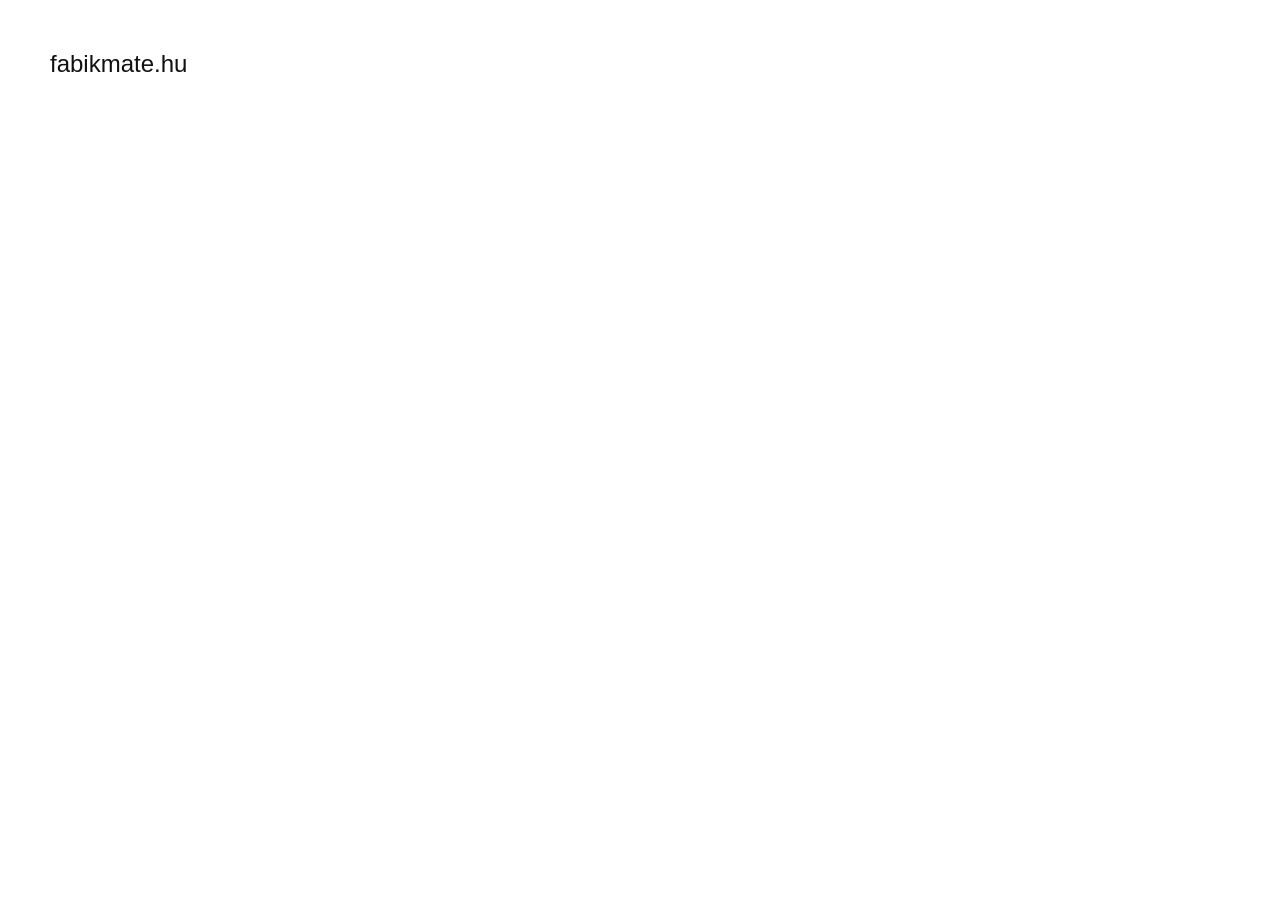
==== commit 3973d731: "Position homepage label 50px from top and left" ====
--- a/public/index.html
+++ b/public/index.html
@@ -1,2 +1,2 @@
 <!doctype html>
-<html lang="hu"><head><meta charset="utf-8"><meta name="viewport" content="width=device-width, initial-scale=1"><meta name="robots" content="noindex,nofollow"><title>fabikmate.hu</title><style>html,body{margin:0;min-height:100%;background:#fff;color:#111}body{min-height:100svh;display:grid;place-items:center;font:400 24px Arial,sans-serif}</style></head><body>fabikmate.hu</body></html>
+<html lang="hu"><head><meta charset="utf-8"><meta name="viewport" content="width=device-width, initial-scale=1"><meta name="robots" content="noindex,nofollow"><title>fabikmate.hu</title><style>html,body{margin:0;min-height:100%;background:#fff;color:#111}body{box-sizing:border-box;min-height:100svh;padding:50px 0 0 50px;font:400 24px Arial,sans-serif}</style></head><body>fabikmate.hu</body></html>
